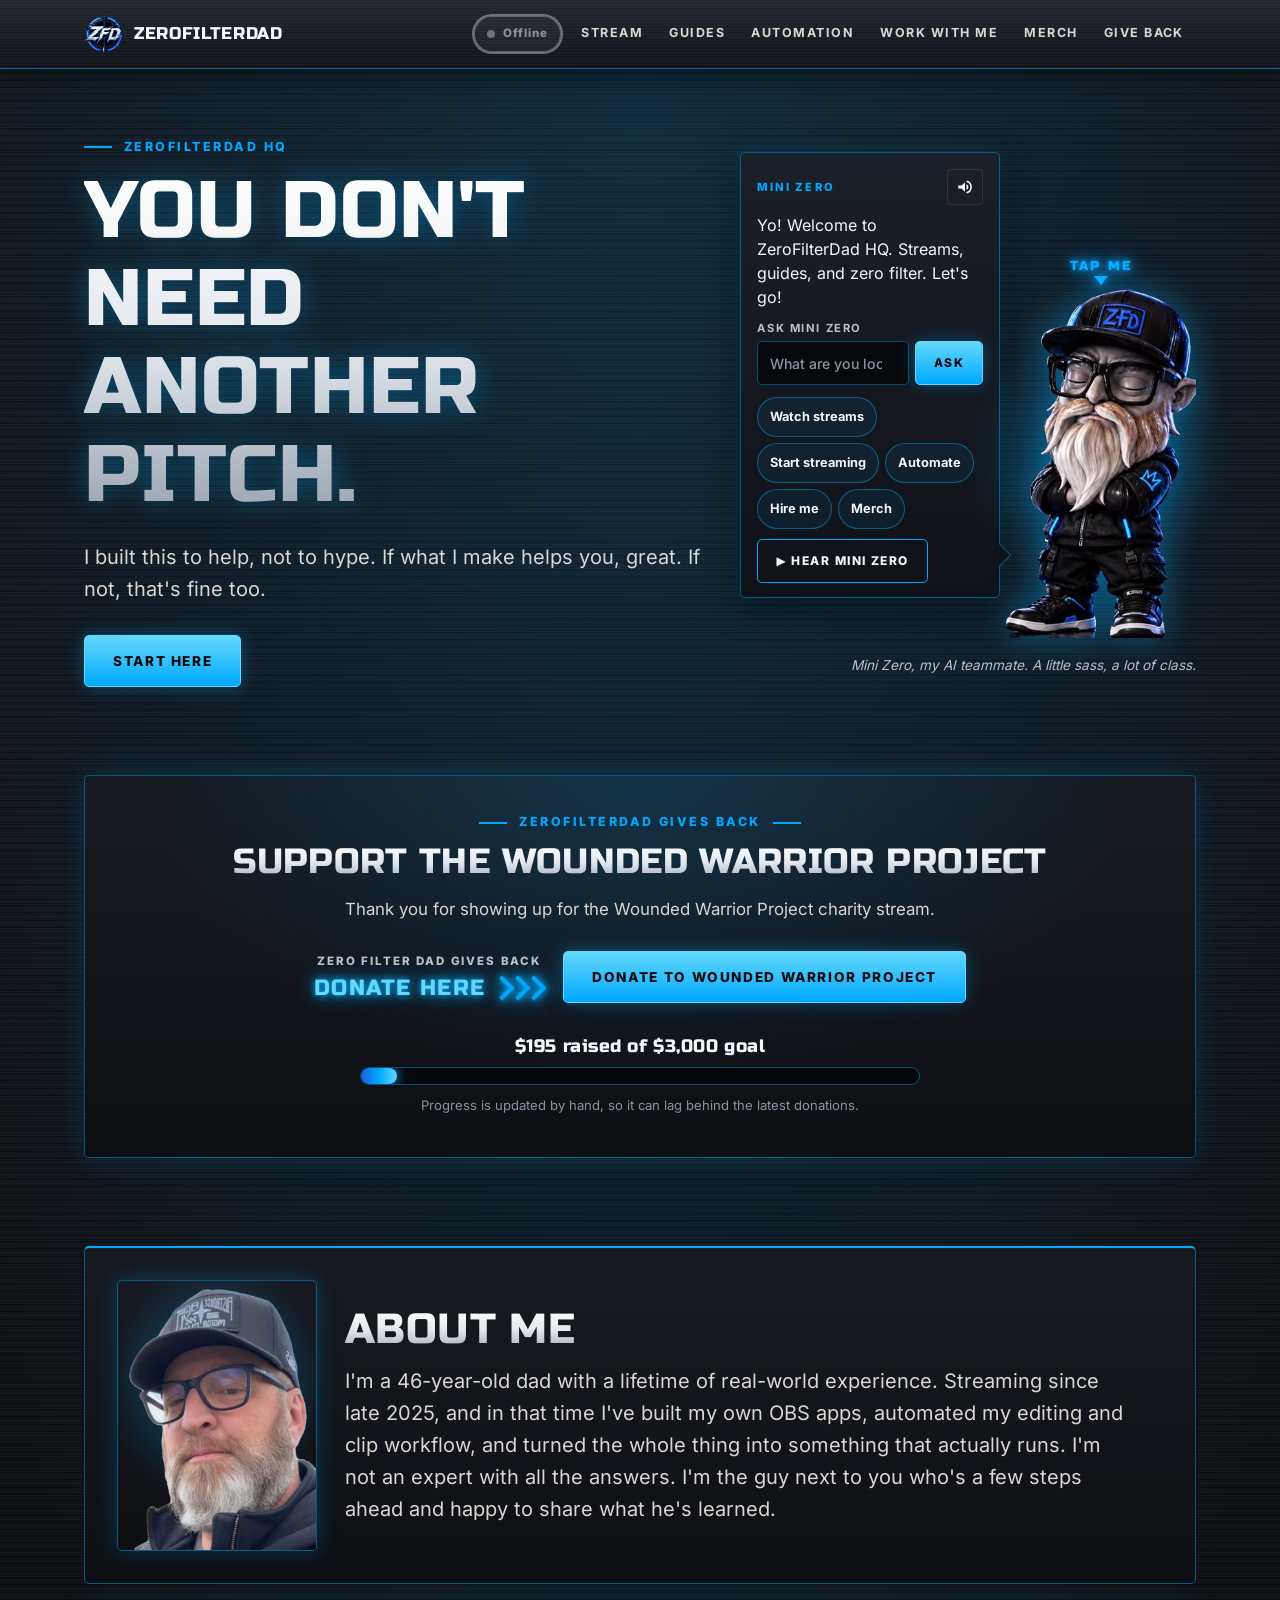
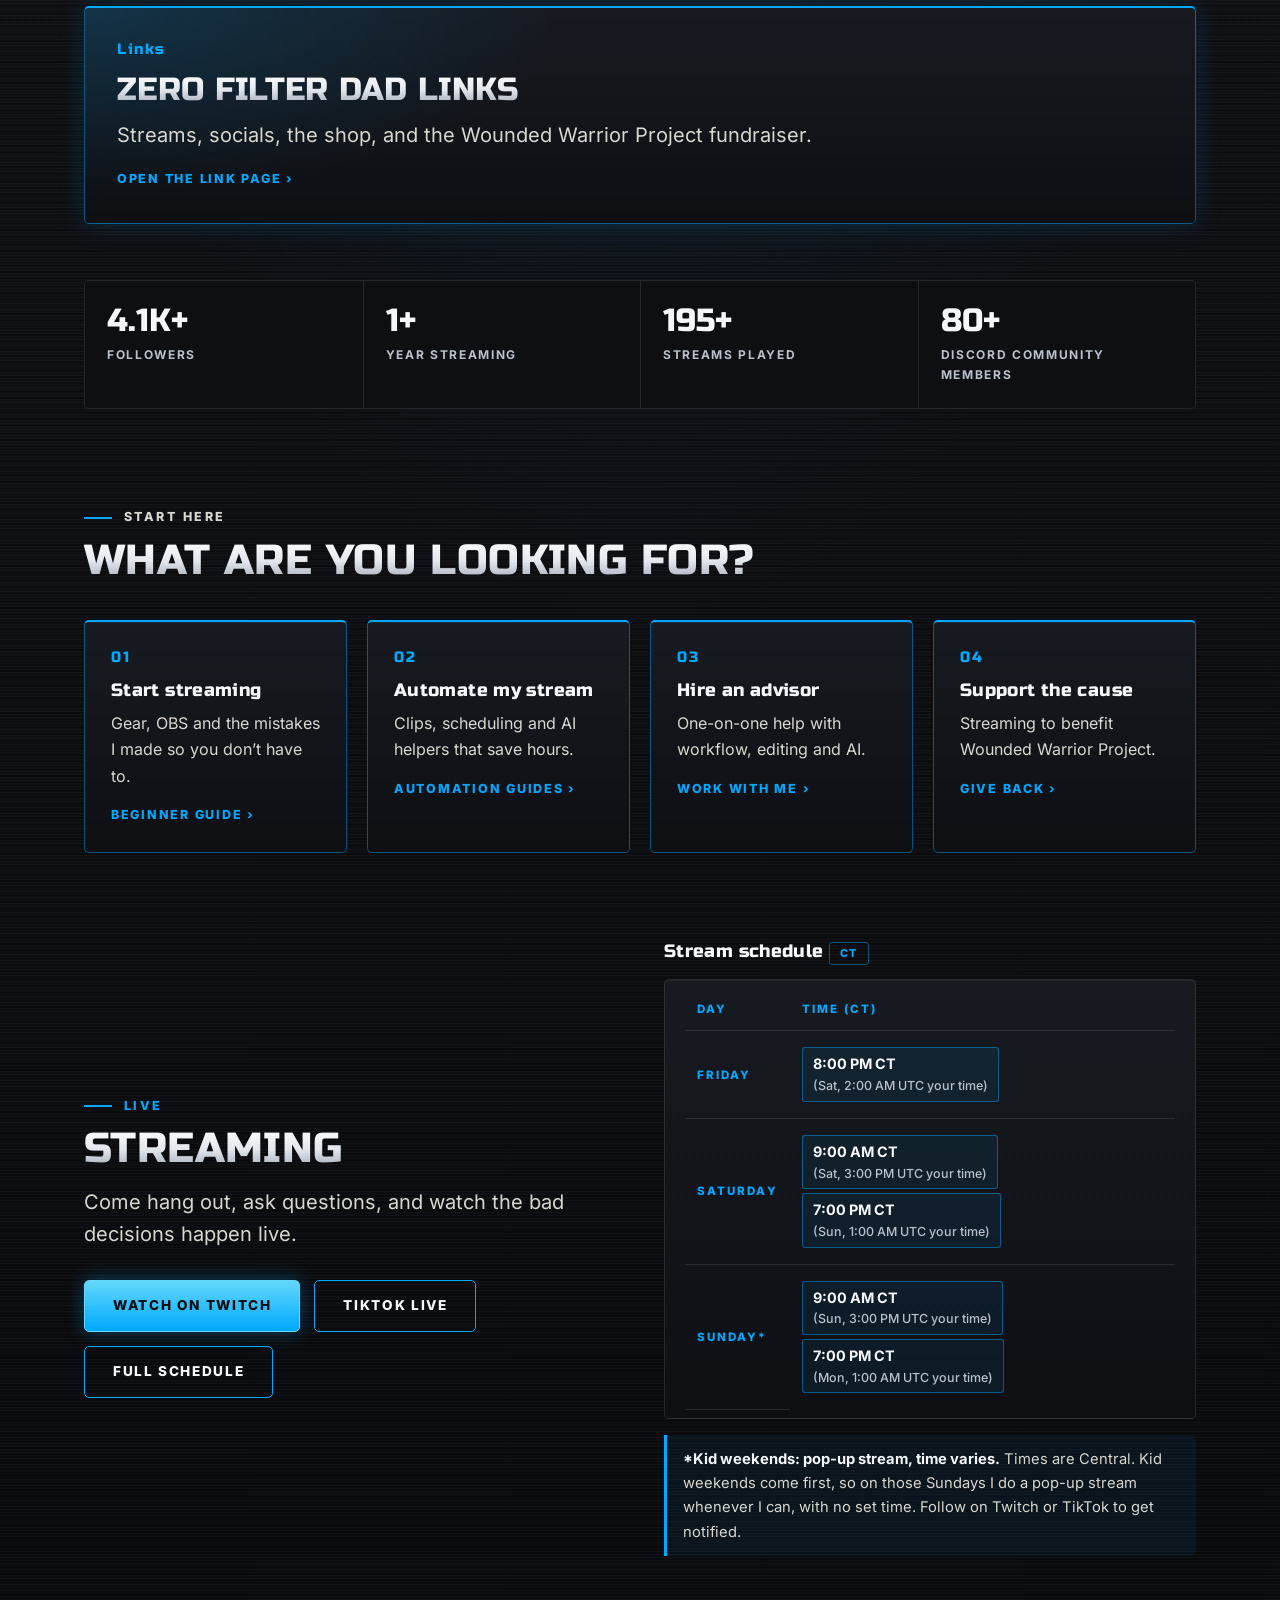
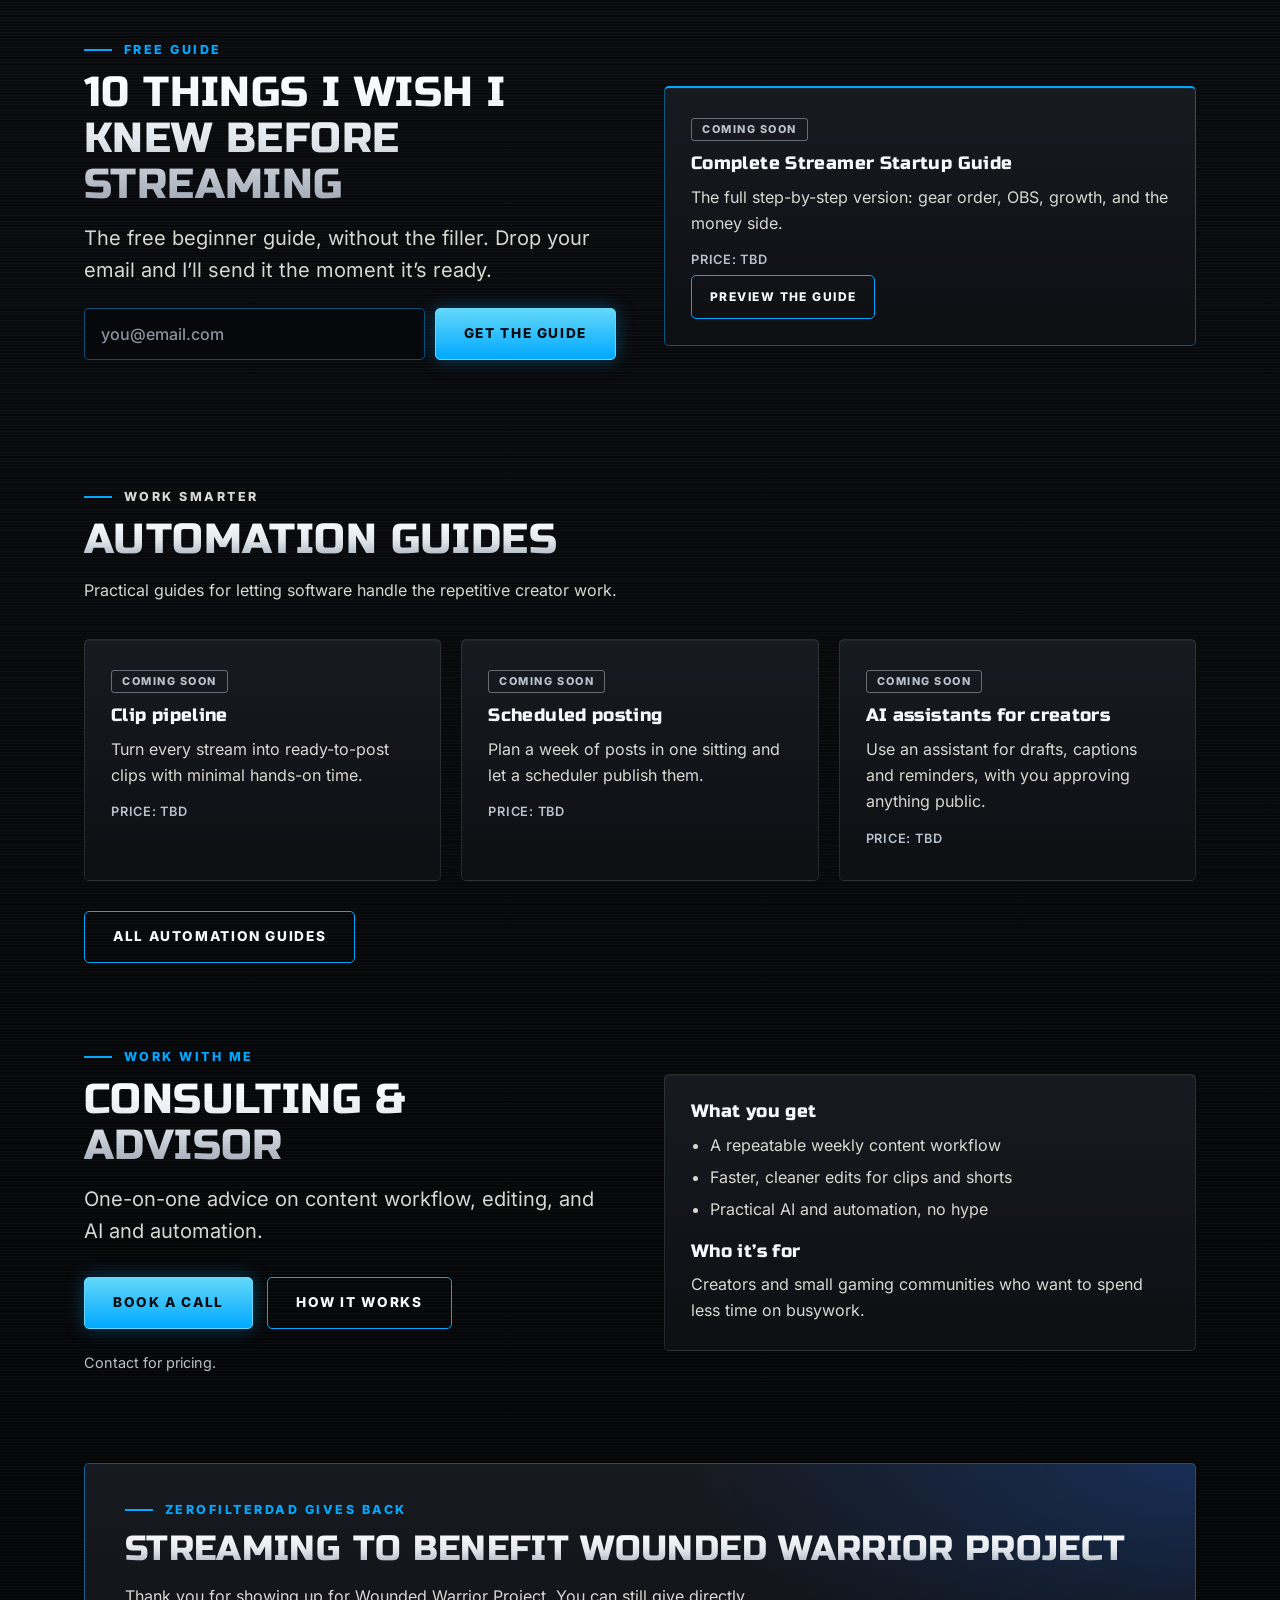
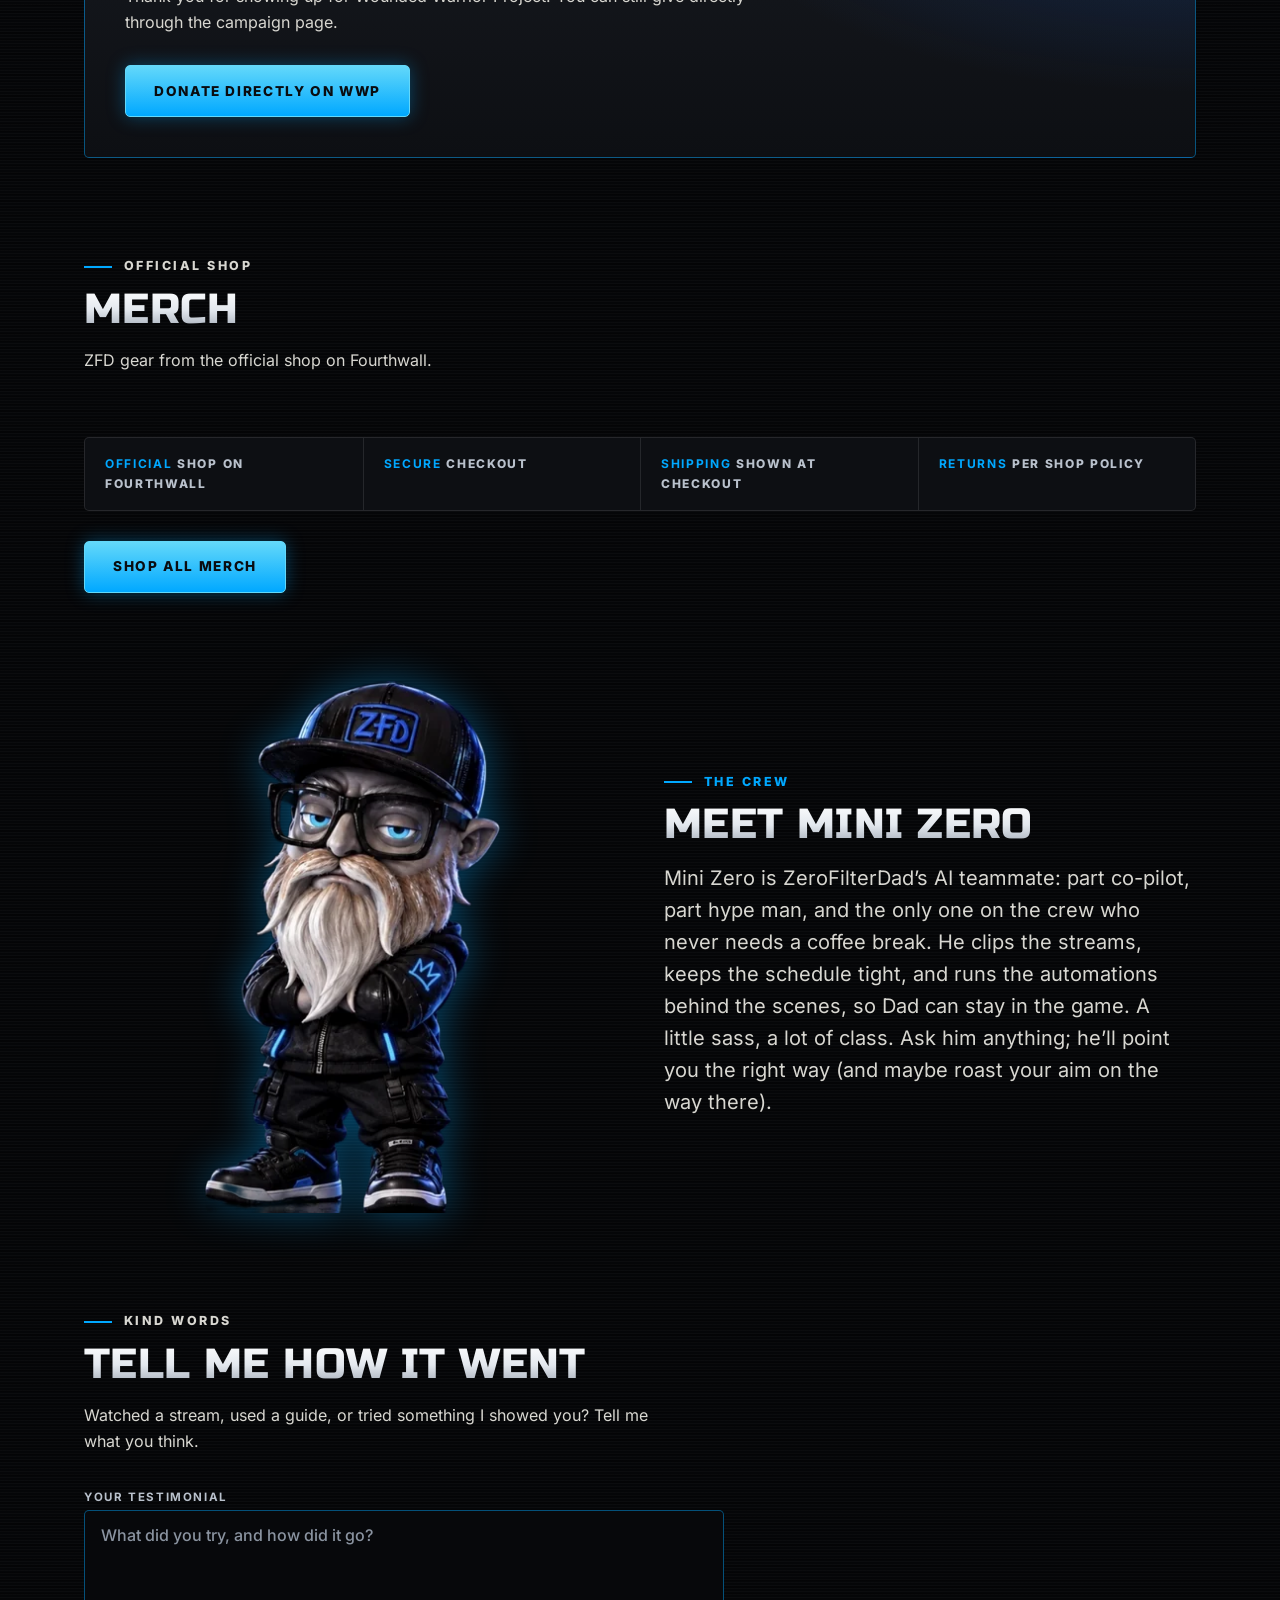
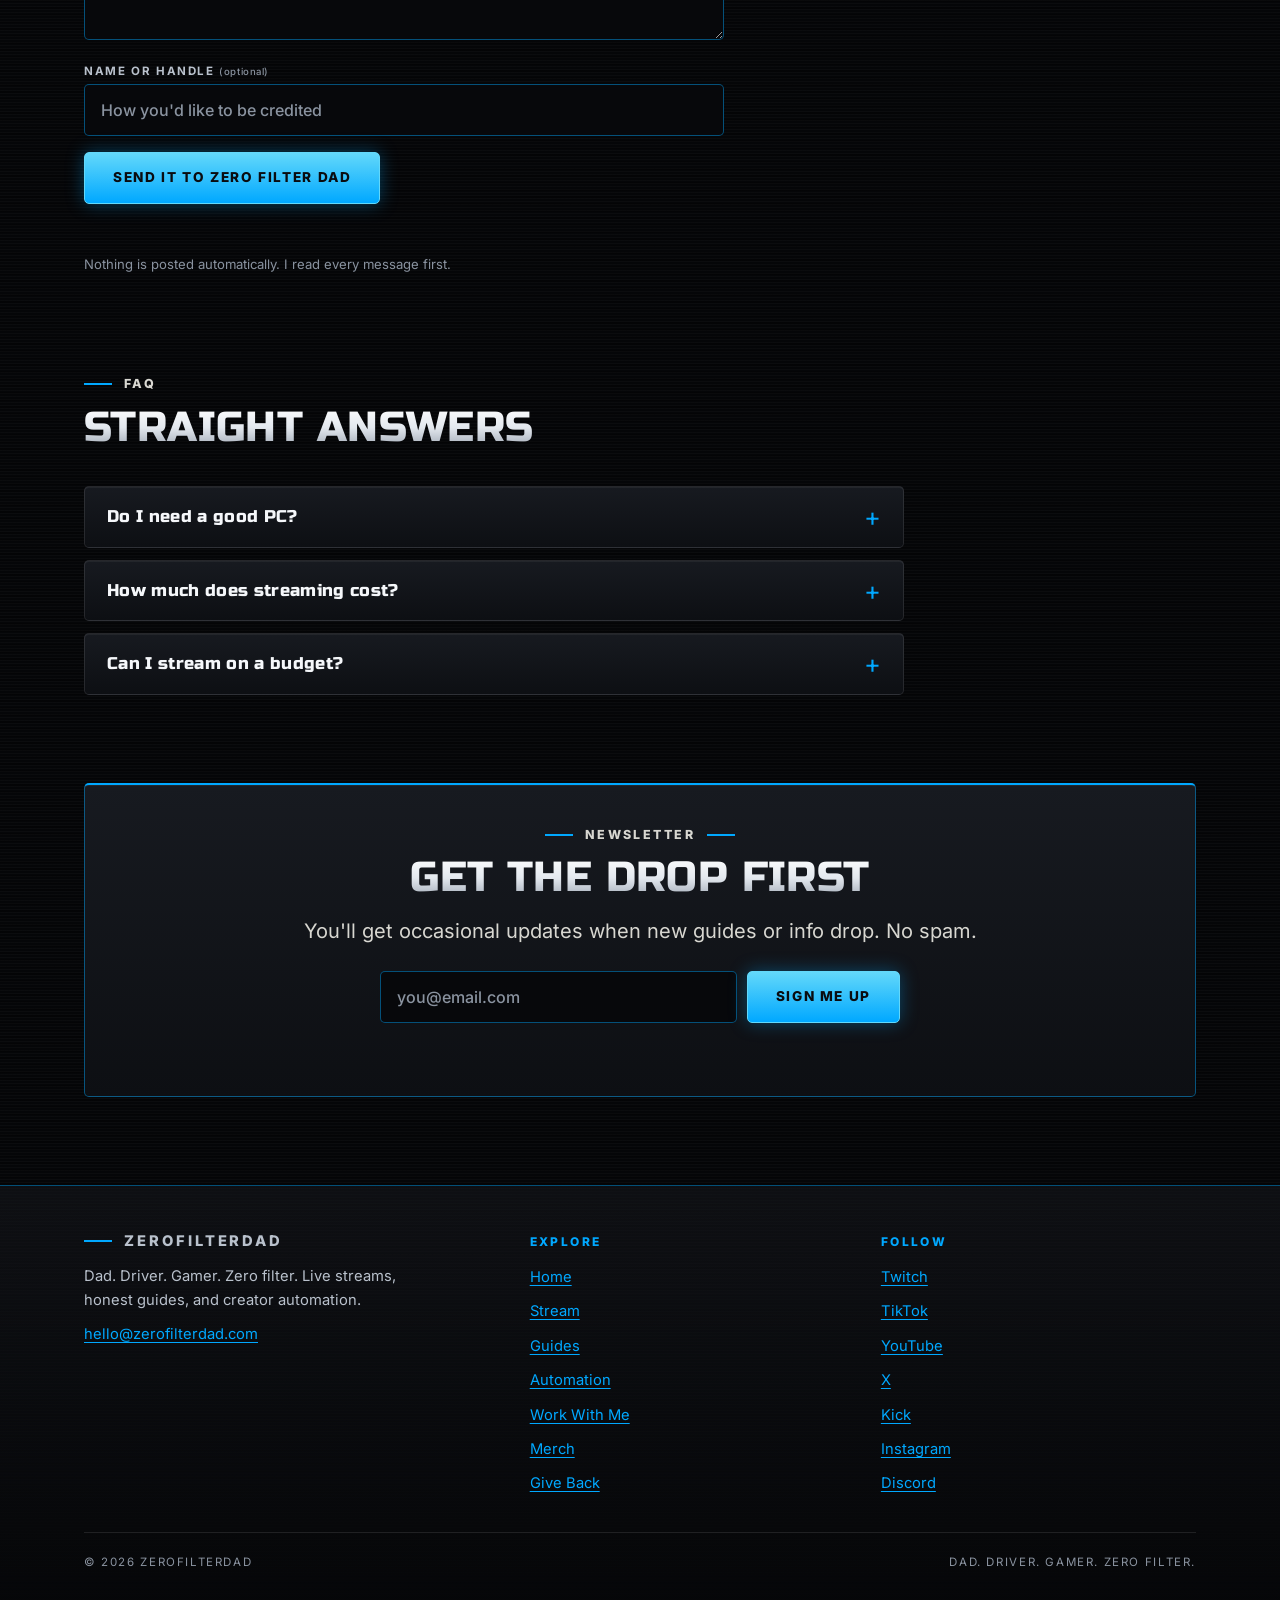
==== index.html @ 78890e8a "Turn Guides and Automation into a product catalog - guides.html: new Guides catalog (free Beginner g" ====
<!doctype html>
<html lang="en" class="no-js">
<head>
<meta charset="utf-8">
<meta name="viewport" content="width=device-width, initial-scale=1, viewport-fit=cover">
<title>ZeroFilterDad | You don't need another pitch.</title>
<meta name="description" content="I built this to help, not to hype. If what I make helps you, great. If not, that's fine too. Live gaming, streaming guides, automation help and merch from ZeroFilterDad.">
<meta name="theme-color" content="#050608">
<!-- TODO: once the domain is attached, confirm this canonical URL (https://zerofilterdad.com/ vs www). -->
<link rel="canonical" href="https://zerofilterdad.com/">
<link rel="icon" type="image/png" href="assets/img/favicon.png">
<link rel="apple-touch-icon" href="assets/img/apple-touch-icon.png">
<meta property="og:type" content="website">
<meta property="og:site_name" content="ZeroFilterDad">
<meta property="og:title" content="ZeroFilterDad | You don't need another pitch.">
<meta property="og:description" content="I built this to help, not to hype. If what I make helps you, great. If not, that's fine too. Live gaming, streaming guides, automation help and merch from ZeroFilterDad.">
<meta property="og:image" content="https://zerofilterdad.com/assets/img/og-image.jpg">
<meta name="twitter:card" content="summary_large_image">
<meta name="twitter:site" content="@Zerofilterdad">
<link rel="preload" href="assets/fonts/RussoOne-400.woff2" as="font" type="font/woff2" crossorigin>
<link rel="preload" href="assets/fonts/Inter-var-latin.woff2" as="font" type="font/woff2" crossorigin>
<link rel="stylesheet" href="assets/css/style.css?v=4">
<link rel="stylesheet" href="assets/css/home-extras.css?v=2">
<link rel="stylesheet" href="assets/css/merch-grid.css?v=1">
<link rel="stylesheet" href="assets/css/donate.css?v=1">
<script>document.documentElement.className = document.documentElement.className.replace('no-js','js');</script>
<script src="assets/js/main.js" defer></script>
<script src="assets/js/booking.js?v=1" defer></script>
<script src="assets/js/live-status.js" defer></script>
<script src="assets/js/greeter.js?v=4" defer></script>
<script src="assets/js/home-extras.js?v=1" defer></script>
<script src="assets/js/merch-grid.js?v=1" defer></script>
<script src="assets/js/donate.js?v=2" defer></script>
</head>
<body>
<a class="skip-link" href="#main">Skip to content</a>
<header class="site-header">
  <div class="wrap nav-row">
    <a class="brand" href="index.html" aria-label="ZeroFilterDad home">
      <img src="assets/img/logo.png" width="40" height="40" alt="">
      <span>ZeroFilterDad</span>
    </a>
    <div class="nav-wrap">
      <a class="live-badge is-offline" href="https://www.twitch.tv/zerofilterdad" target="_blank" rel="noopener noreferrer"><i aria-hidden="true"></i><span class="lb-label">Offline</span><span class="sr-only"> (opens in a new tab)</span></a>
      <button class="nav-toggle" type="button" aria-expanded="false" aria-controls="nav-list">Menu</button>
      <nav aria-label="Main"><ul class="nav-list" id="nav-list"><li><a href="streaming.html">Stream</a></li><li><a href="guides.html">Guides</a></li><li><a href="automation-guides.html">Automation</a></li><li><a href="consulting.html">Work With Me</a></li><li><a href="merch.html">Merch</a></li><li><a href="index.html#give-back">Give Back</a></li></ul></nav>
    </div>
  </div>
</header>
<a class="donate-pill" id="donate-pill" href="#donate" data-event>Donate</a>
<main id="main">
<div class="hero">
  <div class="wrap split">
    <div>
      <p class="eyebrow">ZeroFilterDad HQ</p>
      <h1 class="chrome">You don't need another pitch.</h1>
      <p class="lead">I built this to help, not to hype. If what I make helps you, great. If not, that's fine too.</p>
      <div class="cta-row">
        <a class="cta primary" href="beginner-guide.html">Start Here</a>
      </div>
    </div>
    <div class="hero-art-wrap">
<div class="greeter" id="greeter" data-audio="1">
  <!-- TODO COPY: welcome line + answers are placeholder copy in Mini Zero's voice. Edit in index.html (welcome) and assets/js/greeter.js (answers). -->
  <div class="mz-bubble" id="mz-bubble" role="region" aria-label="Mini Zero, your site guide">
    <div class="mz-bar">
      <span class="mz-name">Mini Zero</span>
      <button class="mz-ico" id="mz-mute" type="button" aria-pressed="false" aria-label="Mute Mini Zero" hidden>
        <svg class="on" viewBox="0 0 24 24" aria-hidden="true"><path d="M3 10v4h4l5 4V6L7 10H3zm13.5 2A4.5 4.5 0 0 0 14 8v8a4.5 4.5 0 0 0 2.5-4zM14 3.2v2.1a7 7 0 0 1 0 13.4v2.1a9 9 0 0 0 0-17.6z"/></svg>
        <svg class="off" viewBox="0 0 24 24" aria-hidden="true" hidden><path d="M3 10v4h4l5 4V6L7 10H3zm13.6 2 2.4-2.4-1.4-1.4-2.4 2.4-2.4-2.4-1.4 1.4 2.4 2.4-2.4 2.4 1.4 1.4 2.4-2.4 2.4 2.4 1.4-1.4z"/></svg>
      </button>
    </div>
    <p class="mz-text" id="mz-text" aria-hidden="true">Yo! Welcome to ZeroFilterDad HQ. Streams, guides, and zero filter. Let&rsquo;s go!</p>
    <p class="sr-only" id="mz-live" aria-live="polite">Yo! Welcome to ZeroFilterDad HQ. Streams, guides, and zero filter. Let&rsquo;s go!</p>
    <a class="mz-link" id="mz-link" href="#" hidden></a>
    <form class="mz-ask" id="mz-form" role="search" autocomplete="off">
      <label for="mz-q">Ask Mini Zero</label>
      <div class="row"><input id="mz-q" name="q" type="search" placeholder="What are you looking for?" enterkeyhint="search"><button class="cta primary small" type="submit">Ask</button></div>
    </form>
    <div class="mz-quick" id="mz-quick">
      <a class="mz-chip" data-dest="streaming" href="#streaming">Watch streams</a>
      <a class="mz-chip" data-dest="beginner" href="#guide">Start streaming</a>
      <a class="mz-chip" data-dest="automation" href="#automation">Automate</a>
      <a class="mz-chip" data-dest="consulting" href="#consulting">Hire me</a>
      <a class="mz-chip" data-dest="merch" href="#merch">Merch</a>
    </div>
    <button class="cta small mz-hear" id="mz-hear" type="button" hidden>&#9654; Hear Mini Zero</button>
  </div>
  <div class="mz-stage">
    <p class="mz-tap" aria-hidden="true"><span class="mz-tap-word">TAP ME</span><span class="mz-tap-arrow"></span></p>
    <span class="mz-hint" id="mz-hint" hidden>Ask me</span>
    <button class="mz-char" id="mz-char" type="button" aria-expanded="true" aria-controls="mz-bubble" aria-label="Ask Mini Zero">
      <img src="assets/img/mini-zero.webp" width="505" height="898" alt="Mini Zero, the ZeroFilterDad mascot: a bearded gnome in a black ZFD cap and glasses, arms crossed" decoding="async" fetchpriority="high">
      <video class="mz-vid" id="mz-vid" width="294" height="540" poster="assets/img/mini-zero.webp" autoplay muted loop playsinline preload="none" disablepictureinpicture tabindex="-1" aria-hidden="true" hidden></video>
    </button>
  </div>
  <p class="mz-cap">Mini Zero, my AI teammate. A little sass, a lot of class.</p>
</div>
</div>
  </div>
</div>

<!-- DONATE SECTION. The $3,000 goal was set by Brook. "raised" is hand-entered, not a live tracker.
     Update it in the DONATE config at the top of assets/js/donate.js. Do not enter a number that has not been confirmed.
     Confirmed 2026-10-31: $195 raised, from the public campaign page
     https://communityfundraising.woundedwarriorproject.org/campaigns/zerofilterdad-gives-back
     (participant 28934, sumDonations). -->
<section id="donate" class="donate" aria-labelledby="donate-h">
  <div class="wrap">
    <div class="donate-card">
      <p class="eyebrow">ZeroFilterDad Gives Back</p>
      <h2 id="donate-h" class="chrome">Support the Wounded Warrior Project</h2>
      <p class="donate-when" data-event-over hidden>Thank you for showing up for the Wounded Warrior Project charity stream.</p>
      <div class="donate-cta">
        <div class="donate-pointer">
          <p class="donate-gives">Zero Filter Dad Gives Back</p>
          <div class="donate-arrows" aria-hidden="true">
            <span class="donate-label">Donate Here</span>
            <span class="donate-chevs"><i></i><i></i><i></i></span>
          </div>
        </div>
        <a class="cta primary donate-btn" href="https://communityfundraising.woundedwarriorproject.org/campaigns/zerofilterdad-gives-back" target="_blank" rel="noopener">Donate to Wounded Warrior Project<span class="sr-only"> (opens in a new tab)</span></a>
      </div>
      <div class="donate-progress" data-donate-progress>
        <p class="donate-stat" data-donate-text>$195 raised of $3,000 goal</p>
        <div class="donate-bar" role="progressbar" aria-label="Donation progress" aria-valuemin="0" aria-valuemax="100" aria-valuenow="7" aria-valuetext="$195 raised of $3,000 goal"><span class="donate-fill"></span></div>
        <p class="donate-note">Progress is updated by hand, so it can lag behind the latest donations.</p>
      </div>
    </div>
  </div>
</section>

<section id="about" aria-labelledby="about-h">
  <div class="wrap">
    <div class="card accent about-card">
      <picture><source srcset="assets/img/brook-headshot.webp" type="image/webp"><img class="about-avatar" src="assets/img/brook-headshot.png" width="604" height="819" loading="lazy" decoding="async" alt="Zero Filter Dad"></picture>
      <div>
        <h2 id="about-h" class="chrome">About me</h2>
        <p class="lead">I'm a 46-year-old dad with a lifetime of real-world experience. Streaming since late 2025, and in that time I've built my own OBS apps, automated my editing and clip workflow, and turned the whole thing into something that actually runs. I'm not an expert with all the answers. I'm the guy next to you who's a few steps ahead and happy to share what he's learned.</p>
      </div>
    </div>
  </div>
</section>

<section class="hub-follow" aria-labelledby="hub-h">
  <div class="wrap">
    <a class="card accent hub-card" href="https://zerofilterdad.vercel.app" target="_blank" rel="noopener noreferrer">
      <span class="num">Links</span>
      <h2 id="hub-h" class="chrome">Zero Filter Dad links</h2>
      <p class="lead">Streams, socials, the shop, and the Wounded Warrior Project fundraiser.</p>
      <span class="more">Open the link page<span class="sr-only"> (opens in a new tab)</span> &rsaquo;</span>
    </a>
  </div>
</section>

<section class="proof" aria-label="Channel highlights">
  <div class="wrap">
    <div class="strip">
      <div class="stat"><div class="n">4.1K+</div><div class="l">Followers</div></div>
      <div class="stat"><div class="n">1+</div><div class="l">Year streaming</div></div>
      <div class="stat"><div class="n">195+</div><div class="l">Streams played</div></div>
      <div class="stat"><div class="n">80+</div><div class="l">Discord community members</div></div>
    </div>
  </div>
</section>

<section aria-labelledby="intent-h">
  <div class="wrap">
    <div class="section-head"><p class="eyebrow">Start here</p><h2 id="intent-h" class="chrome">What are you looking for?</h2></div>
    <div class="grid c4">
      <a class="card accent" href="beginner-guide.html"><span class="num">01</span><h3>Start streaming</h3><p>Gear, OBS and the mistakes I made so you don&rsquo;t have to.</p><span class="more">Beginner guide &rsaquo;</span></a>
      <a class="card accent" href="automation-guides.html"><span class="num">02</span><h3>Automate my stream</h3><p>Clips, scheduling and AI helpers that save hours.</p><span class="more">Automation guides &rsaquo;</span></a>
      <a class="card accent" href="consulting.html"><span class="num">03</span><h3>Hire an advisor</h3><p>One-on-one help with workflow, editing and AI.</p><span class="more">Work with me &rsaquo;</span></a>
      <a class="card accent" href="#give-back"><span class="num">04</span><h3>Support the cause</h3><p>Streaming to benefit Wounded Warrior Project.</p><span class="more">Give back &rsaquo;</span></a>
    </div>
  </div>
</section>

<section id="streaming" aria-labelledby="stream-h">
  <div class="wrap split even">
    <div>
      <p class="eyebrow">Live</p>
      <h2 id="stream-h" class="chrome">Streaming</h2>
      <p class="lead" style="margin-top:14px">Come hang out, ask questions, and watch the bad decisions happen live.</p>
      <div class="cta-row">
        <a class="cta primary" href="https://www.twitch.tv/zerofilterdad" target="_blank" rel="noopener noreferrer">Watch on Twitch<span class="sr-only"> (opens in a new tab)</span></a>
        <a class="cta" href="https://www.tiktok.com/@zerofilterdad" target="_blank" rel="noopener noreferrer">TikTok LIVE<span class="sr-only"> (opens in a new tab)</span></a>
        <a class="cta" href="streaming.html">Full schedule</a>
      </div>
      <!-- TODO: latest clips/VODs row goes here (YouTube/Twitch embeds) once there are clips to show. -->
    </div>
    <div id="schedule">
      <h3 style="margin-bottom:14px">Stream schedule <span class="pill">CT</span></h3>
      <div class="card table-wrap"><table class="sched">
<thead><tr><th scope="col">Day</th><th scope="col">Time (CT)</th></tr></thead><tbody><tr><th scope="row" class="when">Friday</th><td><span class="slot-time" data-dow="5" data-hour="20">8:00 PM CT</span></td></tr>
<tr><th scope="row" class="when">Saturday</th><td><span class="slot-time" data-dow="6" data-hour="9">9:00 AM CT</span><span class="slot-time" data-dow="6" data-hour="19">7:00 PM CT</span></td></tr>
<tr><th scope="row" class="when">Sunday*</th><td><span class="slot-time" data-dow="0" data-hour="9">9:00 AM CT</span><span class="slot-time" data-dow="0" data-hour="19">7:00 PM CT</span></td></tr></tbody></table></div>
<p class="callout"><strong>*Kid weekends: pop-up stream, time varies.</strong> Times are Central. Kid weekends come first, so on those Sundays I do a pop-up stream whenever I can, with no set time. Follow on Twitch or TikTok to get notified.</p>
    </div>
  </div>
</section>

<section id="guide" aria-labelledby="guide-h">
  <div class="wrap split even">
    <div>
      <p class="eyebrow">Free guide</p>
      <h2 id="guide-h" class="chrome">10 things I wish I knew before streaming</h2>
      <p class="lead" style="margin-top:14px">The free beginner guide, without the filler. Drop your email and I&rsquo;ll send it the moment it&rsquo;s ready.</p>
      <form class="signup" novalidate>
        <label class="sr-only" for="guide-email">Email address</label>
        <input id="guide-email" type="email" name="email" placeholder="you@email.com" autocomplete="email" required>
        <button class="cta primary" type="submit">Get the guide</button>
      </form>
      <p class="signup-note" aria-live="polite"></p>
    </div>
    <div class="card accent">
      <span class="pill soon">Coming soon</span>
      <h3 style="margin-top:12px">Complete Streamer Startup Guide</h3>
      <p>The full step-by-step version: gear order, OBS, growth, and the money side.</p>
      <p class="price"><small>Price: TBD</small></p>
      <a class="cta small" href="startup-guide.html">Preview the guide</a>
      <!-- TODO: price + cover art for the paid guide. Use one cover template across all guides. -->
    </div>
  </div>
</section>

<section id="automation" aria-labelledby="auto-h">
  <div class="wrap">
    <div class="section-head"><p class="eyebrow">Work smarter</p><h2 id="auto-h" class="chrome">Automation guides</h2><p>Practical guides for letting software handle the repetitive creator work.</p></div>
    <div class="grid c3">
      <article class="card"><span class="pill soon">Coming soon</span><h3 style="margin-top:12px">Clip pipeline</h3><p>Turn every stream into ready-to-post clips with minimal hands-on time.</p><p class="price"><small>Price: TBD</small></p></article>
      <article class="card"><span class="pill soon">Coming soon</span><h3 style="margin-top:12px">Scheduled posting</h3><p>Plan a week of posts in one sitting and let a scheduler publish them.</p><p class="price"><small>Price: TBD</small></p></article>
      <article class="card"><span class="pill soon">Coming soon</span><h3 style="margin-top:12px">AI assistants for creators</h3><p>Use an assistant for drafts, captions and reminders, with you approving anything public.</p><p class="price"><small>Price: TBD</small></p></article>
    </div>
    <div class="cta-row"><a class="cta" href="automation-guides.html">All automation guides</a></div>
  </div>
</section>

<section id="consulting" aria-labelledby="cons-h">
  <div class="wrap split even">
    <div>
      <p class="eyebrow">Work with me</p>
      <h2 id="cons-h" class="chrome">Consulting &amp; advisor</h2>
      <p class="lead" style="margin-top:14px">One-on-one advice on content workflow, editing, and AI and automation.</p>
      <div class="cta-row">
        <a class="cta primary" href="https://cal.com/zerofilterdad/intro-call" data-book-link="zerofilterdad/intro-call" target="_blank" rel="noopener noreferrer">Book a call<span class="sr-only"> (opens in a new tab)</span></a>
        <a class="cta" href="consulting.html">How it works</a>
      </div>
      <p class="hero-sub">Contact for pricing.</p>
    </div>
    <div class="card">
      <h3>What you get</h3>
      <ul><li>A repeatable weekly content workflow</li><li>Faster, cleaner edits for clips and shorts</li><li>Practical AI and automation, no hype</li></ul>
      <h3 style="margin-top:18px">Who it&rsquo;s for</h3>
      <p>Creators and small gaming communities who want to spend less time on busywork.</p>
    </div>
  </div>
</section>

<section id="give-back" aria-labelledby="h-wwp">
  <div class="wrap">
    <div class="wwp">
      <p class="eyebrow">ZeroFilterDad Gives Back</p>
      <h2 id="h-wwp" class="chrome">Streaming to benefit Wounded Warrior Project</h2>
      <p style="margin-top:14px;max-width:62ch">Thank you for showing up for Wounded Warrior Project. You can still give directly through the campaign page.</p>
      <!-- TODO: WWP copy rules (Brook's notes): say "benefiting Wounded Warrior Project"; never show a dollar amount, percentage or share of sales; no merch tie-in; no WWP logo until WWP approves. -->
      <div class="cta-row">
        <a class="cta primary" href="https://communityfundraising.woundedwarriorproject.org/campaigns/zerofilterdad-gives-back" target="_blank" rel="noopener noreferrer">Donate directly on WWP<span class="sr-only"> (opens in a new tab)</span></a>
      </div>
    </div>
  </div>
</section>

<section id="merch" aria-labelledby="merch-h">
  <div class="wrap">
    <div class="section-head"><p class="eyebrow">Official shop</p><h2 id="merch-h" class="chrome">Merch</h2><p>ZFD gear from the official shop on Fourthwall.</p></div>
    <div class="grid c4 fw-grid" data-live-products>
      <!-- Live products load here from /api/products (Cloudflare Pages Function), same grid as merch.html. -->
    </div>
    <div class="trust" role="list">
      <div role="listitem"><b>Official</b> shop on Fourthwall</div>
      <div role="listitem"><b>Secure</b> checkout</div>
      <div role="listitem"><b>Shipping</b> shown at checkout</div>
      <div role="listitem"><b>Returns</b> per shop policy</div>
    </div>
    <div class="cta-row"><a class="cta primary" href="https://zerofilterdad-shop.fourthwall.com/" target="_blank" rel="noopener noreferrer">Shop all merch<span class="sr-only"> (opens in a new tab)</span></a></div>
  </div>
</section>

<section id="meet-mini-zero" aria-labelledby="mz-about-h">
  <div class="wrap split even">
    <div class="mz-about">
      <img src="assets/img/mini-zero-sm.webp" width="303" height="539" loading="lazy" decoding="async" alt="Mini Zero, the ZeroFilterDad mascot, arms crossed">
    </div>
    <div>
      <p class="eyebrow">The crew</p>
      <h2 id="mz-about-h" class="chrome">Meet Mini Zero</h2>
      <p class="lead" style="margin-top:14px">Mini Zero is ZeroFilterDad&rsquo;s AI teammate: part co-pilot, part hype man, and the only one on the crew who never needs a coffee break. He clips the streams, keeps the schedule tight, and runs the automations behind the scenes, so Dad can stay in the game. A little sass, a lot of class. Ask him anything; he&rsquo;ll point you the right way (and maybe roast your aim on the way there).</p>
    </div>
  </div>
</section>

<!-- TODO: Brook reads each testimonial that arrives by email (submitted through Web3Forms, see assets/js/home-extras.js) and decides what, if anything, goes on the site. Nothing is published automatically. -->
<section id="testimonials" aria-labelledby="testi-h">
  <div class="wrap">
    <div class="section-head"><p class="eyebrow">Kind words</p><h2 id="testi-h" class="chrome">Tell me how it went</h2>
      <p>Watched a stream, used a guide, or tried something I showed you? Tell me what you think.</p></div>
    <form class="tform" id="tform" action="https://api.web3forms.com/submit" method="POST" novalidate>
      <input type="hidden" name="access_key" value="4f9bd70c-cb6e-4bd5-8c30-7e0d110070cb">
      <input type="hidden" name="subject" value="New ZeroFilterDad testimonial">
      <input type="hidden" name="from_name" value="ZeroFilterDad.com">
      <div class="tfields" style="display:grid;gap:16px">
        <div><label for="t-msg">Your testimonial</label>
          <textarea id="t-msg" name="message" maxlength="1000" required placeholder="What did you try, and how did it go?"></textarea></div>
        <div><label for="t-name">Name or handle <small>(optional)</small></label>
          <input id="t-name" name="name" type="text" maxlength="80" autocomplete="nickname" placeholder="How you'd like to be credited"></div>
        <div class="hp" aria-hidden="true"><label>Leave this empty<input type="text" name="website" tabindex="-1" autocomplete="off"></label></div>
        <input type="checkbox" name="botcheck" class="hp" tabindex="-1" autocomplete="off" style="display:none" aria-hidden="true">
        <div class="tactions"><button class="cta primary" type="submit">Send it to Zero Filter Dad</button></div>
      </div>
      <p class="tnote" id="t-note" aria-live="polite"></p>
    </form>
    <p class="tfine" style="margin-top:14px">Nothing is posted automatically. I read every message first.</p>
    <p class="tfine t-nojs">Prefer email? Write to hello [at] zerofilterdad [dot] com.</p>
  </div>
</section>

<section id="faq" aria-labelledby="faq-h">
  <div class="wrap">
    <div class="section-head"><p class="eyebrow">FAQ</p><h2 id="faq-h" class="chrome">Straight answers</h2></div>
    <div class="faq">
      <details class="card">
        <summary>Do I need a good PC?</summary>
        <div class="ans"><p>No. You can start with a phone, a console (PS5 or Xbox) or a laptop. A phone works for TikTok LIVE, which needs you to be 18+ and have 1,000 followers. A gaming PC can come later, if you ever need one.</p>
        <p>Your internet matters more than your hardware. The minimum is 25 down and 5 up. The <a href="beginner-guide.html">beginner guide</a> covers the rest.</p></div>
      </details>
      <details class="card">
        <summary>How much does streaming cost?</summary>
        <div class="ans"><p>You can start close to free. OBS, the streaming software, costs nothing, and the platforms are free to join. What you&rsquo;ll eventually pay for is gear: a headset, a webcam and decent internet.</p>
        <p>Don&rsquo;t buy it all up front. Add one piece at a time, in the right order. That order is in the <a href="beginner-guide.html">beginner guide</a>.</p></div>
      </details>
      <details class="card">
        <summary>Can I stream on a budget?</summary>
        <div class="ans"><p>Yes, and that&rsquo;s how I&rsquo;d start. Use the phone, console or laptop you already have, and use OBS because it&rsquo;s free. Get your internet to 25 down and 5 up before you spend anything else.</p>
        <p>If you do buy something, start with audio. People forgive a rough picture, but not bad sound. More in the <a href="beginner-guide.html">beginner guide</a>.</p></div>
      </details>
    </div>
  </div>
</section>

<section id="newsletter" aria-labelledby="news-h">
  <div class="wrap">
    <div class="card accent center" style="padding:44px 24px">
      <p class="eyebrow">Newsletter</p>
      <h2 id="news-h" class="chrome">Get the drop first</h2>
      <p class="lead" style="margin:14px auto 0">You'll get occasional updates when new guides or info drop. No spam.</p>
      <form class="signup" style="max-width:520px;margin:24px auto 0" novalidate>
        <label class="sr-only" for="news-email">Email address</label>
        <input id="news-email" type="email" name="email" placeholder="you@email.com" autocomplete="email" required>
        <button class="cta primary" type="submit">Sign me up</button>
      </form>
      <p class="signup-note" aria-live="polite"></p>
    </div>
  </div>
</section>
</main>
<footer class="site-footer">
  <div class="wrap">
    <div class="foot-grid">
      <div>
        <p class="eyebrow" style="margin-bottom:10px">ZeroFilterDad</p>
        <p>Dad. Driver. Gamer. Zero filter. Live streams, honest guides, and creator automation.</p>
        <p style="margin-top:10px"><a class="" href="#" data-u="hello" data-d="zerofilterdad.com" data-subject="ZeroFilterDad inquiry" data-show>hello [at] zerofilterdad [dot] com</a><noscript> hello [at] zerofilterdad [dot] com</noscript></p>
      </div>
      <div><h2>Explore</h2><ul><li><a href="index.html">Home</a></li><li><a href="streaming.html">Stream</a></li><li><a href="guides.html">Guides</a></li><li><a href="automation-guides.html">Automation</a></li><li><a href="consulting.html">Work With Me</a></li><li><a href="merch.html">Merch</a></li><li><a href="index.html#give-back">Give Back</a></li></ul></div>
      <div><h2>Follow</h2><ul><li><a href="https://www.twitch.tv/zerofilterdad" target="_blank" rel="noopener noreferrer">Twitch<span class="sr-only"> (opens in a new tab)</span></a></li><li><a href="https://www.tiktok.com/@zerofilterdad" target="_blank" rel="noopener noreferrer">TikTok<span class="sr-only"> (opens in a new tab)</span></a></li><li><a href="https://www.youtube.com/@ZeroFilterDad" target="_blank" rel="noopener noreferrer">YouTube<span class="sr-only"> (opens in a new tab)</span></a></li><li><a href="https://x.com/Zerofilterdad" target="_blank" rel="noopener noreferrer">X<span class="sr-only"> (opens in a new tab)</span></a></li><li><a href="https://kick.com/zerofilterdad" target="_blank" rel="noopener noreferrer">Kick<span class="sr-only"> (opens in a new tab)</span></a></li><li><a href="https://www.instagram.com/zerofilterdadd/" target="_blank" rel="noopener noreferrer">Instagram<span class="sr-only"> (opens in a new tab)</span></a></li><li><a href="https://discord.gg/AvTQnnGdca" target="_blank" rel="noopener noreferrer">Discord<span class="sr-only"> (opens in a new tab)</span></a></li></ul></div>
    </div>
    <!-- TODO: footer legal line. Entity name (e.g. "Zero Filter Studios LLC") only once the LLC actually exists. Add privacy/terms pages if you collect emails or sell guides here. -->
    <div class="foot-legal"><span>&copy; 2026 ZeroFilterDad</span><span>Dad. Driver. Gamer. Zero filter.</span></div>
  </div>
</footer>
</body>
</html>
---- assets/css/style.css ----
/* ==========================================================================
   ZeroFilterDad.com - main stylesheet (v2: link-hub metal + Fourthwall polish)
   KEPT from the link hub (https://zerofilterdad.vercel.app): gunmetal brushed
   background with blue top glow, Russo One chrome headings, neon blue (#00a8ff).
   BORROWED from the Fourthwall shop: Inter body, structured grid, crisp ~5px
   corners, uppercase section labels, warm off-white body text (#D8D7D1),
   solid-blue primary buttons with dark text, restrained glow.
   TO RESTYLE: change the variables in :root. Everything else reads from them.
   ========================================================================== */

@font-face {
  font-family: "Russo One"; font-style: normal; font-weight: 400; font-display: swap;
  src: url("../fonts/RussoOne-400.woff2") format("woff2");
}
/* Inter variable font, latin subset, self-hosted (SIL OFL) */
@font-face {
  font-family: "Inter"; font-style: normal; font-weight: 400 800; font-display: swap;
  src: url("../fonts/Inter-var-latin.woff2") format("woff2");
}

:root {
  /* --- Brand colors --- */
  --bg: #050608;            /* page black (hub) */
  --metal: #14161b;         /* gunmetal (hub) */
  --blue-deep: #1861dd;     /* logo tone: deep blue */
  --blue-glow: #00a8ff;     /* neon blue: borders, links, labels, glow (hub + logo) */
  --blue-light: #63d8fa;    /* logo tone: light cyan highlight */
  --white: #f5f7fa;         /* headings / strong text */
  --body: #d8d7d1;          /* warm off-white for long text (Fourthwall on-background) */
  --silver: #b9c1cc;        /* secondary text (hub) */
  --muted: #8a93a0;         /* small print */
  --on-blue: #0a0c10;       /* dark text on blue buttons (Fourthwall pairs dark text with blue) */

  /* --- Surfaces & lines --- */
  --panel: linear-gradient(180deg, #171a20 0%, #0d0f13 100%);
  --panel-flat: #0d0f13;
  --line: rgba(255, 255, 255, .10);        /* default hairline */
  --line-blue: rgba(0, 168, 255, .45);     /* accent border */
  --glow: 0 0 0 1px rgba(0, 168, 255, .55), 0 0 22px rgba(0, 168, 255, .45);  /* hover / primary CTA only */
  --focus: #ffffff;

  /* --- Fonts --- */
  --font-heading: "Russo One", system-ui, sans-serif;
  --font-body: "Inter", system-ui, -apple-system, "Segoe UI", Roboto, Arial, sans-serif;

  /* --- Shape & layout --- */
  --radius: 5px;
  --max: 1160px;
  --gutter: 24px;
  --section: 88px;
}

*, *::before, *::after { box-sizing: border-box; }
* { margin: 0; padding: 0; }
html { background: var(--bg); scroll-behavior: smooth; -webkit-text-size-adjust: 100%; scroll-padding-top: 84px; }

/* Brushed-metal page background (same layers as the link hub) */
body {
  min-height: 100vh; min-height: 100dvh;
  color: var(--body); font-family: var(--font-body); font-size: 1rem; line-height: 1.65;
  background:
    radial-gradient(90% 40% at 50% 0%, rgba(0, 168, 255, .16), transparent 70%),
    repeating-linear-gradient(0deg, rgba(255, 255, 255, .022) 0 1px, transparent 1px 3px),
    repeating-linear-gradient(0deg, rgba(0, 0, 0, .25) 0 2px, transparent 2px 7px),
    linear-gradient(180deg, var(--metal), var(--bg) 60%);
  background-color: var(--bg);
}
img, svg { max-width: 100%; height: auto; }
a { color: var(--blue-glow); text-underline-offset: 3px; }
a:hover { color: var(--blue-light); }

:focus-visible { outline: 3px solid var(--focus); outline-offset: 3px; border-radius: 3px; }
.skip-link { position: absolute; left: 12px; top: -60px; z-index: 100; background: var(--white); color: #000; padding: 10px 16px; border-radius: var(--radius); font-weight: 700; }
.skip-link:focus { top: 12px; }
.sr-only { position: absolute !important; width: 1px; height: 1px; padding: 0; margin: -1px; overflow: hidden; clip: rect(0,0,0,0); white-space: nowrap; border: 0; }
@media (prefers-reduced-motion: reduce) {
  html { scroll-behavior: auto; }
  *, *::before, *::after { animation: none !important; transition: none !important; }
}

.wrap { width: 100%; max-width: var(--max); margin: 0 auto; padding: 0 var(--gutter); }

/* ---------- Type ---------- */
h1, h2, h3 { font-family: var(--font-heading); font-weight: 400; line-height: 1.1; color: var(--white); }
.chrome {
  background: linear-gradient(180deg, #ffffff 0%, #e3e8ee 50%, #9aa3b0 100%);
  -webkit-background-clip: text; background-clip: text; color: transparent;
}
h1 { font-size: clamp(2.5rem, 7.2vw, 5rem); text-transform: uppercase; letter-spacing: .01em; }
h1.chrome { filter: drop-shadow(0 0 14px rgba(0, 168, 255, .35)); }   /* the one place a heading glows */
h2 { font-size: clamp(1.7rem, 4vw, 2.6rem); text-transform: uppercase; letter-spacing: .01em; }
h3 { font-size: 1.15rem; letter-spacing: .02em; }
p + p { margin-top: 1em; }
.lead { font-size: clamp(1.05rem, 2vw, 1.25rem); color: var(--body); max-width: 60ch; line-height: 1.6; }

/* Uppercase section label (Fourthwall-style) */
.eyebrow {
  display: flex; align-items: center; gap: 12px; margin-bottom: 14px;
  font: 800 .78rem/1 var(--font-body); letter-spacing: .2em; text-transform: uppercase; color: var(--blue-glow);
}
.eyebrow::before { content: ""; width: 28px; height: 2px; background: var(--blue-glow); }
.center .eyebrow { justify-content: center; }
.center .eyebrow::after { content: ""; width: 28px; height: 2px; background: var(--blue-glow); }

/* Tagline with line accents (hub .tag) */
.tag {
  font-family: var(--font-heading); font-size: .95rem; letter-spacing: .08em; color: var(--blue-glow);
  display: flex; align-items: center; justify-content: center; gap: 10px; flex-wrap: wrap;
}
.tag::before, .tag::after { content: ""; width: 26px; height: 2px; background: var(--blue-glow); }

/* ---------- Header: subtle brushed gunmetal band ---------- */
.site-header {
  position: sticky; top: 0; z-index: 50;
  background:
    repeating-linear-gradient(0deg, rgba(255,255,255,.03) 0 1px, transparent 1px 3px),
    linear-gradient(180deg, #22262e 0%, #12141a 100%);
  border-bottom: 1px solid var(--line-blue);
  box-shadow: 0 8px 24px rgba(0, 0, 0, .5);
}
.nav-row { display: flex; align-items: center; justify-content: space-between; gap: 16px; min-height: 68px; }
.brand { display: flex; align-items: center; gap: 10px; text-decoration: none; color: var(--white); flex: 0 0 auto; }
.brand img { width: 40px; height: 40px; }
.brand span { font-family: var(--font-heading); font-size: 1.05rem; letter-spacing: .04em; text-transform: uppercase; }
.nav-wrap { display: flex; align-items: center; gap: 8px; }
.nav-list { display: flex; gap: 2px; list-style: none; flex-wrap: wrap; align-items: center; }
.nav-list a {
  display: block; padding: 11px 12px; border-radius: 3px; text-decoration: none; color: var(--body);
  font-weight: 700; font-size: .78rem; letter-spacing: .12em; text-transform: uppercase; min-height: 44px; line-height: 22px;
  border-bottom: 2px solid transparent;
}
.nav-list a:hover { color: var(--white); border-bottom-color: var(--blue-glow); }
.nav-list a[aria-current="page"] { color: var(--white); border-bottom-color: var(--blue-glow); }
.live-badge {
  display: inline-flex; align-items: center; gap: 8px; padding: 8px 12px; border-radius: 999px; text-decoration: none;
  font: 800 .72rem/1 var(--font-body); letter-spacing: .08em; text-transform: none;
  color: #8d939c; border: 1px solid rgba(141, 147, 156, .55); background: rgba(141, 147, 156, .08); min-height: 36px;
  box-shadow: 0 0 0 2px rgba(141, 147, 156, .7);
}
.live-badge:hover { color: #c5cad1; box-shadow: 0 0 0 2px rgba(141, 147, 156, .7); }
.live-badge i { width: 8px; height: 8px; border-radius: 50%; background: #6e747c; box-shadow: none; animation: none; }
.live-badge.is-live {
  color: #22e55b; border-color: #22e55b; background: rgba(34, 229, 91, .12);
  box-shadow: 0 0 0 2px #22e55b, 0 0 16px rgba(34, 229, 91, .55);
}
.live-badge.is-live:hover { color: #22e55b; box-shadow: 0 0 0 2px #22e55b, 0 0 18px rgba(34, 229, 91, .7); }
.live-badge.is-live i { background: #22e55b; box-shadow: 0 0 0 0 rgba(34, 229, 91, .7); animation: livepulse 2s infinite; }
@keyframes livepulse { 70% { box-shadow: 0 0 0 7px rgba(34, 229, 91, 0); } 100% { box-shadow: 0 0 0 0 rgba(34, 229, 91, 0); } }
.nav-toggle {
  display: none; min-width: 48px; min-height: 44px; border-radius: var(--radius); cursor: pointer; padding: 0 14px;
  background: transparent; color: var(--white); border: 1px solid var(--line-blue);
  font: 800 .75rem var(--font-body); letter-spacing: .14em; text-transform: uppercase;
}
@media (max-width: 1020px) {
  .nav-toggle { display: inline-flex; align-items: center; justify-content: center; }
  .nav-wrap { flex: 1; justify-content: flex-end; }
  .nav-list {
    display: none; position: absolute; left: 0; right: 0; top: 100%; flex-direction: column; align-items: stretch; gap: 0;
    padding: 8px var(--gutter) 18px; background: #0d0f13; border-bottom: 1px solid var(--line-blue);
  }
  .nav-list.open { display: flex; }
  .nav-list a { padding: 14px 4px; border-bottom: 1px solid var(--line); }
}
.no-js .nav-toggle { display: none; }
.no-js .nav-list { display: flex; position: static; flex-direction: row; flex-wrap: wrap; padding: 0; background: none; border: 0; }

/* ---------- Buttons ---------- */
/* Primary = solid neon blue + dark text (Fourthwall pairing), the only button that glows at rest */
.cta {
  display: inline-flex; align-items: center; justify-content: center; gap: 10px; min-height: 52px; padding: 14px 28px;
  border-radius: var(--radius); text-decoration: none; cursor: pointer; font: 800 .85rem/1 var(--font-body);
  letter-spacing: .12em; text-transform: uppercase; border: 1.5px solid var(--blue-glow);
  color: var(--white); background: transparent; transition: box-shadow .2s ease, background .2s ease, transform .12s ease, color .2s ease;
}
.cta:hover { color: var(--white); background: rgba(0, 168, 255, .12); box-shadow: var(--glow); }
.cta.primary { background: linear-gradient(180deg, var(--blue-light), var(--blue-glow)); color: var(--on-blue); border-color: var(--blue-light); box-shadow: 0 0 18px rgba(0, 168, 255, .35); }
.cta.primary:hover { color: var(--on-blue); background: linear-gradient(180deg, #8fe6ff, var(--blue-light)); box-shadow: var(--glow); }
.cta:active { transform: translateY(1px); }
.cta.small { min-height: 44px; padding: 11px 18px; font-size: .75rem; }
.cta[aria-disabled="true"] { opacity: .65; cursor: not-allowed; box-shadow: none; }
.cta-row { display: flex; gap: 14px; flex-wrap: wrap; margin-top: 30px; }
.center .cta-row { justify-content: center; }

/* ---------- Cards & link cards (crisp, hairline, metal gradient) ---------- */
.card {
  background: var(--panel); border: 1px solid var(--line); border-radius: var(--radius); padding: 26px;
  box-shadow: inset 0 1px 0 rgba(255, 255, 255, .05);
}
.card h3 { margin-bottom: 10px; }
.card p, .card li { color: var(--body); }
.card ul { padding-left: 1.2em; }
.card li + li { margin-top: 6px; }
.card.accent { border-color: var(--line-blue); border-top: 2px solid var(--blue-glow); }
a.card { display: block; text-decoration: none; color: inherit; transition: border-color .2s ease, box-shadow .2s ease, transform .12s ease; }
a.card:hover, a.card:focus-visible { border-color: var(--blue-glow); box-shadow: var(--glow); transform: translateY(-2px); color: inherit; }
.card .more { display: inline-block; margin-top: 16px; color: var(--blue-glow); font-weight: 800; font-size: .78rem; letter-spacing: .14em; text-transform: uppercase; }
.card .num { font: 400 .95rem var(--font-heading); color: var(--blue-glow); letter-spacing: .1em; display: block; margin-bottom: 14px; }

/* Social link buttons (hub style, crisper, no resting glow) */
.socials { list-style: none; display: grid; gap: 12px; grid-template-columns: repeat(auto-fill, minmax(250px, 1fr)); }
.btn {
  display: flex; align-items: center; gap: 14px; min-height: 64px; padding: 12px 16px; text-decoration: none; color: var(--white);
  background: var(--panel); border: 1px solid var(--line); border-radius: var(--radius);
  box-shadow: inset 0 1px 0 rgba(255,255,255,.05); transition: border-color .2s ease, box-shadow .2s ease, transform .12s ease;
}
.btn:hover, .btn:focus-visible { border-color: var(--blue-glow); box-shadow: var(--glow); transform: translateY(-1px); color: var(--white); }
.btn.featured { border-color: var(--line-blue); }
.btn .ic { flex: 0 0 40px; height: 40px; border-radius: 4px; display: grid; place-items: center; background: rgba(0, 168, 255, .14); border: 1px solid var(--line-blue); }
.btn .ic svg { width: 20px; height: 20px; fill: var(--white); }
.btn .tx { flex: 1; display: flex; flex-direction: column; min-width: 0; }
.btn .tx strong { font-size: .98rem; font-weight: 700; }
.btn .tx small { font-size: .8rem; color: var(--silver); margin-top: 2px; }
.btn .go { font-size: 1.6rem; line-height: 1; color: var(--blue-glow); }

/* ---------- Sections ---------- */
section { padding: var(--section) 0 0; }
.section-head { margin-bottom: 36px; max-width: 760px; }
.section-head p { color: var(--body); margin-top: 14px; max-width: 60ch; }
.center { text-align: center; }
.center .section-head, .center .lead { margin-left: auto; margin-right: auto; }
.rule { border: 0; height: 1px; background: linear-gradient(90deg, transparent, var(--line-blue), transparent); margin-top: var(--section); }

.grid { display: grid; gap: 20px; grid-template-columns: repeat(auto-fit, minmax(260px, 1fr)); }
.grid.c4 { grid-template-columns: repeat(auto-fit, minmax(230px, 1fr)); }
.grid.c3 { grid-template-columns: repeat(auto-fit, minmax(290px, 1fr)); }
.split { display: grid; gap: 48px; grid-template-columns: 1fr; align-items: center; }
@media (min-width: 900px) { .split { grid-template-columns: 1.15fr .85fr; } .split.even { grid-template-columns: 1fr 1fr; } }

/* ---------- Hero ---------- */
.hero { padding: 72px 0 0; }
.hero .split { gap: 40px; }
.hero h1 { margin-top: 4px; }
.hero .lead { margin-top: 22px; }

.hero-sub { margin-top: 22px; color: var(--silver); font-size: .9rem; }
@media (max-width: 899px) { .hero { padding-top: 32px; } }

/* Proof strip */
.proof { padding-top: 56px; }
.proof .strip { display: grid; grid-template-columns: repeat(auto-fit, minmax(190px, 1fr)); border: 1px solid var(--line); border-radius: var(--radius); background: var(--panel-flat); overflow: hidden; }
.proof .stat { padding: 24px 22px; border-left: 1px solid var(--line); text-align: left; }
.proof .stat:first-child { border-left: 0; }
.proof .n { font: 400 2rem/1 var(--font-heading); color: var(--white); }
.proof .l { margin-top: 8px; color: var(--silver); font-size: .75rem; font-weight: 700; letter-spacing: .14em; text-transform: uppercase; }
@media (max-width: 700px) { .proof .stat { border-left: 0; border-top: 1px solid var(--line); } .proof .stat:first-child { border-top: 0; } }

/* ---------- Page hero (inner pages) ---------- */
.page-hero { padding: 72px 0 0; }
.page-hero h1 { font-size: clamp(2.2rem, 6vw, 3.8rem); }
.page-hero .lead { margin-top: 18px; }

/* ---------- Placeholders / TODO markers ---------- */
.pill { display: inline-block; padding: 4px 10px; border-radius: 3px; font: 800 .68rem/1.2 var(--font-body); letter-spacing: .14em; text-transform: uppercase; color: var(--blue-glow); border: 1px solid var(--line-blue); }
.pill.soon { color: var(--silver); border-color: rgba(185, 193, 204, .5); }
.todo { border: 1px dashed rgba(0, 168, 255, .55); border-radius: var(--radius); padding: 10px 14px; margin-top: 18px; background: rgba(0, 168, 255, .05); color: var(--silver); font-size: .85rem; line-height: 1.5; }
.todo::before { content: "PLACEHOLDER: "; font-weight: 800; color: var(--blue-glow); letter-spacing: .08em; }
.hide-todos .todo { display: none; }
.slot { display: grid; place-items: center; text-align: center; border: 1.5px dashed rgba(0, 168, 255, .5); border-radius: var(--radius); background: rgba(13, 15, 19, .7); color: var(--silver); padding: 18px; font-size: .85rem; letter-spacing: .08em; text-transform: uppercase; font-weight: 700; }
.mini-zero { max-width: 340px; margin: 0 auto; width: 100%; }
.mini-zero img { display: block; width: 100%; height: auto; border-radius: var(--radius); }

/* ---------- Streaming ---------- */
.player { aspect-ratio: 16 / 9; width: 100%; border: 1px solid var(--line-blue); border-radius: var(--radius); overflow: hidden; background: #000; }
.player iframe { width: 100%; height: 100%; border: 0; display: block; }
.player-load { width: 100%; height: 100%; border: 0; background: radial-gradient(circle at 50% 40%, rgba(24, 97, 221, .4), #000 72%); color: var(--white); cursor: pointer; font: 400 1.1rem var(--font-heading); letter-spacing: .08em; text-transform: uppercase; }
.player-load:hover, .player-load:focus-visible { box-shadow: inset 0 0 40px rgba(0, 168, 255, .45); }
.table-wrap { overflow-x: auto; padding: 8px 20px; }
table { width: 100%; border-collapse: collapse; }
caption { text-align: left; color: var(--silver); padding: 12px 0; font-size: .85rem; }
th, td { text-align: left; padding: 14px 12px; border-bottom: 1px solid var(--line); }
tr:last-child td { border-bottom: 0; }
th { font: 800 .72rem var(--font-body); color: var(--blue-glow); letter-spacing: .18em; text-transform: uppercase; }
td { color: var(--body); }
.clip { aspect-ratio: 9 / 16; }
.clips { display: grid; gap: 12px; grid-template-columns: repeat(3, 1fr); }
.next-stream { display: grid; gap: 4px; }
.next-stream .when { font: 400 1.5rem/1.2 var(--font-heading); color: var(--white); text-transform: uppercase; }

/* ---------- Steps ---------- */
ol.steps { list-style: none; counter-reset: s; display: grid; gap: 14px; }
ol.steps li { counter-increment: s; position: relative; padding: 20px 22px 20px 78px; }
ol.steps li::before { content: counter(s, decimal-leading-zero); position: absolute; left: 22px; top: 20px; font: 400 1.5rem/1 var(--font-heading); color: var(--blue-glow); }
ol.steps li strong { color: var(--white); display: block; margin-bottom: 2px; }
ol.steps li span { color: var(--body); }

/* Email capture */
.signup { display: grid; gap: 10px; grid-template-columns: 1fr auto; margin-top: 22px; }
.signup input[type="email"] {
  min-height: 52px; padding: 0 16px; border-radius: var(--radius); border: 1.5px solid var(--line-blue); background: #07080b; color: var(--white);
  font: 500 1rem var(--font-body); width: 100%;
}
.signup input::placeholder { color: var(--muted); }
.signup input:focus-visible { outline: 3px solid var(--focus); outline-offset: 2px; }
.signup-note { margin-top: 10px; font-size: .85rem; color: var(--silver); min-height: 1.4em; }
@media (max-width: 560px) { .signup { grid-template-columns: 1fr; } }

/* Price tag */
.price { font: 400 1.5rem var(--font-heading); color: var(--white); margin: 6px 0 4px; }
.price small { font: 600 .8rem var(--font-body); color: var(--silver); letter-spacing: .06em; text-transform: uppercase; }

/* Merch */
.product .slot { aspect-ratio: 1 / 1; margin-bottom: 16px; background: #d8d7d1; color: #3a3d44; border-color: transparent; }  /* Fourthwall product-image background (#D8D7D1) */
.trust { display: grid; grid-template-columns: repeat(auto-fit, minmax(200px, 1fr)); border: 1px solid var(--line); border-radius: var(--radius); background: var(--panel-flat); margin-top: 28px; }
.trust div { padding: 16px 20px; border-left: 1px solid var(--line); font-size: .75rem; font-weight: 800; letter-spacing: .14em; text-transform: uppercase; color: var(--silver); }
.trust div:first-child { border-left: 0; }
.trust b { color: var(--blue-glow); }
@media (max-width: 700px) { .trust div { border-left: 0; border-top: 1px solid var(--line); } .trust div:first-child { border-top: 0; } }

/* WWP band */
.wwp { border: 1px solid var(--line-blue); border-radius: var(--radius); padding: 40px; background:
  radial-gradient(70% 120% at 100% 0%, rgba(24, 97, 221, .28), transparent 65%), var(--panel); }
.wwp h2 { font-size: clamp(1.5rem, 3.4vw, 2.2rem); }
.wwp .when { font: 400 1.25rem var(--font-heading); color: var(--white); margin-top: 18px; text-transform: uppercase; }
@media (max-width: 600px) { .wwp { padding: 26px 20px; } }

/* About */
.about-img { width: 100%; border: 1px solid var(--line-blue); border-radius: var(--radius); display: block; }
.facts { list-style: none; display: grid; gap: 10px; margin-top: 22px; }
.facts li { padding-left: 22px; position: relative; }
.facts li::before { content: ""; position: absolute; left: 0; top: .6em; width: 10px; height: 2px; background: var(--blue-glow); }

/* ---------- Footer ---------- */
.site-footer { margin-top: var(--section); padding: 48px 0 40px; border-top: 1px solid var(--line-blue); background: linear-gradient(180deg, rgba(20,22,27,.6), rgba(5,6,8,.9)); }
.foot-grid { display: grid; gap: 36px; grid-template-columns: 1.3fr 1fr 1fr; }
@media (max-width: 800px) { .foot-grid { grid-template-columns: 1fr; } }
.site-footer h2 { font: 800 .75rem var(--font-body); letter-spacing: .2em; color: var(--blue-glow); margin-bottom: 14px; }
.site-footer ul { list-style: none; display: grid; gap: 8px; }
.site-footer a { font-size: .92rem; }
.site-footer p { color: var(--silver); font-size: .92rem; max-width: 36ch; }
.foot-legal { margin-top: 36px; padding-top: 20px; border-top: 1px solid var(--line); font-size: .72rem; letter-spacing: .14em; text-transform: uppercase; color: var(--muted); display: flex; justify-content: space-between; flex-wrap: wrap; gap: 8px; }

/* ==========================================================================
   v2 additions: schedule, greeter (Mini Zero), misc
   ========================================================================== */
.js-only { display: none; }
.js .js-only { display: block; }

.local { color: var(--silver); font-weight: 500; }

/* Schedule */
.sched { width: 100%; }
.sched td.when { white-space: nowrap; color: var(--white); font-weight: 700; }
.sched .slot-time { display: inline-block; margin: 2px 6px 2px 0; padding: 4px 10px; border: 1px solid var(--line-blue); border-radius: 3px; background: rgba(0, 168, 255, .08); color: var(--white); font-weight: 700; font-size: .9rem; }
.sched .local { display: block; font-size: .78rem; }
.callout { border-left: 3px solid var(--blue-glow); padding: 12px 16px; margin-top: 16px; background: rgba(0, 168, 255, .06); border-radius: 0 var(--radius) var(--radius) 0; color: var(--body); font-size: .92rem; }
.callout strong { color: var(--white); }

/* Mini Zero greeter */
.greeter { position: relative; display: grid; grid-template-columns: minmax(0, 1fr) 190px; align-items: end; gap: 6px; min-height: 380px; }
.mz-stage { position: relative; display: flex; flex-direction: column; align-items: center; align-self: end; justify-content: flex-end; }
.mz-tap {
  pointer-events: none; display: flex; flex-direction: column; align-items: center; gap: 3px; margin: 0 0 4px;
  font-family: var(--font-heading); font-size: 13px; line-height: 1; letter-spacing: .16em; color: #00b3ff;
  text-shadow: 0 0 4px #1e90ff, 0 0 12px #00b3ff, 0 0 24px rgba(30, 144, 255, .95);
  animation: mztapbob 1.8s ease-in-out infinite;
}
.mz-tap-arrow {
  width: 0; height: 0; border-left: 7px solid transparent; border-right: 7px solid transparent; border-top: 9px solid #00b3ff;
  filter: drop-shadow(0 0 4px #1e90ff) drop-shadow(0 0 10px #00b3ff);
}
@keyframes mztapbob { 0%, 100% { transform: translateY(0); } 50% { transform: translateY(6px); } }
.mz-stage::before { content: ""; position: absolute; left: 50%; top: 52%; width: 280px; height: 280px; transform: translate(-50%, -50%); border-radius: 50%;
  background: radial-gradient(circle, rgba(0, 168, 255, .32), transparent 68%); pointer-events: none; }
.mz-char { position: relative; background: none; border: 0; padding: 0; cursor: pointer; border-radius: 8px; }
.mz-char img, .mz-char video { display: block; width: 190px; height: auto; filter: drop-shadow(0 0 18px rgba(0, 168, 255, .45)); }
.mz-char.idle { animation: mzfloat 4.2s ease-in-out infinite; }
.mz-char.enter { animation: mzenter .9s cubic-bezier(.2, .9, .3, 1.2) both; }
.mz-char.talking img, .mz-char.talking video { filter: drop-shadow(0 0 26px rgba(99, 216, 250, .8)); }
@keyframes mzfloat { 0%, 100% { transform: translateY(0); } 50% { transform: translateY(-9px); } }
@keyframes mzenter {
  0% { transform: translateX(80px) scale(.85); opacity: 0; filter: drop-shadow(0 0 40px rgba(0, 168, 255, 1)); }
  60% { opacity: 1; }
  100% { transform: translateX(0) scale(1); opacity: 1; }
}
.mz-cap { grid-column: 1 / -1; margin-top: 10px; color: var(--silver); font-size: .85rem; font-style: italic; text-align: right; }
.mz-hint { position: absolute; right: 0; bottom: 100%; margin-bottom: 6px; font: 800 .7rem var(--font-body); letter-spacing: .14em; text-transform: uppercase; color: var(--blue-glow); }

.mz-bubble {
  position: relative; align-self: end; margin-bottom: 40px; padding: 16px 16px 14px; border-radius: var(--radius);
  background: linear-gradient(180deg, #1b1f27, #0f1217); border: 1px solid var(--line-blue);
  box-shadow: 0 10px 30px rgba(0, 0, 0, .5), 0 0 18px rgba(0, 168, 255, .18);
}
.mz-bubble::after { content: ""; position: absolute; right: -9px; bottom: 34px; width: 16px; height: 16px; background: #0f1217; border-right: 1px solid var(--line-blue); border-top: 1px solid var(--line-blue); transform: rotate(45deg); }
.mz-bubble[hidden] { display: none; }
.mz-bar { display: flex; align-items: center; gap: 8px; margin-bottom: 8px; }
.mz-name { font: 800 .7rem var(--font-body); letter-spacing: .18em; text-transform: uppercase; color: var(--blue-glow); margin-right: auto; }
.mz-ico { min-width: 36px; min-height: 36px; display: grid; place-items: center; border-radius: 4px; background: transparent; border: 1px solid var(--line); color: var(--white); cursor: pointer; font: 700 1.1rem/1 var(--font-body); }
.mz-ico:hover { border-color: var(--blue-glow); }
.mz-ico[hidden] { display: none; }
.mz-ico svg { width: 18px; height: 18px; fill: currentColor; }
.mz-text { color: var(--white); font-size: 1rem; line-height: 1.5; min-height: 3em; }
.mz-text.typing::after { content: "|"; color: var(--blue-glow); margin-left: 1px; animation: blink 1s steps(1) infinite; }
@keyframes blink { 50% { opacity: 0; } }
.mz-link { display: inline-block; margin-top: 8px; font-weight: 700; }
.mz-link[hidden] { display: none; }
.mz-ask { margin-top: 12px; }
.mz-ask label { display: block; font: 700 .7rem var(--font-body); letter-spacing: .14em; text-transform: uppercase; color: var(--silver); margin-bottom: 6px; }
.mz-ask .row { display: flex; gap: 6px; }
.mz-ask input { flex: 1; min-width: 0; min-height: 44px; padding: 0 12px; border-radius: var(--radius); border: 1.5px solid var(--line-blue); background: #07080b; color: var(--white); font: 500 .88rem var(--font-body); }
.mz-ask input::placeholder { color: var(--muted); }
.mz-ask button { min-height: 44px; padding-left: 14px; padding-right: 14px; }
.mz-quick { display: flex; flex-wrap: wrap; gap: 6px; margin-top: 12px; }
.mz-chip { display: inline-flex; align-items: center; min-height: 40px; padding: 8px 12px; border-radius: 999px; border: 1px solid var(--line-blue); color: var(--white); background: rgba(0, 168, 255, .08); text-decoration: none; font-weight: 700; font-size: .8rem; cursor: pointer; }
.mz-chip:hover { box-shadow: var(--glow); color: var(--white); }
.mz-hear { margin-top: 10px; }
.mz-hear[hidden] { display: none; }

/* Section glow when Mini Zero points at it */
.mz-glow { animation: mzglow 2.6s ease-out 1; border-radius: var(--radius); }
@keyframes mzglow { 0% { box-shadow: 0 0 0 2px var(--blue-light), 0 0 36px rgba(0, 168, 255, .9); } 100% { box-shadow: 0 0 0 0 transparent, 0 0 0 transparent; } }

@media (max-width: 899px) {
  .greeter { grid-template-columns: minmax(0, 1fr) max-content; min-height: 0; margin-top: 8px; }
  .mz-tap { font-size: 11px; letter-spacing: .1em; }
  .mz-char img, .mz-char video { width: 96px; }
  .mz-stage::before { width: 160px; height: 160px; }
  .mz-bubble { margin-bottom: 14px; }
  .mz-bubble::after { bottom: 24px; }
  .mz-cap { text-align: left; }
  .mz-ask .row { flex-wrap: wrap; }
  .mz-ask input { flex: 1 1 100%; }
  .mz-ask button { flex: 1 1 100%; }
}
@media (prefers-reduced-motion: reduce) {
  .mz-char.idle, .mz-char.enter, .mz-glow, .live-badge i, .mz-tap { animation: none !important; }
  .mz-text.typing::after { animation: none; }
}

/* Meet Mini Zero section */
.mz-about img { width: min(100%, 300px); height: auto; display: block; margin: 0 auto; filter: drop-shadow(0 0 20px rgba(0, 168, 255, .4)); }
.aside-mz { display: grid; grid-template-columns: 90px 1fr; gap: 18px; align-items: center; }
.aside-mz img { width: 90px; height: auto; filter: drop-shadow(0 0 12px rgba(0, 168, 255, .4)); }

.hero-art-wrap { min-width: 0; }

@media (max-width: 520px) {
  .nav-row { gap: 8px; }
  .brand span { font-size: .88rem; }
  .brand img { width: 34px; height: 34px; }
  .live-badge { padding: 8px 10px; }
  .nav-toggle { padding: 0 10px; }
}
.hero { overflow-x: clip; }
[hidden] { display: none !important; }

/* Animated loop swaps in over the still once it is actually playing; hello/joke reactions */
.mz-char .mz-vid { pointer-events: none; }
.mz-char.has-vid img { display: none; }
.mz-char img, .mz-char video { transform-origin: 50% 12%; }
.mz-char.tip img, .mz-char.tip video { animation: mztip 1s ease-in-out both; }
.mz-char.joke img, .mz-char.joke video { animation: mzjoke .9s ease-in-out both; }
@keyframes mztip { 0%, 100% { transform: none; } 25% { transform: rotate(-7deg) translateY(-6px); } 60% { transform: rotate(-5deg) translateY(-4px); } }
@keyframes mzjoke { 0%, 100% { transform: none; } 20% { transform: scale(1.04) rotate(2deg); } 40% { transform: scale(1.04) rotate(-2deg); } 60% { transform: scale(1.03) rotate(1.5deg); } 80% { transform: scale(1.01) rotate(-1deg); } }
@media (prefers-reduced-motion: reduce) { .mz-char.tip img, .mz-char.joke img, .mz-char.tip video, .mz-char.joke video { animation: none !important; } }

/* About me card (homepage, right after the hero) */
.about-card { display: grid; grid-template-columns: 200px 1fr; gap: 28px; align-items: center; padding: 32px; }
.about-card h2 { margin-bottom: 12px; }
.about-avatar { width: 200px; height: auto; aspect-ratio: 604 / 819; object-fit: cover; object-position: top; border-radius: var(--radius); border: 1px solid var(--line-blue); box-shadow: 0 0 22px rgba(0, 168, 255, .25); display: block;
  background: radial-gradient(75% 60% at 50% 38%, rgba(0, 168, 255, .45), transparent 75%), var(--panel); }   /* real photo with transparent background: blue glow behind him */
@media (max-width: 640px) { .about-card { grid-template-columns: 1fr; padding: 24px; gap: 18px; justify-items: start; } .about-avatar { width: 150px; } }

/* Real photos of Brook (transparent cutouts): shared frame with a blue glow behind him */
.bio-photo { display: block; width: 200px; height: auto; aspect-ratio: 540 / 760; object-fit: cover; object-position: top; border-radius: var(--radius); border: 1px solid var(--line-blue); box-shadow: 0 0 22px rgba(0, 168, 255, .25);
  background: radial-gradient(75% 60% at 50% 38%, rgba(0, 168, 255, .45), transparent 75%), var(--panel); }
.bio-photo.round { width: 190px; aspect-ratio: 1; border-radius: 50%; object-position: 50% 28%; border-color: var(--blue-glow); box-shadow: 0 0 0 4px rgba(0, 168, 255, .12), 0 0 26px rgba(0, 168, 255, .4); }
.card.with-photo { display: grid; grid-template-columns: 190px 1fr; gap: 32px; align-items: center; }
.split-photo { display: grid; grid-template-columns: 1fr 200px; gap: 40px; align-items: center; }
@media (max-width: 700px) {
  .card.with-photo { grid-template-columns: 1fr; gap: 20px; justify-items: start; }
  .bio-photo.round { width: 140px; }
  .split-photo { grid-template-columns: 1fr; gap: 22px; }
  .split-photo .bio-photo { width: 160px; }
}

/* Streaming page */
.sched-foot { margin-top: 14px; color: var(--body); font-size: .95rem; }
.sched-note { display: block; margin-top: 6px; color: var(--body); font-size: .88rem; }

/* Streaming page: top clips (muted by default, Unmute toggle) */
.top-clips-grid { display: grid; gap: 20px; grid-template-columns: repeat(3, minmax(0, 1fr)); margin-top: 24px; align-items: stretch; }
.top-clip { padding: 14px; display: flex; flex-direction: column; justify-content: space-between; gap: 14px; }
.clip-frame { position: relative; aspect-ratio: 9 / 16; width: 100%; background: #000; border: 1px solid var(--line-blue); border-radius: var(--radius); overflow: hidden; }
.clip-frame iframe, .clip-player { position: absolute; inset: 0; width: 100%; height: 100%; border: 0; display: block; }
.clip-fallback { position: absolute; inset: 0; display: grid; place-items: center; color: var(--blue-glow); font-weight: 800; letter-spacing: .1em; text-transform: uppercase; font-size: .78rem; }
.clip-meta { display: flex; align-items: flex-start; justify-content: space-between; gap: 12px; }
.clip-meta h3 { font-size: 1rem; margin: 0 0 4px; }
.clip-meta p { color: var(--silver); font-size: .85rem; margin: 0; }
.clip-sound { flex: 0 0 auto; gap: 8px; }
.clip-sound[disabled] { opacity: .5; cursor: wait; }
.clip-sound .clip-ic { width: 18px; height: 18px; display: inline-block; background: currentColor; -webkit-mask: var(--ic) center / contain no-repeat; mask: var(--ic) center / contain no-repeat; --ic: url("data:image/svg+xml,%3Csvg xmlns='http://www.w3.org/2000/svg' viewBox='0 0 24 24'%3E%3Cpath d='M3 9v6h4l5 4V5L7 9H3zm13.6 3 2.7-2.7-1.4-1.4L15.2 10.6 12.5 7.9l-1.4 1.4L13.8 12l-2.7 2.7 1.4 1.4 2.7-2.7 2.7 2.7 1.4-1.4z'/%3E%3C/svg%3E"); }
.clip-sound[aria-pressed="true"] .clip-ic { --ic: url("data:image/svg+xml,%3Csvg xmlns='http://www.w3.org/2000/svg' viewBox='0 0 24 24'%3E%3Cpath d='M3 9v6h4l5 4V5L7 9H3zm13.5 3A4.5 4.5 0 0 0 14 8v8a4.5 4.5 0 0 0 2.5-4zM14 3.2v2.1a7 7 0 0 1 0 13.4v2.1a9 9 0 0 0 0-17.6z'/%3E%3C/svg%3E"); }
.clip-sound[aria-pressed="true"] { background: rgba(0, 168, 255, .16); border-color: var(--blue-glow); }
@media (max-width: 899px) {
  .top-clips-grid { grid-template-columns: minmax(0, 1fr); }
  .top-clip { min-width: 0; }
  .top-clip { max-width: 380px; width: 100%; margin: 0 auto; }
}
---- assets/css/home-extras.css ----
/* Homepage extras: testimonial form + FAQ. Uses the site's CSS variables from style.css. */
.tform { display: grid; gap: 16px; margin-top: 22px; max-width: 640px; }
.tform label { display: block; font: 700 .72rem var(--font-body); letter-spacing: .14em; text-transform: uppercase; color: var(--silver); margin-bottom: 6px; }
.tform label small { font-weight: 500; letter-spacing: .06em; text-transform: none; color: var(--muted); }
.tform textarea, .tform input[type=text] {
  width: 100%; border-radius: var(--radius); border: 1.5px solid var(--line-blue); background: #07080b; color: var(--white);
  font: 500 1rem/1.5 var(--font-body); padding: 12px 16px;
}
.tform textarea { min-height: 130px; resize: vertical; }
.tform input[type=text] { min-height: 52px; }
.tform textarea::placeholder, .tform input::placeholder { color: var(--muted); }
.tform textarea:focus-visible, .tform input:focus-visible { outline: 3px solid var(--focus); outline-offset: 2px; }
.tform .hp { position: absolute; left: -9999px; width: 1px; height: 1px; overflow: hidden; }
.tform .tactions { display: flex; flex-wrap: wrap; align-items: center; gap: 14px; }
.tform button[disabled] { opacity: .6; cursor: progress; }
.tform.is-done .tfields { display: none; }
.tnote { min-height: 1.4em; font-size: .92rem; color: var(--silver); }
.tnote.is-ok { color: var(--blue-light); font-weight: 700; }
.tnote.is-warn { color: var(--body); }
.tfine { font-size: .82rem; color: var(--muted); max-width: 640px; }
.no-js .tform { display: none; }
.js .t-nojs { display: none; }

.faq { display: grid; gap: 12px; max-width: 820px; }
.faq details { padding: 0; }
.faq summary {
  list-style: none; cursor: pointer; padding: 18px 56px 18px 22px; position: relative;
  font: 400 1.05rem/1.4 var(--font-heading); color: var(--white); letter-spacing: .02em;
}
.faq summary::-webkit-details-marker { display: none; }
.faq summary::after { content: "+"; position: absolute; right: 22px; top: 50%; transform: translateY(-50%); font: 400 1.6rem/1 var(--font-body); color: var(--blue-glow); }
.faq details[open] summary::after { content: "\2212"; }
.faq details[open] { border-color: var(--line-blue); }
.faq summary:hover { color: var(--blue-light); }
.faq summary:focus-visible { outline: 3px solid var(--focus); outline-offset: -3px; border-radius: var(--radius); }
.faq .ans { padding: 0 22px 20px; }
.faq .ans p + p { margin-top: 10px; }

/* Link card directly under About Me. Same accent card as the front-page cards,
   with the soft blue glow used on the hero-adjacent donate panel. */
.hub-follow { padding-top: 22px; }
.hub-card {
  padding: 32px;
  background:
    radial-gradient(70% 140% at 0% 0%, rgba(0, 168, 255, .18), transparent 62%),
    var(--panel);
  box-shadow: 0 0 28px rgba(0, 168, 255, .16);
}
.hub-card h2 { font-size: clamp(1.45rem, 3vw, 2rem); margin-bottom: 12px; }
.hub-card .lead { margin-top: 0; }
.hub-card .more { margin-top: 18px; }
@media (max-width: 640px) {
  .hub-card { padding: 24px; }
}
---- assets/css/merch-grid.css ----
/* Live Fourthwall product grid (merch.html). Uses the site's CSS variables from style.css. */
.fw-grid.fw-live { grid-template-columns: repeat(auto-fill, minmax(230px, 1fr)); }
.fw-grid.fw-loading > * { visibility: hidden; }
.fw-grid.fw-loading { position: relative; min-height: 320px; }
.fw-grid.fw-loading::after {
  content: ""; position: absolute; inset: 0; border: 1px solid var(--line); border-radius: var(--radius);
  background: linear-gradient(100deg, rgba(255,255,255,.02) 20%, rgba(0,168,255,.08) 50%, rgba(255,255,255,.02) 80%) var(--panel-flat);
  background-size: 200% 100%; animation: fw-shimmer 1.4s linear infinite;
}
@keyframes fw-shimmer { from { background-position: 200% 0; } to { background-position: -200% 0; } }
@media (prefers-reduced-motion: reduce) { .fw-grid.fw-loading::after { animation: none; } }

.fw-card { position: relative; display: flex; flex-direction: column; padding: 14px 14px 18px; transition: border-color .2s ease, box-shadow .2s ease, transform .12s ease; }
.fw-card:hover, .fw-card:focus-within { border-color: var(--blue-glow); box-shadow: var(--glow); transform: translateY(-2px); }
.fw-media { position: relative; aspect-ratio: 1 / 1; background: #d8d7d1; border-radius: var(--radius); overflow: hidden; margin-bottom: 14px; }
.fw-media img { width: 100%; height: 100%; object-fit: contain; display: block; }
.fw-noimg { position: absolute; inset: 0; display: grid; place-items: center; color: #3a3d44; font-size: .8rem; letter-spacing: .08em; text-transform: uppercase; font-weight: 700; }
.fw-badge {
  position: absolute; top: 10px; left: 10px; padding: 5px 9px; border-radius: 3px;
  font: 800 .68rem/1 var(--font-body); letter-spacing: .14em; text-transform: uppercase;
  background: var(--on-blue); color: var(--white); border: 1px solid var(--line-blue);
}
.fw-title { font-size: 1.05rem; line-height: 1.3; margin-bottom: 6px; }
.fw-title a { color: var(--white); text-decoration: none; }
.fw-title a::after { content: ""; position: absolute; inset: 0; border-radius: var(--radius); z-index: 1; }  /* whole card is the link */
.fw-title a:focus-visible { outline: none; }
.fw-card:has(.fw-title a:focus-visible) { outline: 3px solid var(--focus); outline-offset: 2px; }
.fw-price { font: 400 1.25rem var(--font-heading); color: var(--white); margin: 0 0 12px; }
.fw-price s { font: 600 .85rem var(--font-body); color: var(--muted); }
.fw-colors, .fw-sizes { list-style: none; padding: 0; display: flex; flex-wrap: wrap; gap: 6px; margin: 0 0 10px; }
.fw-colors li { display: inline-flex; align-items: center; gap: 6px; padding: 3px 9px 3px 5px; border: 1px solid var(--line); border-radius: 999px; font-size: .75rem; color: var(--silver); margin: 0; }
.fw-colors i { width: 14px; height: 14px; border-radius: 50%; border: 1px solid rgba(255,255,255,.45); background: var(--muted); flex: none; }
.fw-sizes li { min-width: 34px; padding: 4px 8px; text-align: center; border: 1px solid var(--line-blue); border-radius: 3px; background: rgba(0,168,255,.07); color: var(--white); font-size: .75rem; font-weight: 700; margin: 0; }
.fw-sizes li.is-out, .fw-colors li.is-out { opacity: .5; text-decoration: line-through; border-color: var(--line); background: transparent; color: var(--muted); }
.fw-card .more { margin-top: auto; padding-top: 6px; }
.fw-card.is-soldout .fw-media img { filter: grayscale(.6) brightness(.8); }
.fw-card.is-soldout .more { color: var(--muted); }

@media (max-width: 560px) {
  .fw-grid.fw-live { grid-template-columns: repeat(2, minmax(0, 1fr)); gap: 12px; }
  .fw-card { padding: 10px 10px 14px; }
  .fw-title { font-size: .92rem; }
  .fw-price { font-size: 1.05rem; }
  .fw-colors li { font-size: .7rem; }
}
@media (max-width: 340px) { .fw-grid.fw-live { grid-template-columns: 1fr; } }
---- assets/css/donate.css ----
/* Donate section + sticky pill (homepage). Uses the theme variables from style.css. */
.donate-card {
  border: 1px solid var(--line-blue); border-radius: var(--radius); padding: 40px; text-align: center;
  background: radial-gradient(70% 120% at 50% 0%, rgba(0, 168, 255, .18), transparent 65%), var(--panel);
  box-shadow: 0 0 28px rgba(0, 168, 255, .18);
}
.donate-card .eyebrow { justify-content: center; }
.donate-card .eyebrow::after { content: ""; width: 28px; height: 2px; background: var(--blue-glow); }
.donate-card h2 { font-size: clamp(1.5rem, 3.4vw, 2.2rem); }
.donate-when { margin: 14px auto 0; max-width: 62ch; color: var(--body); font-size: 1.05rem; }
.donate-when[hidden] { display: none; }

/* Arrows + button */
.donate-cta { display: flex; align-items: center; justify-content: center; gap: 18px; margin-top: 28px; flex-wrap: wrap; }
.donate-pointer { display: flex; flex-direction: column; align-items: center; gap: 8px; }
.donate-gives { font: 800 .72rem/1.2 var(--font-body); letter-spacing: .16em; text-transform: uppercase; color: var(--silver); }
.donate-arrows { display: flex; align-items: center; gap: 12px; }
.donate-label {
  font: 400 1.35rem/1 var(--font-heading); text-transform: uppercase; letter-spacing: .06em; color: var(--blue-light);
  text-shadow: 0 0 6px var(--blue-glow), 0 0 18px var(--blue-glow);
  animation: donate-flash 1.2s ease-in-out infinite;
}
.donate-chevs { display: inline-flex; }
.donate-chevs i {
  display: block; width: 22px; height: 22px; margin-left: -6px;
  border-top: 5px solid var(--blue-glow); border-right: 5px solid var(--blue-glow);
  transform: rotate(45deg) scale(.8);
  filter: drop-shadow(0 0 4px var(--blue-glow)) drop-shadow(0 0 10px var(--blue-glow));
  animation: donate-flash 1.2s ease-in-out infinite;
}
.donate-chevs i:nth-child(2) { animation-delay: .2s; }
.donate-chevs i:nth-child(3) { animation-delay: .4s; }
@keyframes donate-flash { 0%, 100% { opacity: .25; } 50% { opacity: 1; } }

/* Progress */
.donate-progress { max-width: 560px; margin: 32px auto 0; }
.donate-progress[hidden] { display: none; }
.donate-stat { font: 400 1.15rem var(--font-heading); color: var(--white); letter-spacing: .03em; }
.donate-bar {
  height: 18px; margin-top: 10px; border-radius: 999px; overflow: hidden; background: #07080b;
  border: 1px solid var(--line-blue); box-shadow: inset 0 0 8px rgba(0, 0, 0, .8);
}
.donate-fill {
  display: block; height: 100%; width: 0; border-radius: 999px;
  background: linear-gradient(90deg, var(--blue-deep), var(--blue-glow), var(--blue-light));
  box-shadow: 0 0 14px var(--blue-glow); transition: width .8s ease;
}
.donate-note { margin-top: 10px; font-size: .82rem; color: var(--muted); }

/* Sticky pill: small, bottom-left, hides while the donate section is on screen */
.donate-pill {
  position: fixed; left: 14px; bottom: 14px; z-index: 40;
  display: inline-flex; align-items: center; min-height: 40px; padding: 8px 16px; border-radius: 999px;
  background: var(--panel-flat); color: var(--blue-light); border: 1.5px solid var(--blue-glow);
  font: 800 .72rem/1 var(--font-body); letter-spacing: .14em; text-transform: uppercase; text-decoration: none;
  box-shadow: 0 0 14px rgba(0, 168, 255, .45); transition: opacity .2s ease, transform .2s ease;
}
.donate-pill:hover, .donate-pill:focus-visible { color: var(--white); background: rgba(0, 168, 255, .2); box-shadow: var(--glow); }
.donate-pill[hidden] { display: none; }
.donate-pill.is-away { opacity: 0; pointer-events: none; transform: translateY(8px); }

@media (max-width: 700px) {
  .donate-card { padding: 26px 18px; }
  .donate-cta { flex-direction: column; gap: 14px; }
  .donate-arrows { flex-direction: column; gap: 6px; }
  .donate-label { font-size: 1.15rem; }
  .donate-chevs { flex-direction: column; align-items: center; }
  .donate-chevs i { margin: -6px 0 0; transform: rotate(135deg) scale(.8); }
  .donate-btn { width: 100%; text-align: center; line-height: 1.3; }
  .donate-pill { left: 10px; bottom: 10px; min-height: 36px; padding: 6px 13px; font-size: .68rem; }
}
/* Reduced motion: no flashing; arrows and label stay lit and still */
@media (prefers-reduced-motion: reduce) {
  .donate-label, .donate-chevs i { animation: none !important; opacity: 1; }
  .donate-fill, .donate-pill { transition: none !important; }
}
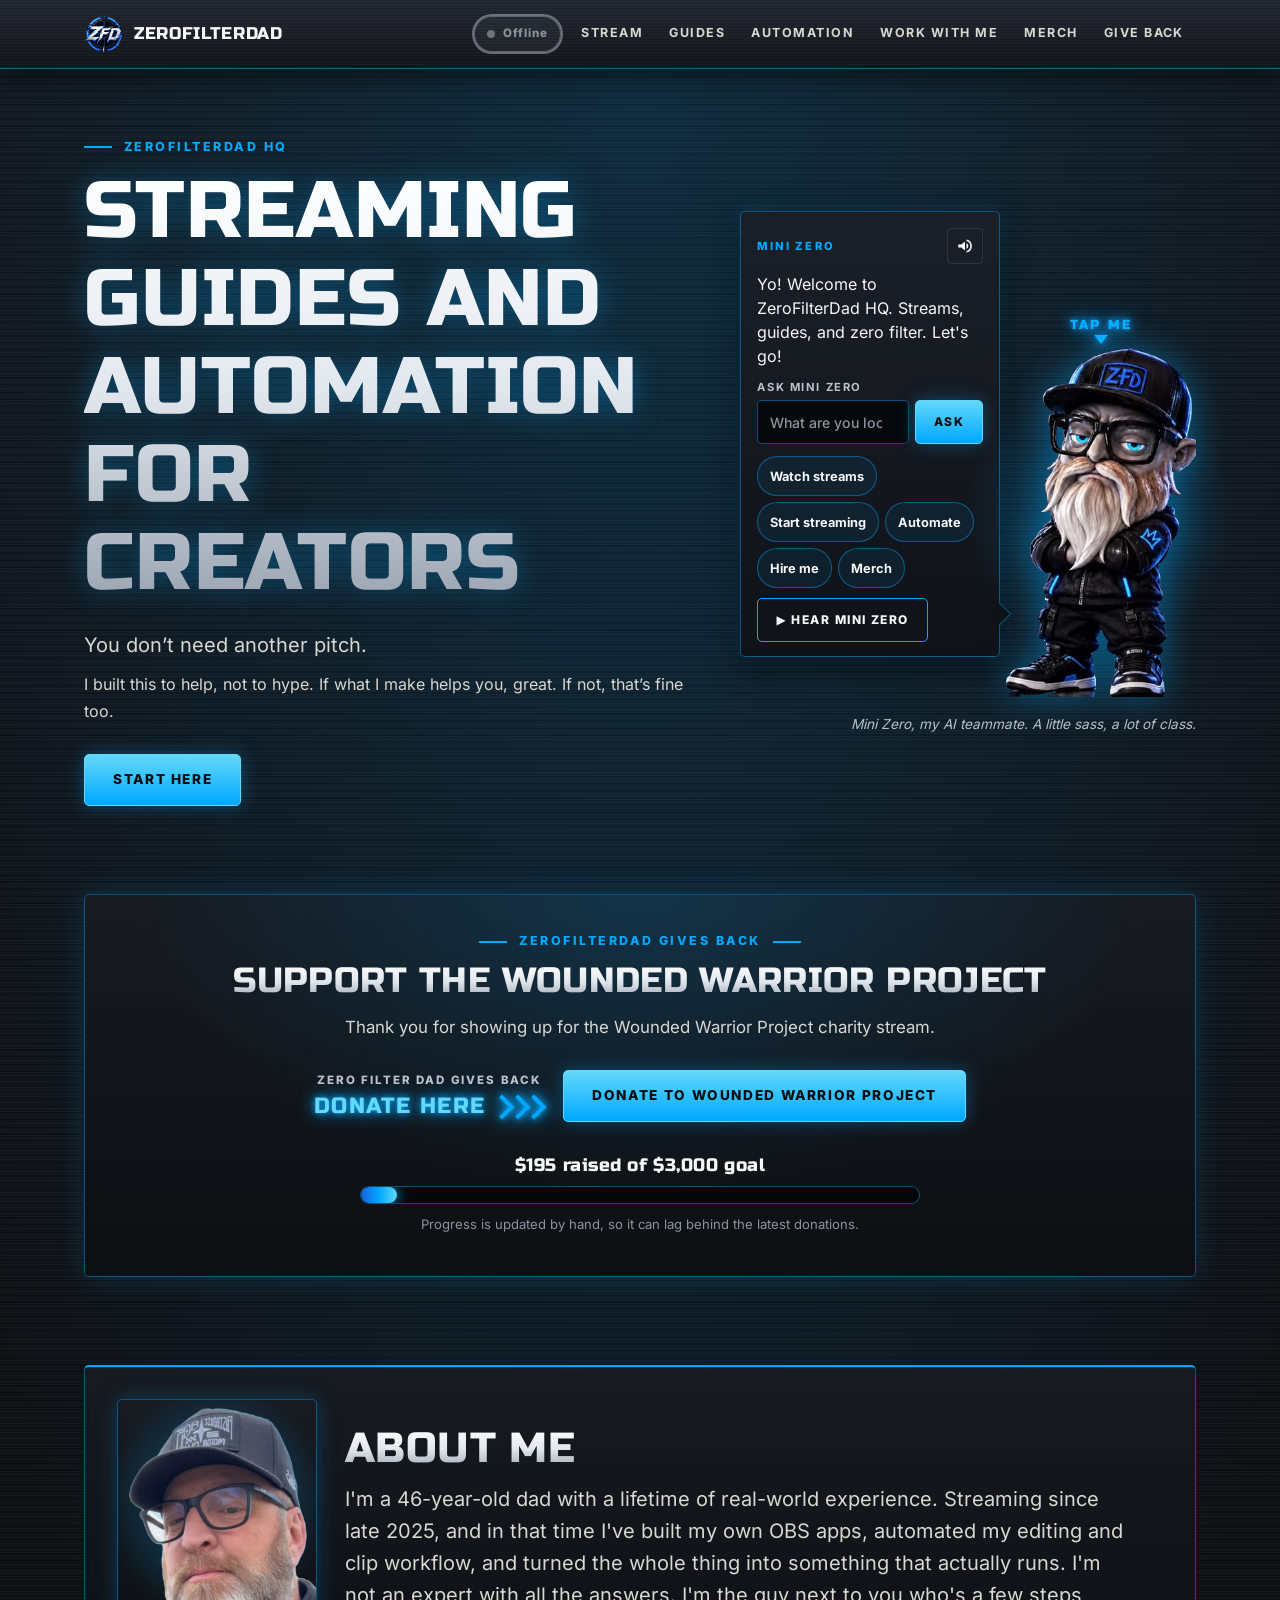
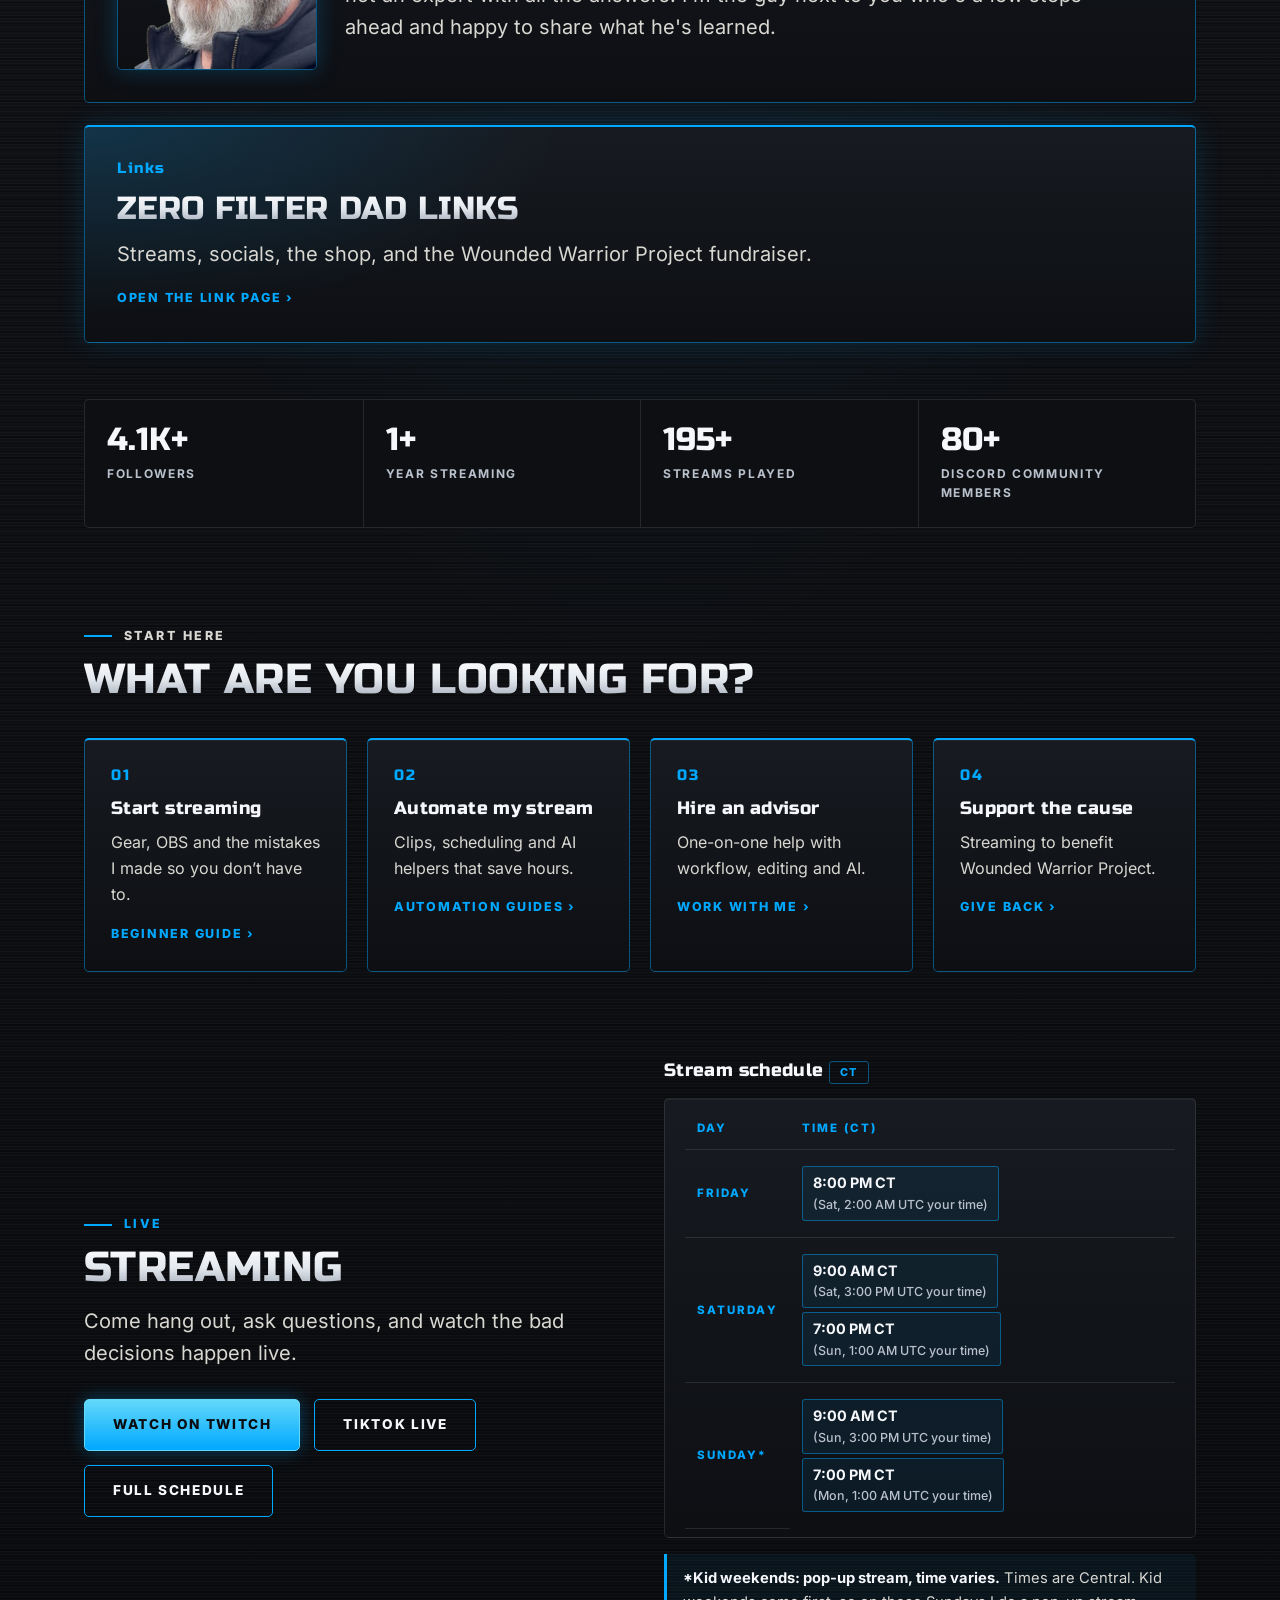
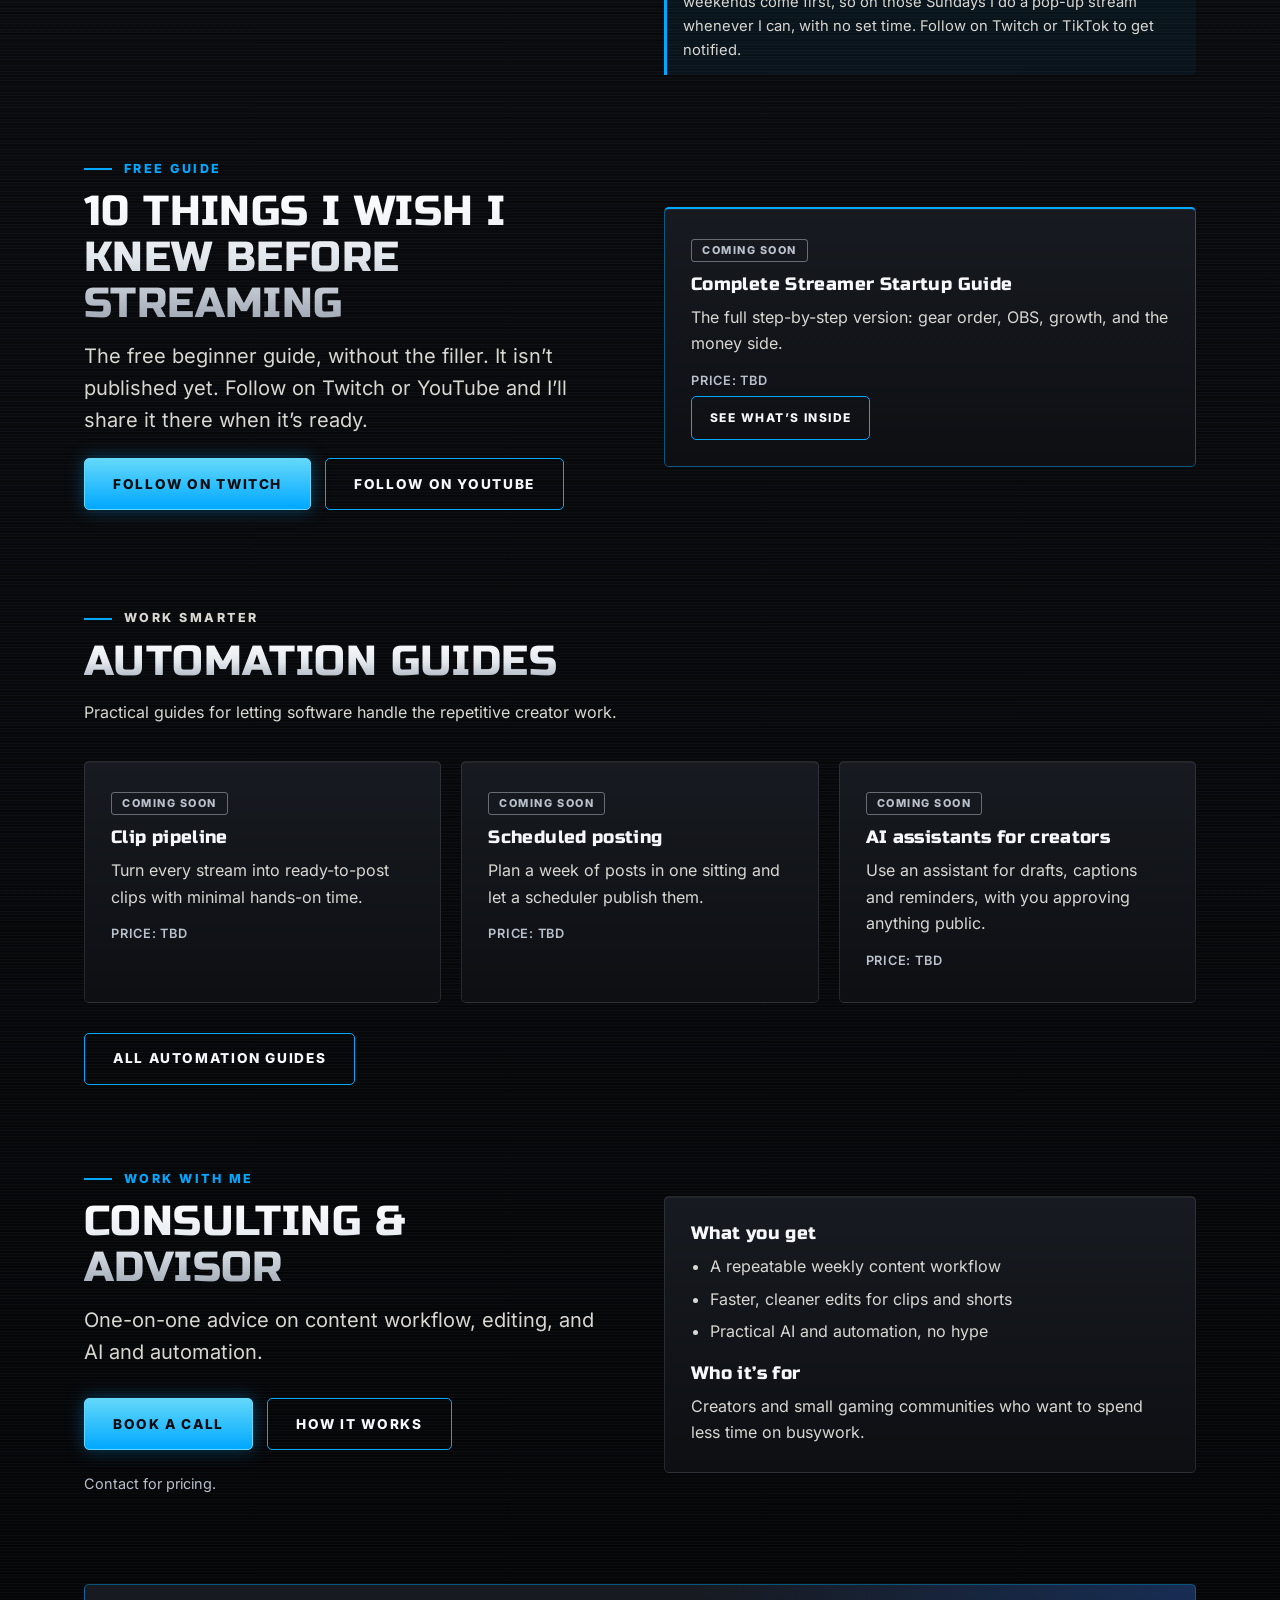
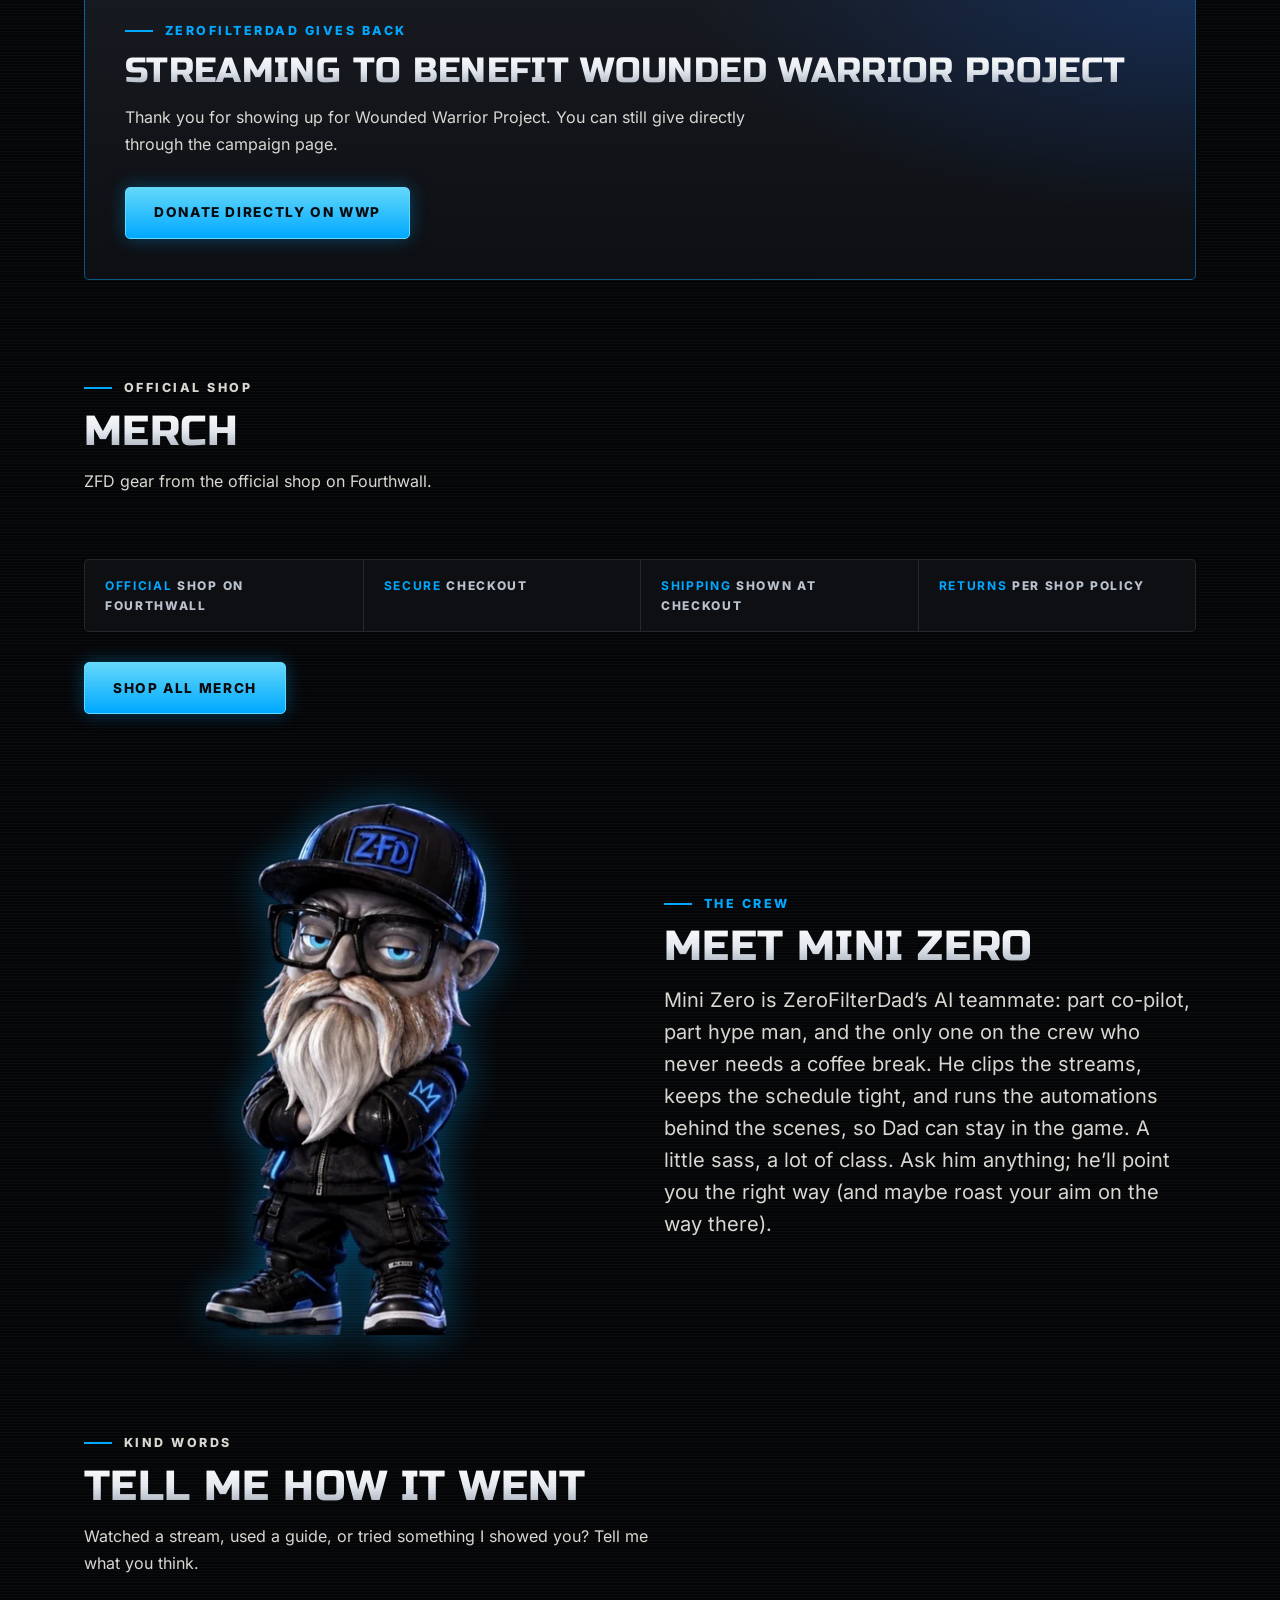
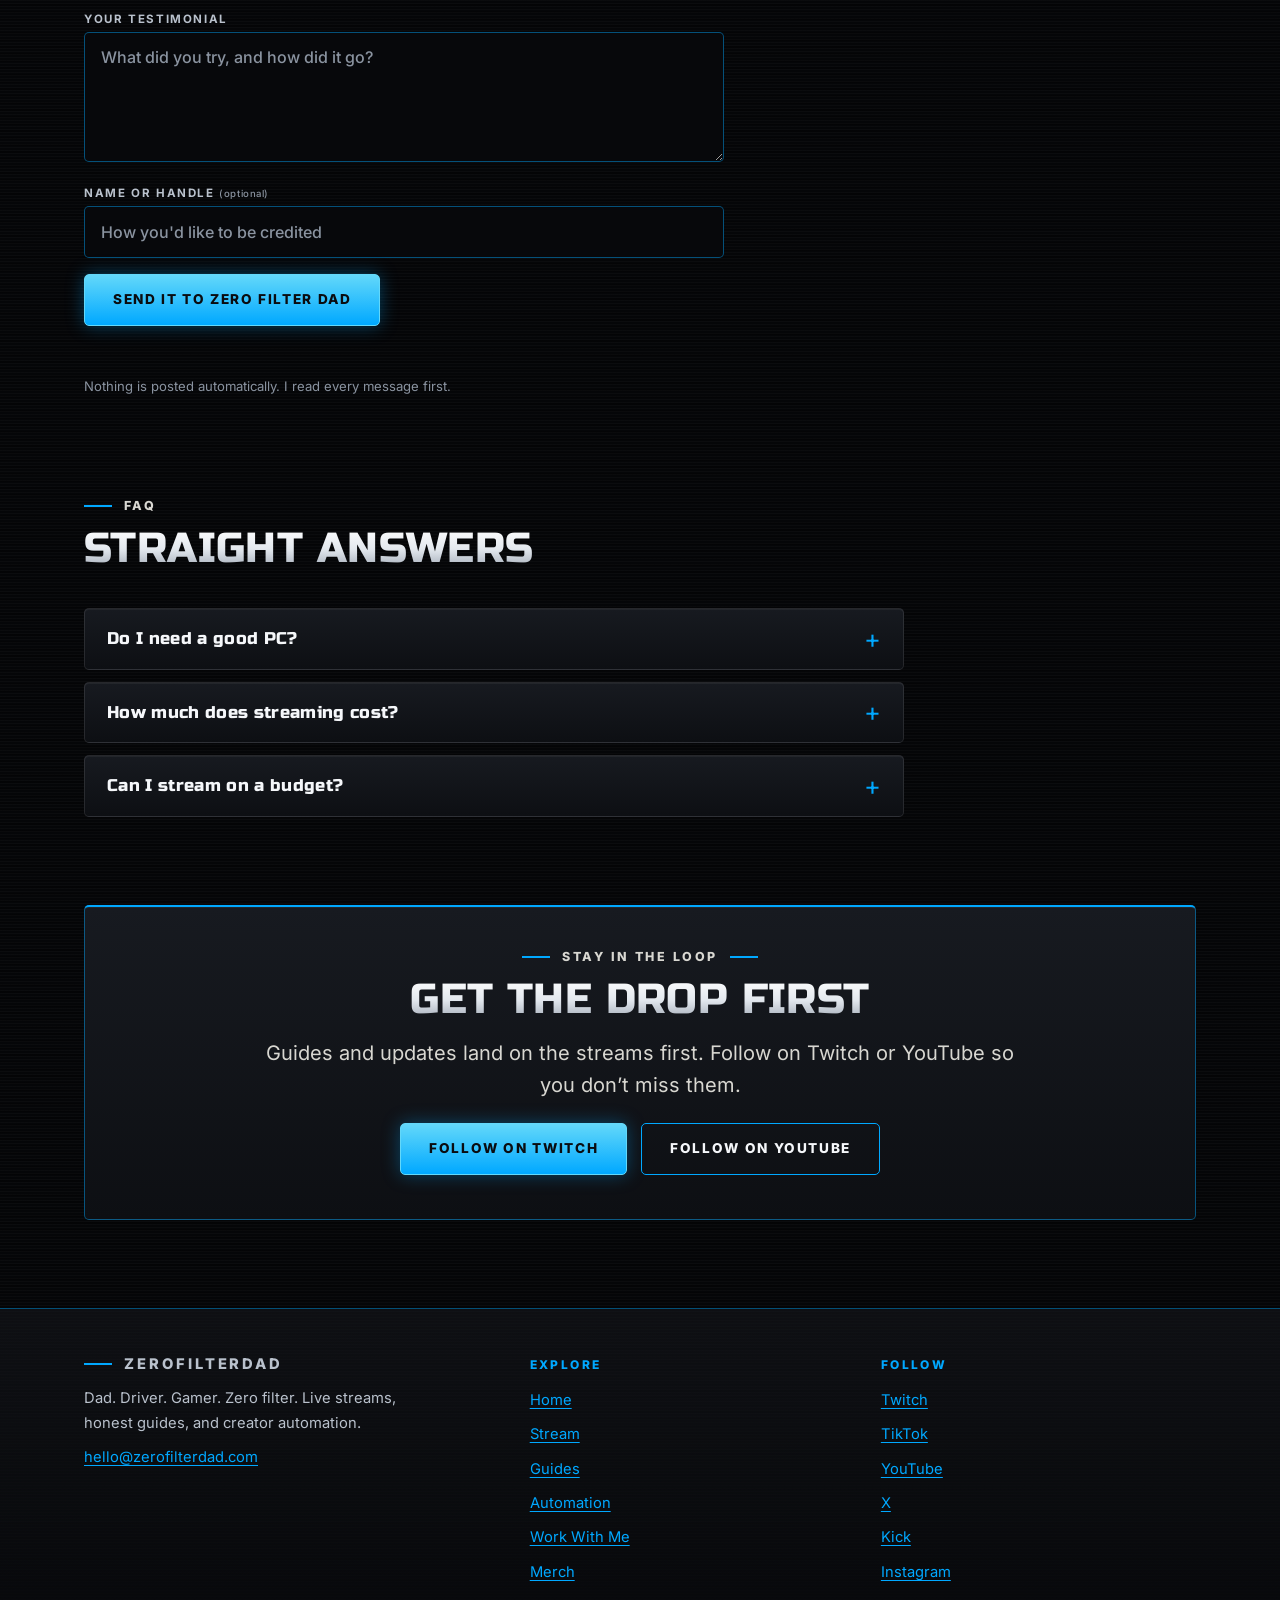
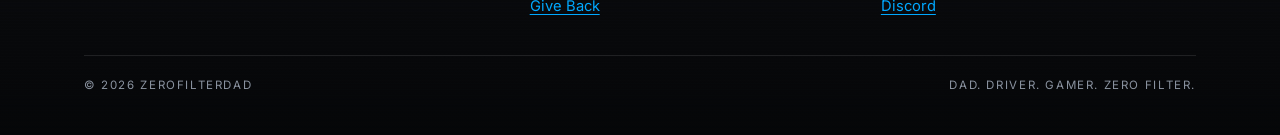
==== commit 10668e34: "Preview-only audit fixes: follow links, titles, clean nav URLs Replace unconnected email signup form" ====
--- a/index.html
+++ b/index.html
@@ -3,16 +3,16 @@
 <head>
 <meta charset="utf-8">
 <meta name="viewport" content="width=device-width, initial-scale=1, viewport-fit=cover">
-<title>ZeroFilterDad | You don't need another pitch.</title>
+<title>ZeroFilterDad | Streaming Guides &amp; Creator Automation</title>
 <meta name="description" content="I built this to help, not to hype. If what I make helps you, great. If not, that's fine too. Live gaming, streaming guides, automation help and merch from ZeroFilterDad.">
 <meta name="theme-color" content="#050608">
-<!-- TODO: once the domain is attached, confirm this canonical URL (https://zerofilterdad.com/ vs www). -->
+<!-- Canonical URL is the apex: https://zerofilterdad.com/ (no www). -->
 <link rel="canonical" href="https://zerofilterdad.com/">
 <link rel="icon" type="image/png" href="assets/img/favicon.png">
 <link rel="apple-touch-icon" href="assets/img/apple-touch-icon.png">
 <meta property="og:type" content="website">
 <meta property="og:site_name" content="ZeroFilterDad">
-<meta property="og:title" content="ZeroFilterDad | You don't need another pitch.">
+<meta property="og:title" content="ZeroFilterDad | Streaming Guides &amp; Creator Automation">
 <meta property="og:description" content="I built this to help, not to hype. If what I make helps you, great. If not, that's fine too. Live gaming, streaming guides, automation help and merch from ZeroFilterDad.">
 <meta property="og:image" content="https://zerofilterdad.com/assets/img/og-image.jpg">
 <meta name="twitter:card" content="summary_large_image">
@@ -36,14 +36,14 @@
 <a class="skip-link" href="#main">Skip to content</a>
 <header class="site-header">
   <div class="wrap nav-row">
-    <a class="brand" href="index.html" aria-label="ZeroFilterDad home">
+    <a class="brand" href="/" aria-label="ZeroFilterDad home">
       <img src="assets/img/logo.png" width="40" height="40" alt="">
       <span>ZeroFilterDad</span>
     </a>
     <div class="nav-wrap">
       <a class="live-badge is-offline" href="https://www.twitch.tv/zerofilterdad" target="_blank" rel="noopener noreferrer"><i aria-hidden="true"></i><span class="lb-label">Offline</span><span class="sr-only"> (opens in a new tab)</span></a>
       <button class="nav-toggle" type="button" aria-expanded="false" aria-controls="nav-list">Menu</button>
-      <nav aria-label="Main"><ul class="nav-list" id="nav-list"><li><a href="streaming.html">Stream</a></li><li><a href="guides.html">Guides</a></li><li><a href="automation-guides.html">Automation</a></li><li><a href="consulting.html">Work With Me</a></li><li><a href="merch.html">Merch</a></li><li><a href="index.html#give-back">Give Back</a></li></ul></nav>
+      <nav aria-label="Main"><ul class="nav-list" id="nav-list"><li><a href="/streaming">Stream</a></li><li><a href="/beginner-guide">Guides</a></li><li><a href="/automation-guides">Automation</a></li><li><a href="/consulting">Work With Me</a></li><li><a href="/merch">Merch</a></li><li><a href="/#give-back">Give Back</a></li></ul></nav>
     </div>
   </div>
 </header>
@@ -53,10 +53,11 @@
   <div class="wrap split">
     <div>
       <p class="eyebrow">ZeroFilterDad HQ</p>
-      <h1 class="chrome">You don't need another pitch.</h1>
-      <p class="lead">I built this to help, not to hype. If what I make helps you, great. If not, that's fine too.</p>
+      <h1 class="chrome">Streaming guides and automation for creators</h1>
+      <p class="lead">You don&rsquo;t need another pitch.</p>
+      <p style="margin-top:10px">I built this to help, not to hype. If what I make helps you, great. If not, that&rsquo;s fine too.</p>
       <div class="cta-row">
-        <a class="cta primary" href="beginner-guide.html">Start Here</a>
+        <a class="cta primary" href="/beginner-guide">Start Here</a>
       </div>
     </div>
     <div class="hero-art-wrap">
@@ -168,9 +169,9 @@
   <div class="wrap">
     <div class="section-head"><p class="eyebrow">Start here</p><h2 id="intent-h" class="chrome">What are you looking for?</h2></div>
     <div class="grid c4">
-      <a class="card accent" href="beginner-guide.html"><span class="num">01</span><h3>Start streaming</h3><p>Gear, OBS and the mistakes I made so you don&rsquo;t have to.</p><span class="more">Beginner guide &rsaquo;</span></a>
-      <a class="card accent" href="automation-guides.html"><span class="num">02</span><h3>Automate my stream</h3><p>Clips, scheduling and AI helpers that save hours.</p><span class="more">Automation guides &rsaquo;</span></a>
-      <a class="card accent" href="consulting.html"><span class="num">03</span><h3>Hire an advisor</h3><p>One-on-one help with workflow, editing and AI.</p><span class="more">Work with me &rsaquo;</span></a>
+      <a class="card accent" href="/beginner-guide"><span class="num">01</span><h3>Start streaming</h3><p>Gear, OBS and the mistakes I made so you don&rsquo;t have to.</p><span class="more">Beginner guide &rsaquo;</span></a>
+      <a class="card accent" href="/automation-guides"><span class="num">02</span><h3>Automate my stream</h3><p>Clips, scheduling and AI helpers that save hours.</p><span class="more">Automation guides &rsaquo;</span></a>
+      <a class="card accent" href="/consulting"><span class="num">03</span><h3>Hire an advisor</h3><p>One-on-one help with workflow, editing and AI.</p><span class="more">Work with me &rsaquo;</span></a>
       <a class="card accent" href="#give-back"><span class="num">04</span><h3>Support the cause</h3><p>Streaming to benefit Wounded Warrior Project.</p><span class="more">Give back &rsaquo;</span></a>
     </div>
   </div>
@@ -185,7 +186,7 @@
       <div class="cta-row">
         <a class="cta primary" href="https://www.twitch.tv/zerofilterdad" target="_blank" rel="noopener noreferrer">Watch on Twitch<span class="sr-only"> (opens in a new tab)</span></a>
         <a class="cta" href="https://www.tiktok.com/@zerofilterdad" target="_blank" rel="noopener noreferrer">TikTok LIVE<span class="sr-only"> (opens in a new tab)</span></a>
-        <a class="cta" href="streaming.html">Full schedule</a>
+        <a class="cta" href="/streaming">Full schedule</a>
       </div>
       <!-- TODO: latest clips/VODs row goes here (YouTube/Twitch embeds) once there are clips to show. -->
     </div>
@@ -205,20 +206,19 @@
     <div>
       <p class="eyebrow">Free guide</p>
       <h2 id="guide-h" class="chrome">10 things I wish I knew before streaming</h2>
-      <p class="lead" style="margin-top:14px">The free beginner guide, without the filler. Drop your email and I&rsquo;ll send it the moment it&rsquo;s ready.</p>
-      <form class="signup" novalidate>
-        <label class="sr-only" for="guide-email">Email address</label>
-        <input id="guide-email" type="email" name="email" placeholder="you@email.com" autocomplete="email" required>
-        <button class="cta primary" type="submit">Get the guide</button>
-      </form>
-      <p class="signup-note" aria-live="polite"></p>
+      <p class="lead" style="margin-top:14px">The free beginner guide, without the filler. It isn&rsquo;t published yet. Follow on Twitch or YouTube and I&rsquo;ll share it there when it&rsquo;s ready.</p>
+      <!-- TODO: connect real email capture (Beehiiv / Mailchimp / Formspree) and restore a signup form here once a mailing list is ready. -->
+      <div class="cta-row" style="margin-top:22px">
+        <a class="cta primary" href="https://www.twitch.tv/zerofilterdad" target="_blank" rel="noopener noreferrer">Follow on Twitch<span class="sr-only"> (opens in a new tab)</span></a>
+        <a class="cta" href="https://www.youtube.com/@ZeroFilterDad" target="_blank" rel="noopener noreferrer">Follow on YouTube<span class="sr-only"> (opens in a new tab)</span></a>
+      </div>
     </div>
     <div class="card accent">
       <span class="pill soon">Coming soon</span>
       <h3 style="margin-top:12px">Complete Streamer Startup Guide</h3>
       <p>The full step-by-step version: gear order, OBS, growth, and the money side.</p>
       <p class="price"><small>Price: TBD</small></p>
-      <a class="cta small" href="startup-guide.html">Preview the guide</a>
+      <a class="cta small" href="/beginner-guide">See what&rsquo;s inside</a>
       <!-- TODO: price + cover art for the paid guide. Use one cover template across all guides. -->
     </div>
   </div>
@@ -232,7 +232,7 @@
       <article class="card"><span class="pill soon">Coming soon</span><h3 style="margin-top:12px">Scheduled posting</h3><p>Plan a week of posts in one sitting and let a scheduler publish them.</p><p class="price"><small>Price: TBD</small></p></article>
       <article class="card"><span class="pill soon">Coming soon</span><h3 style="margin-top:12px">AI assistants for creators</h3><p>Use an assistant for drafts, captions and reminders, with you approving anything public.</p><p class="price"><small>Price: TBD</small></p></article>
     </div>
-    <div class="cta-row"><a class="cta" href="automation-guides.html">All automation guides</a></div>
+    <div class="cta-row"><a class="cta" href="/automation-guides">All automation guides</a></div>
   </div>
 </section>
 
@@ -244,7 +244,7 @@
       <p class="lead" style="margin-top:14px">One-on-one advice on content workflow, editing, and AI and automation.</p>
       <div class="cta-row">
         <a class="cta primary" href="https://cal.com/zerofilterdad/intro-call" data-book-link="zerofilterdad/intro-call" target="_blank" rel="noopener noreferrer">Book a call<span class="sr-only"> (opens in a new tab)</span></a>
-        <a class="cta" href="consulting.html">How it works</a>
+        <a class="cta" href="/consulting">How it works</a>
       </div>
       <p class="hero-sub">Contact for pricing.</p>
     </div>
@@ -332,17 +332,17 @@
       <details class="card">
         <summary>Do I need a good PC?</summary>
         <div class="ans"><p>No. You can start with a phone, a console (PS5 or Xbox) or a laptop. A phone works for TikTok LIVE, which needs you to be 18+ and have 1,000 followers. A gaming PC can come later, if you ever need one.</p>
-        <p>Your internet matters more than your hardware. The minimum is 25 down and 5 up. The <a href="beginner-guide.html">beginner guide</a> covers the rest.</p></div>
+        <p>Your internet matters more than your hardware. The minimum is 25 down and 5 up. The <a href="/beginner-guide">beginner guide</a> covers the rest.</p></div>
       </details>
       <details class="card">
         <summary>How much does streaming cost?</summary>
         <div class="ans"><p>You can start close to free. OBS, the streaming software, costs nothing, and the platforms are free to join. What you&rsquo;ll eventually pay for is gear: a headset, a webcam and decent internet.</p>
-        <p>Don&rsquo;t buy it all up front. Add one piece at a time, in the right order. That order is in the <a href="beginner-guide.html">beginner guide</a>.</p></div>
+        <p>Don&rsquo;t buy it all up front. Add one piece at a time, in the right order. That order is in the <a href="/beginner-guide">beginner guide</a>.</p></div>
       </details>
       <details class="card">
         <summary>Can I stream on a budget?</summary>
         <div class="ans"><p>Yes, and that&rsquo;s how I&rsquo;d start. Use the phone, console or laptop you already have, and use OBS because it&rsquo;s free. Get your internet to 25 down and 5 up before you spend anything else.</p>
-        <p>If you do buy something, start with audio. People forgive a rough picture, but not bad sound. More in the <a href="beginner-guide.html">beginner guide</a>.</p></div>
+        <p>If you do buy something, start with audio. People forgive a rough picture, but not bad sound. More in the <a href="/beginner-guide">beginner guide</a>.</p></div>
       </details>
     </div>
   </div>
@@ -351,15 +351,14 @@
 <section id="newsletter" aria-labelledby="news-h">
   <div class="wrap">
     <div class="card accent center" style="padding:44px 24px">
-      <p class="eyebrow">Newsletter</p>
+      <p class="eyebrow">Stay in the loop</p>
       <h2 id="news-h" class="chrome">Get the drop first</h2>
-      <p class="lead" style="margin:14px auto 0">You'll get occasional updates when new guides or info drop. No spam.</p>
-      <form class="signup" style="max-width:520px;margin:24px auto 0" novalidate>
-        <label class="sr-only" for="news-email">Email address</label>
-        <input id="news-email" type="email" name="email" placeholder="you@email.com" autocomplete="email" required>
-        <button class="cta primary" type="submit">Sign me up</button>
-      </form>
-      <p class="signup-note" aria-live="polite"></p>
+      <p class="lead" style="margin:14px auto 0">Guides and updates land on the streams first. Follow on Twitch or YouTube so you don&rsquo;t miss them.</p>
+      <!-- TODO: connect real email capture (Beehiiv / Mailchimp / Formspree) and restore a signup form here once a mailing list is ready. -->
+      <div class="cta-row" style="margin-top:22px">
+        <a class="cta primary" href="https://www.twitch.tv/zerofilterdad" target="_blank" rel="noopener noreferrer">Follow on Twitch<span class="sr-only"> (opens in a new tab)</span></a>
+        <a class="cta" href="https://www.youtube.com/@ZeroFilterDad" target="_blank" rel="noopener noreferrer">Follow on YouTube<span class="sr-only"> (opens in a new tab)</span></a>
+      </div>
     </div>
   </div>
 </section>
@@ -372,7 +371,7 @@
         <p>Dad. Driver. Gamer. Zero filter. Live streams, honest guides, and creator automation.</p>
         <p style="margin-top:10px"><a class="" href="#" data-u="hello" data-d="zerofilterdad.com" data-subject="ZeroFilterDad inquiry" data-show>hello [at] zerofilterdad [dot] com</a><noscript> hello [at] zerofilterdad [dot] com</noscript></p>
       </div>
-      <div><h2>Explore</h2><ul><li><a href="index.html">Home</a></li><li><a href="streaming.html">Stream</a></li><li><a href="guides.html">Guides</a></li><li><a href="automation-guides.html">Automation</a></li><li><a href="consulting.html">Work With Me</a></li><li><a href="merch.html">Merch</a></li><li><a href="index.html#give-back">Give Back</a></li></ul></div>
+      <div><h2>Explore</h2><ul><li><a href="/">Home</a></li><li><a href="/streaming">Stream</a></li><li><a href="/beginner-guide">Guides</a></li><li><a href="/automation-guides">Automation</a></li><li><a href="/consulting">Work With Me</a></li><li><a href="/merch">Merch</a></li><li><a href="/#give-back">Give Back</a></li></ul></div>
       <div><h2>Follow</h2><ul><li><a href="https://www.twitch.tv/zerofilterdad" target="_blank" rel="noopener noreferrer">Twitch<span class="sr-only"> (opens in a new tab)</span></a></li><li><a href="https://www.tiktok.com/@zerofilterdad" target="_blank" rel="noopener noreferrer">TikTok<span class="sr-only"> (opens in a new tab)</span></a></li><li><a href="https://www.youtube.com/@ZeroFilterDad" target="_blank" rel="noopener noreferrer">YouTube<span class="sr-only"> (opens in a new tab)</span></a></li><li><a href="https://x.com/Zerofilterdad" target="_blank" rel="noopener noreferrer">X<span class="sr-only"> (opens in a new tab)</span></a></li><li><a href="https://kick.com/zerofilterdad" target="_blank" rel="noopener noreferrer">Kick<span class="sr-only"> (opens in a new tab)</span></a></li><li><a href="https://www.instagram.com/zerofilterdadd/" target="_blank" rel="noopener noreferrer">Instagram<span class="sr-only"> (opens in a new tab)</span></a></li><li><a href="https://discord.gg/AvTQnnGdca" target="_blank" rel="noopener noreferrer">Discord<span class="sr-only"> (opens in a new tab)</span></a></li></ul></div>
     </div>
     <!-- TODO: footer legal line. Entity name (e.g. "Zero Filter Studios LLC") only once the LLC actually exists. Add privacy/terms pages if you collect emails or sell guides here. -->
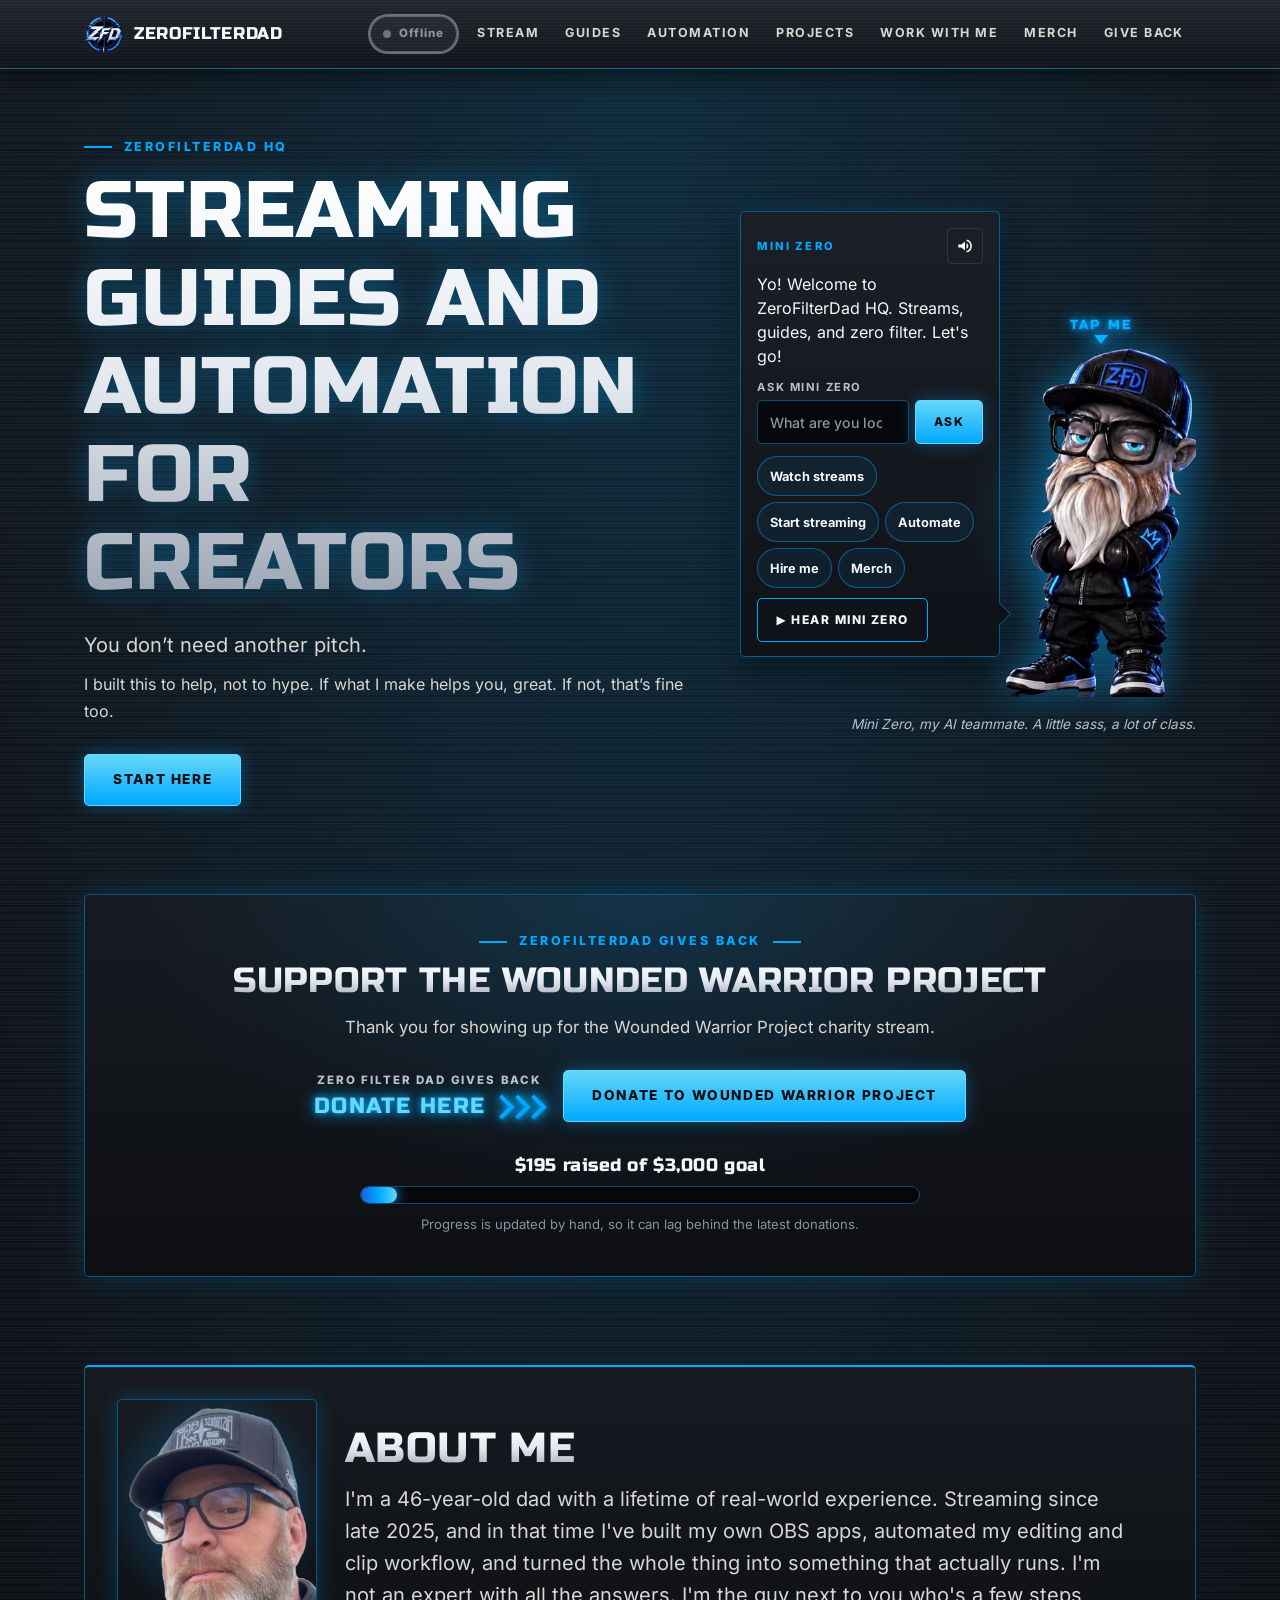
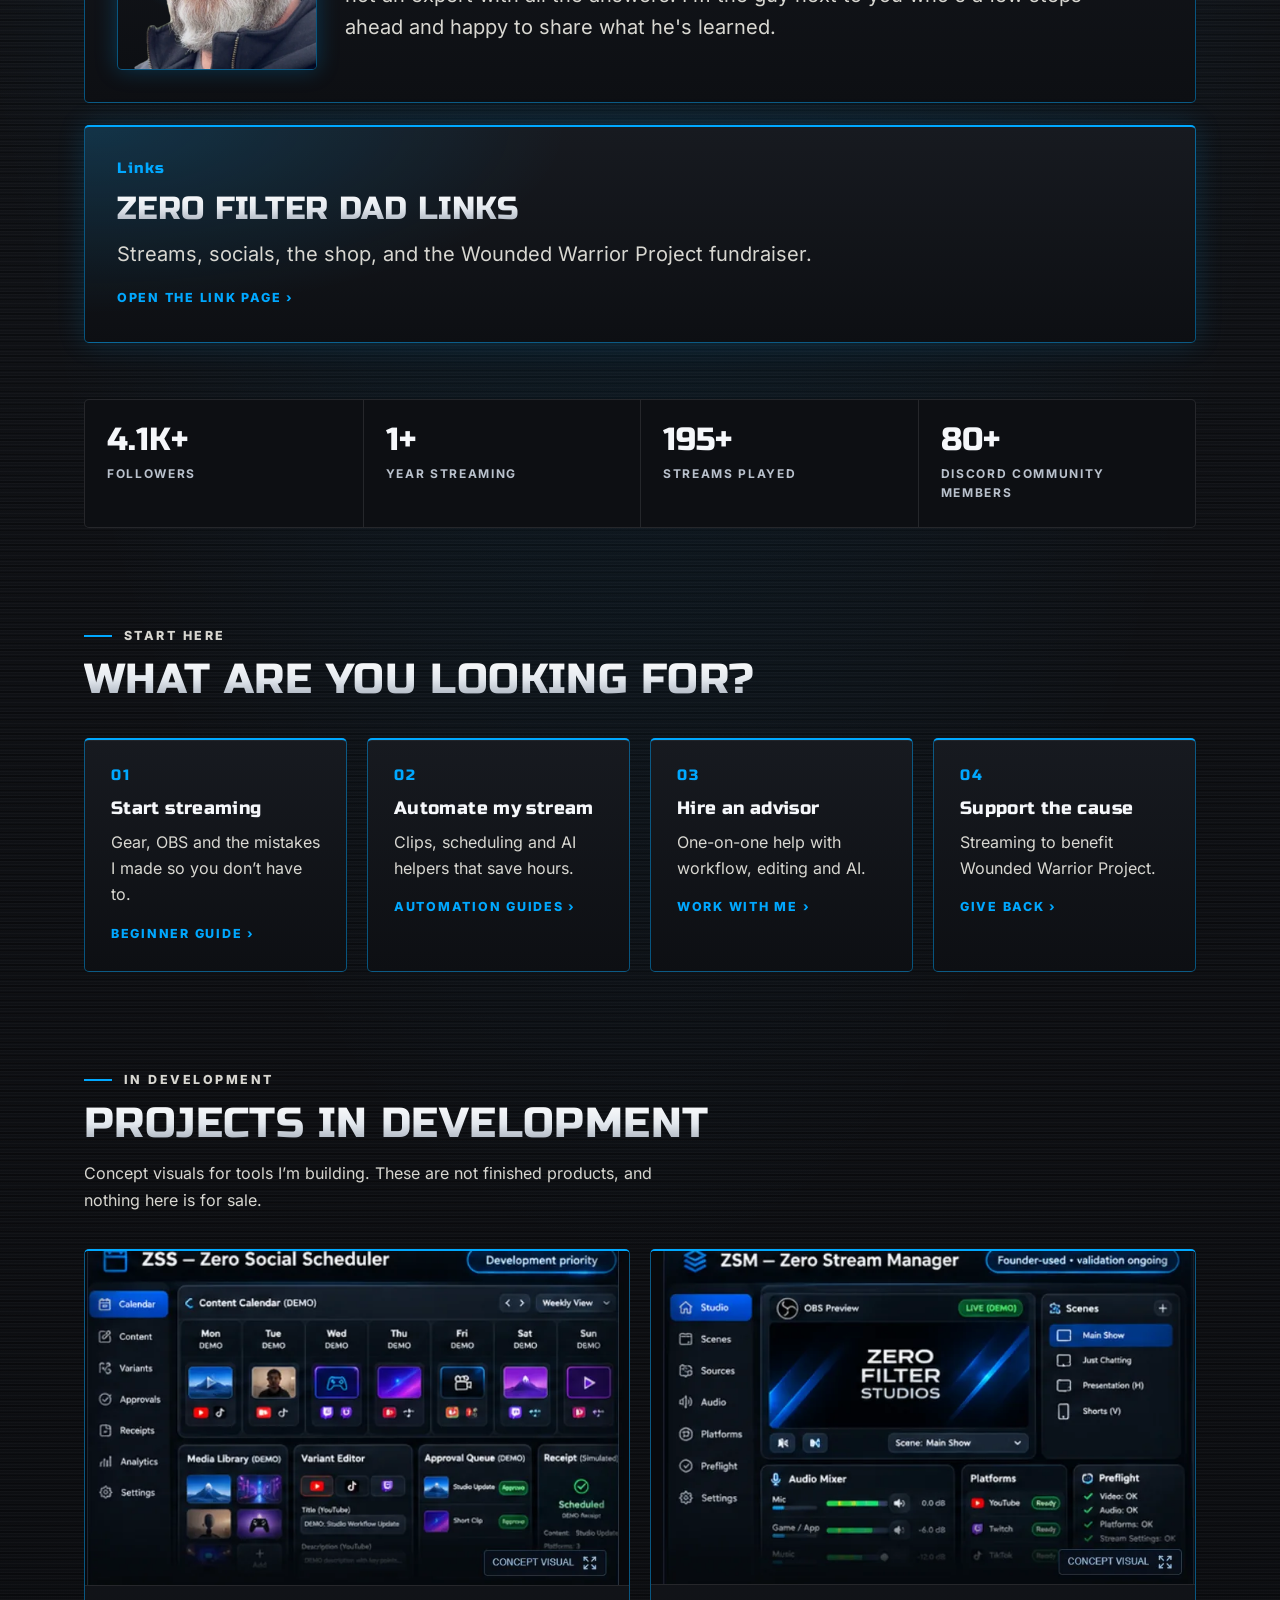
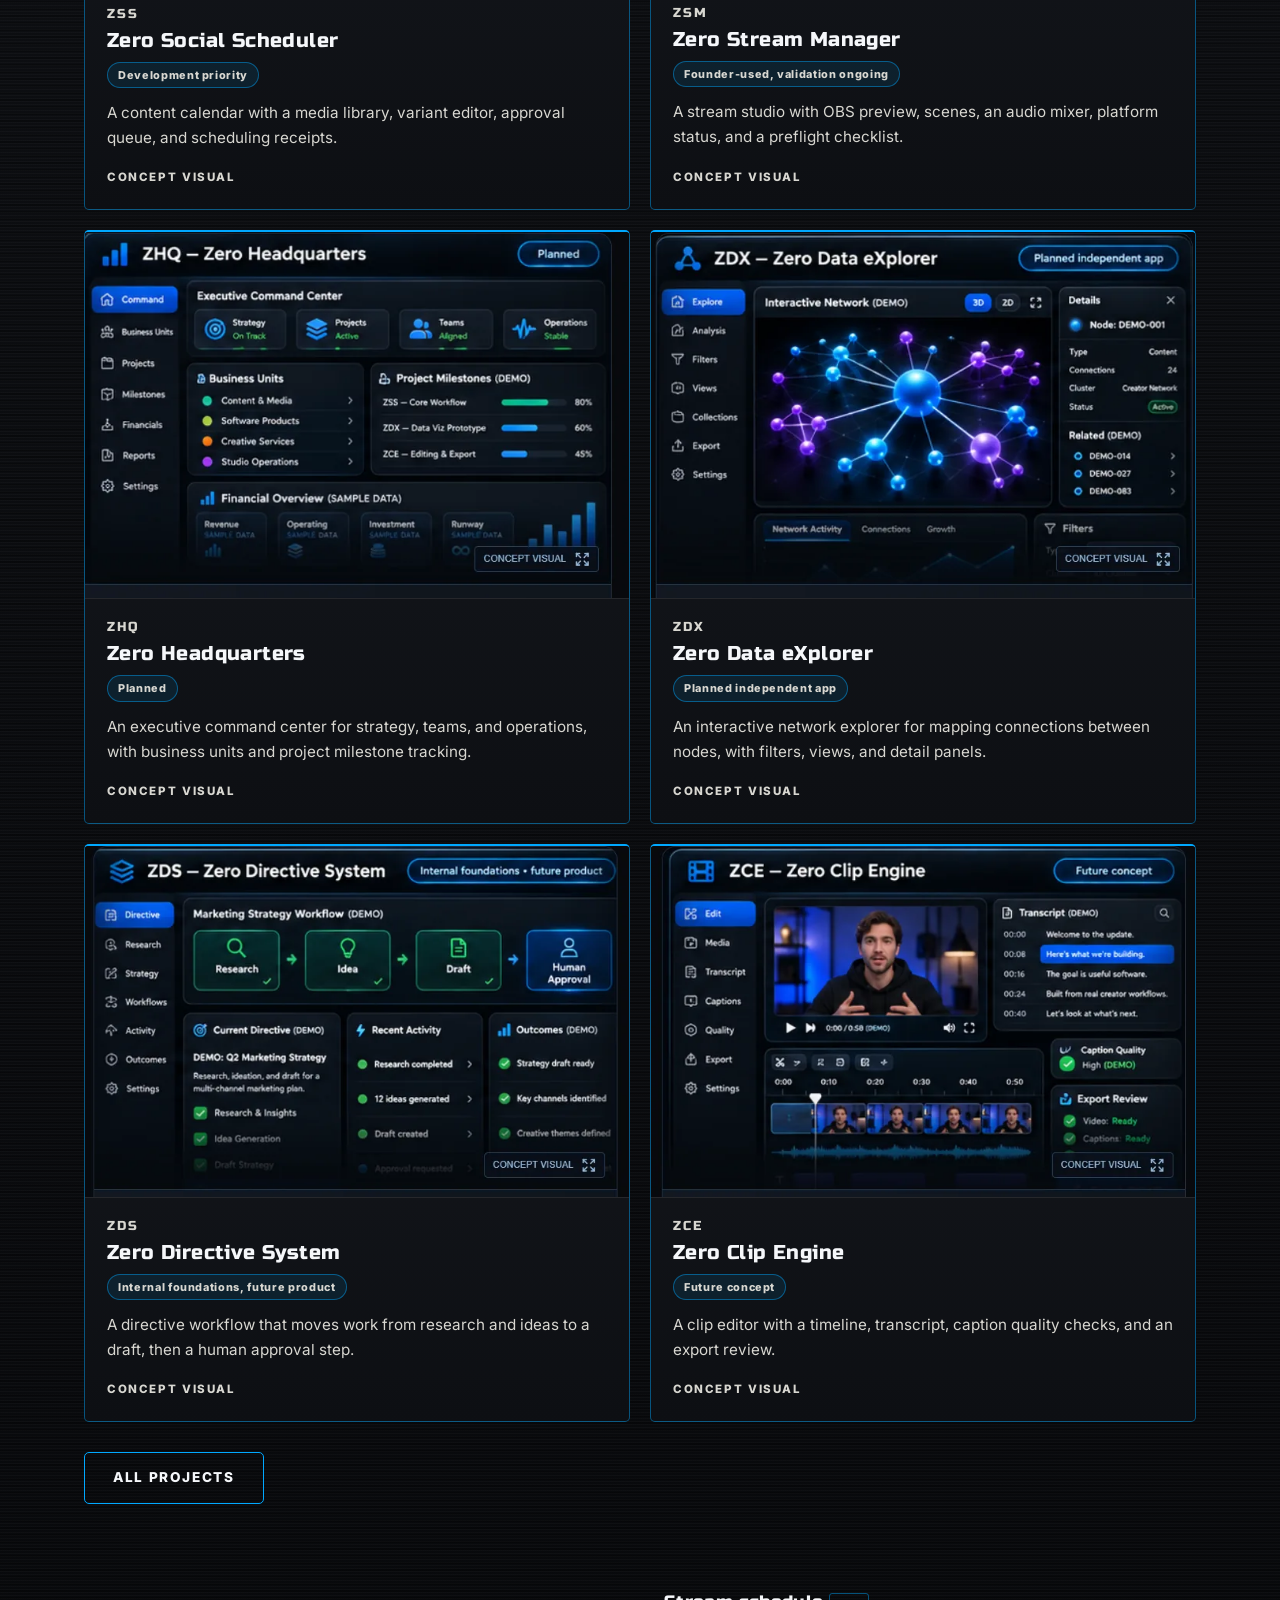
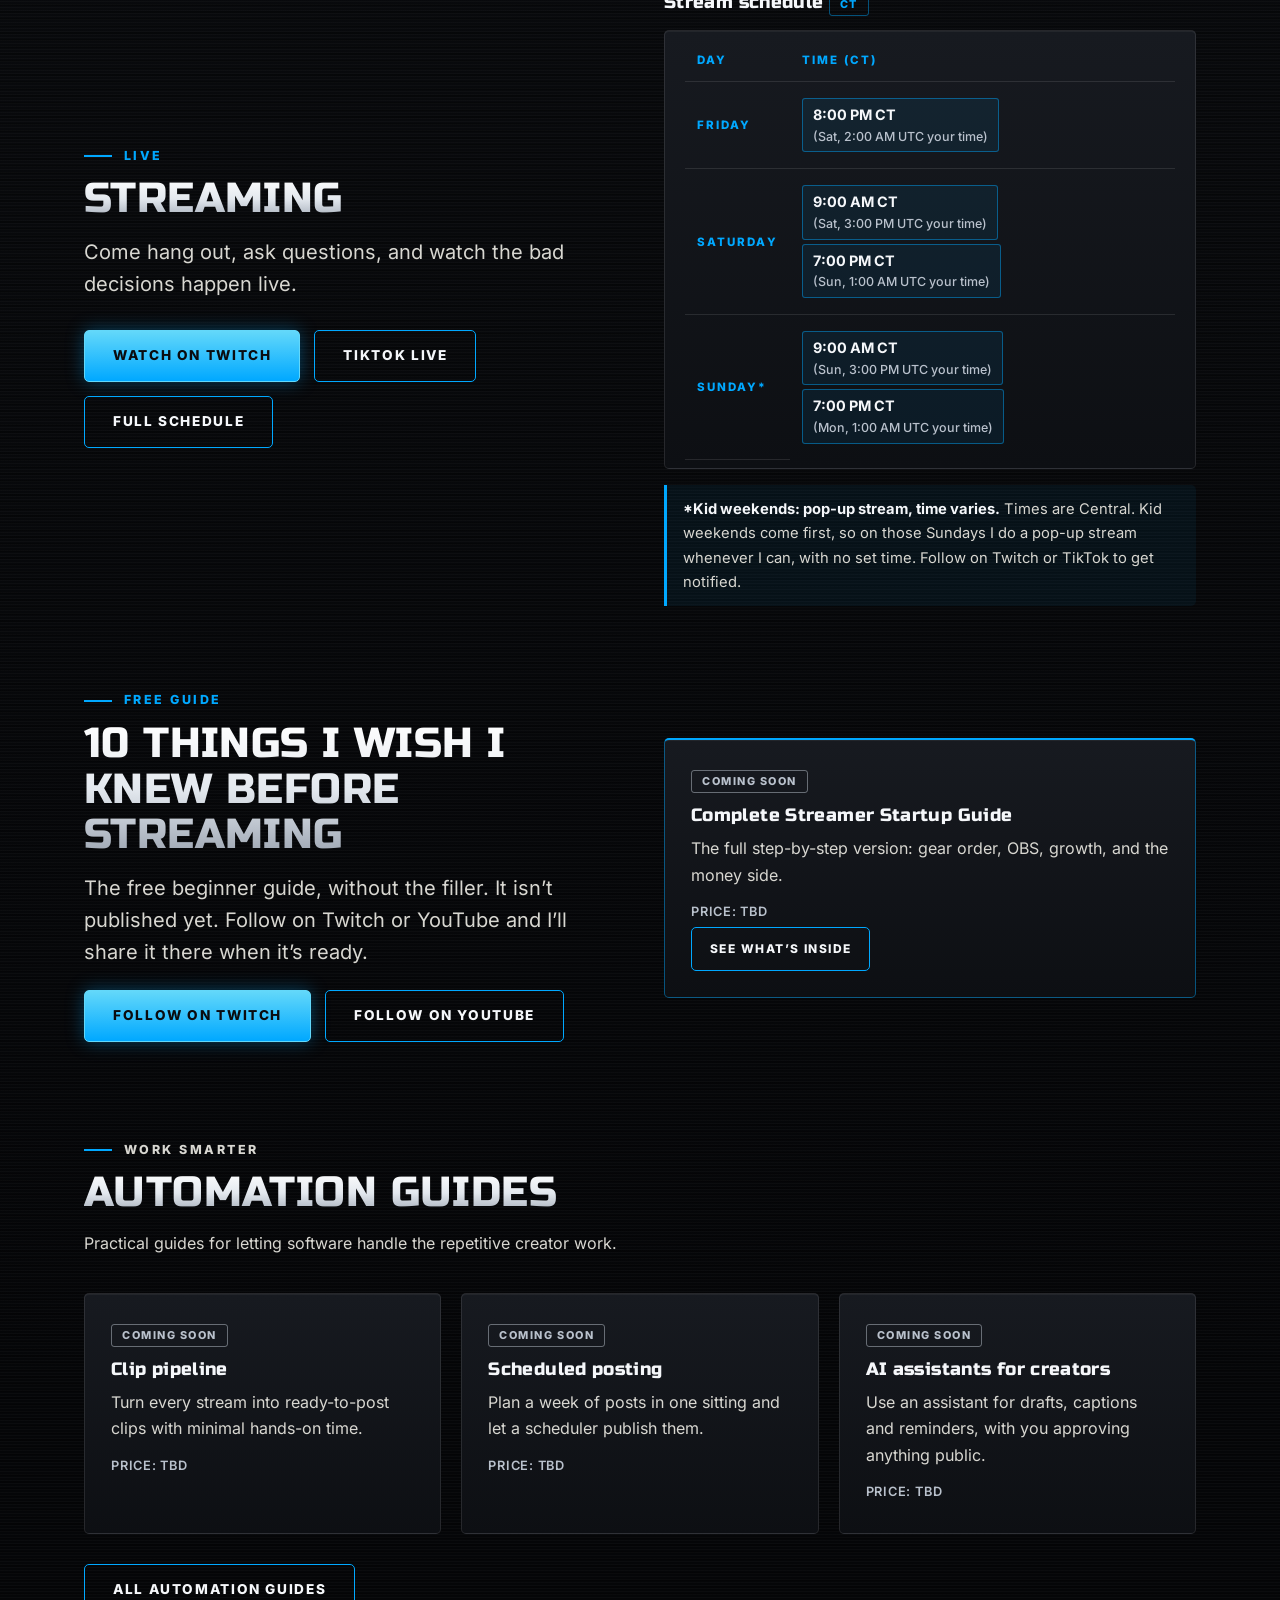
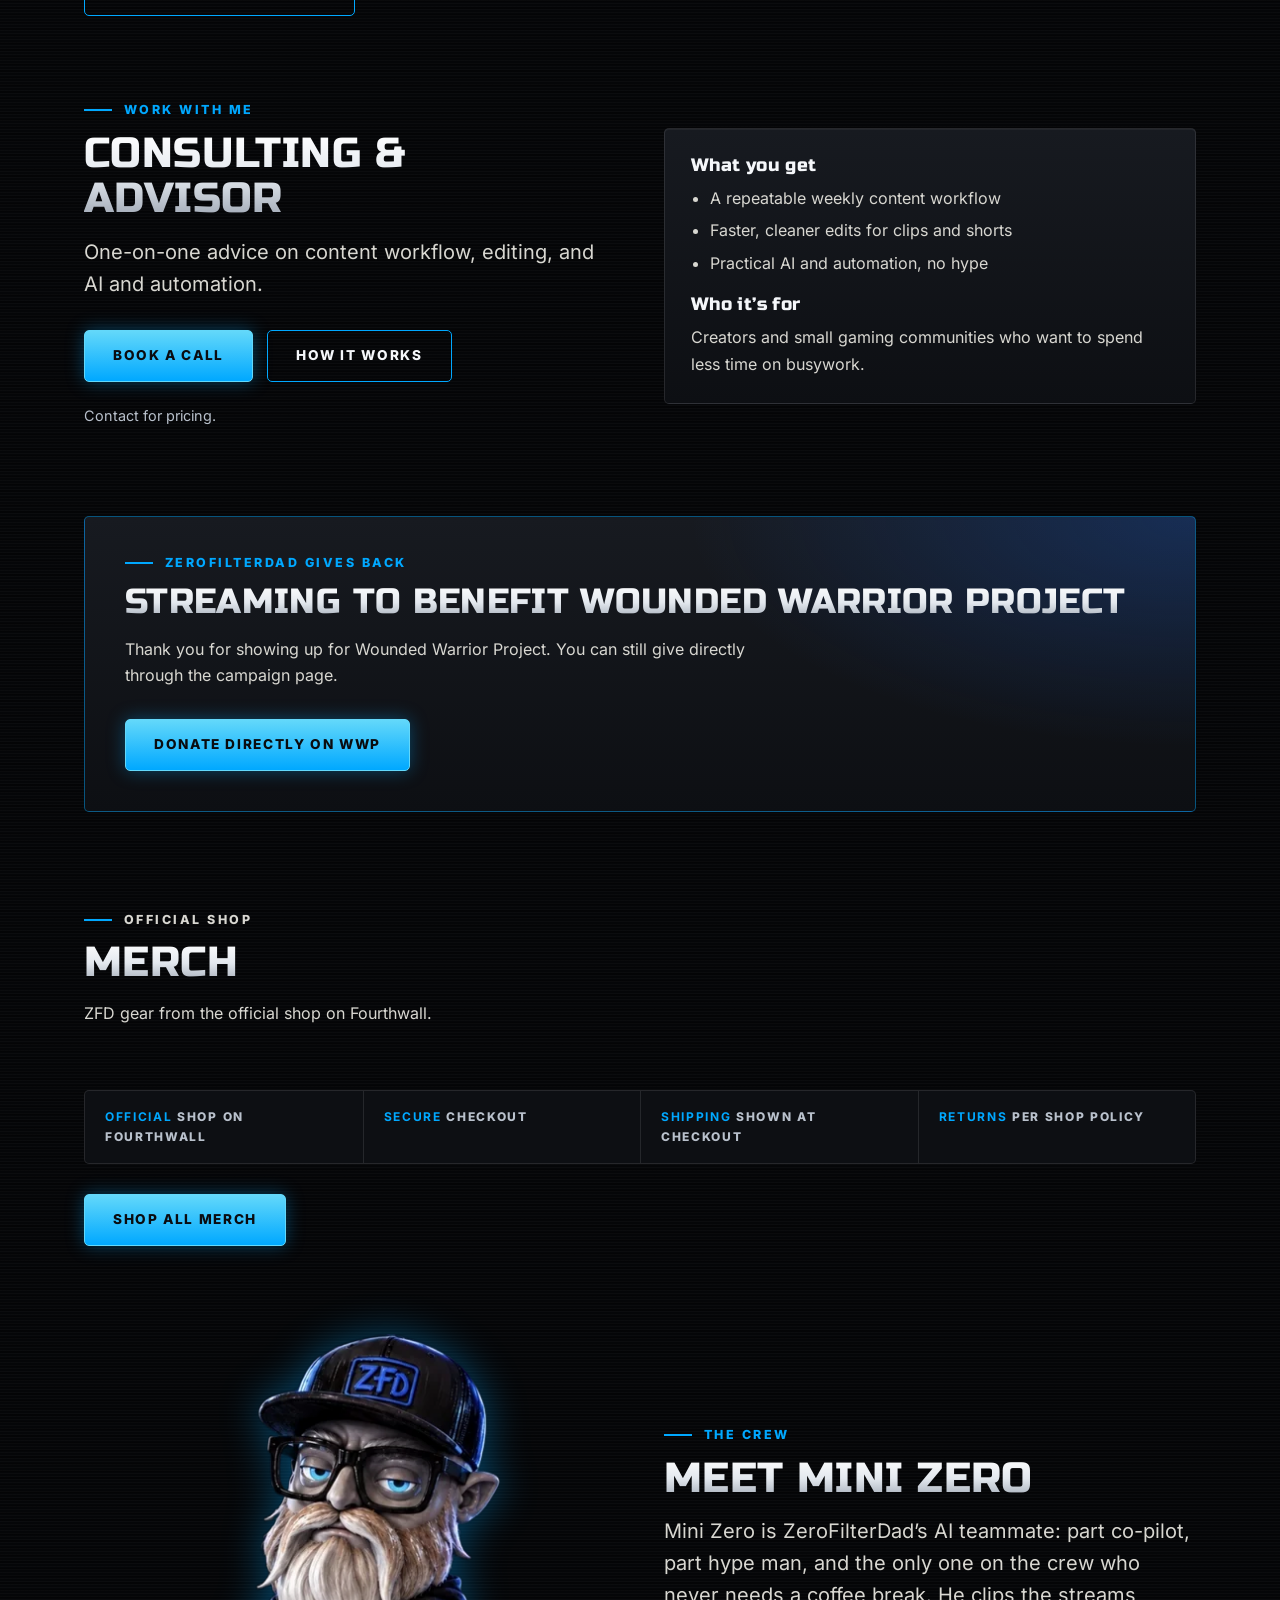
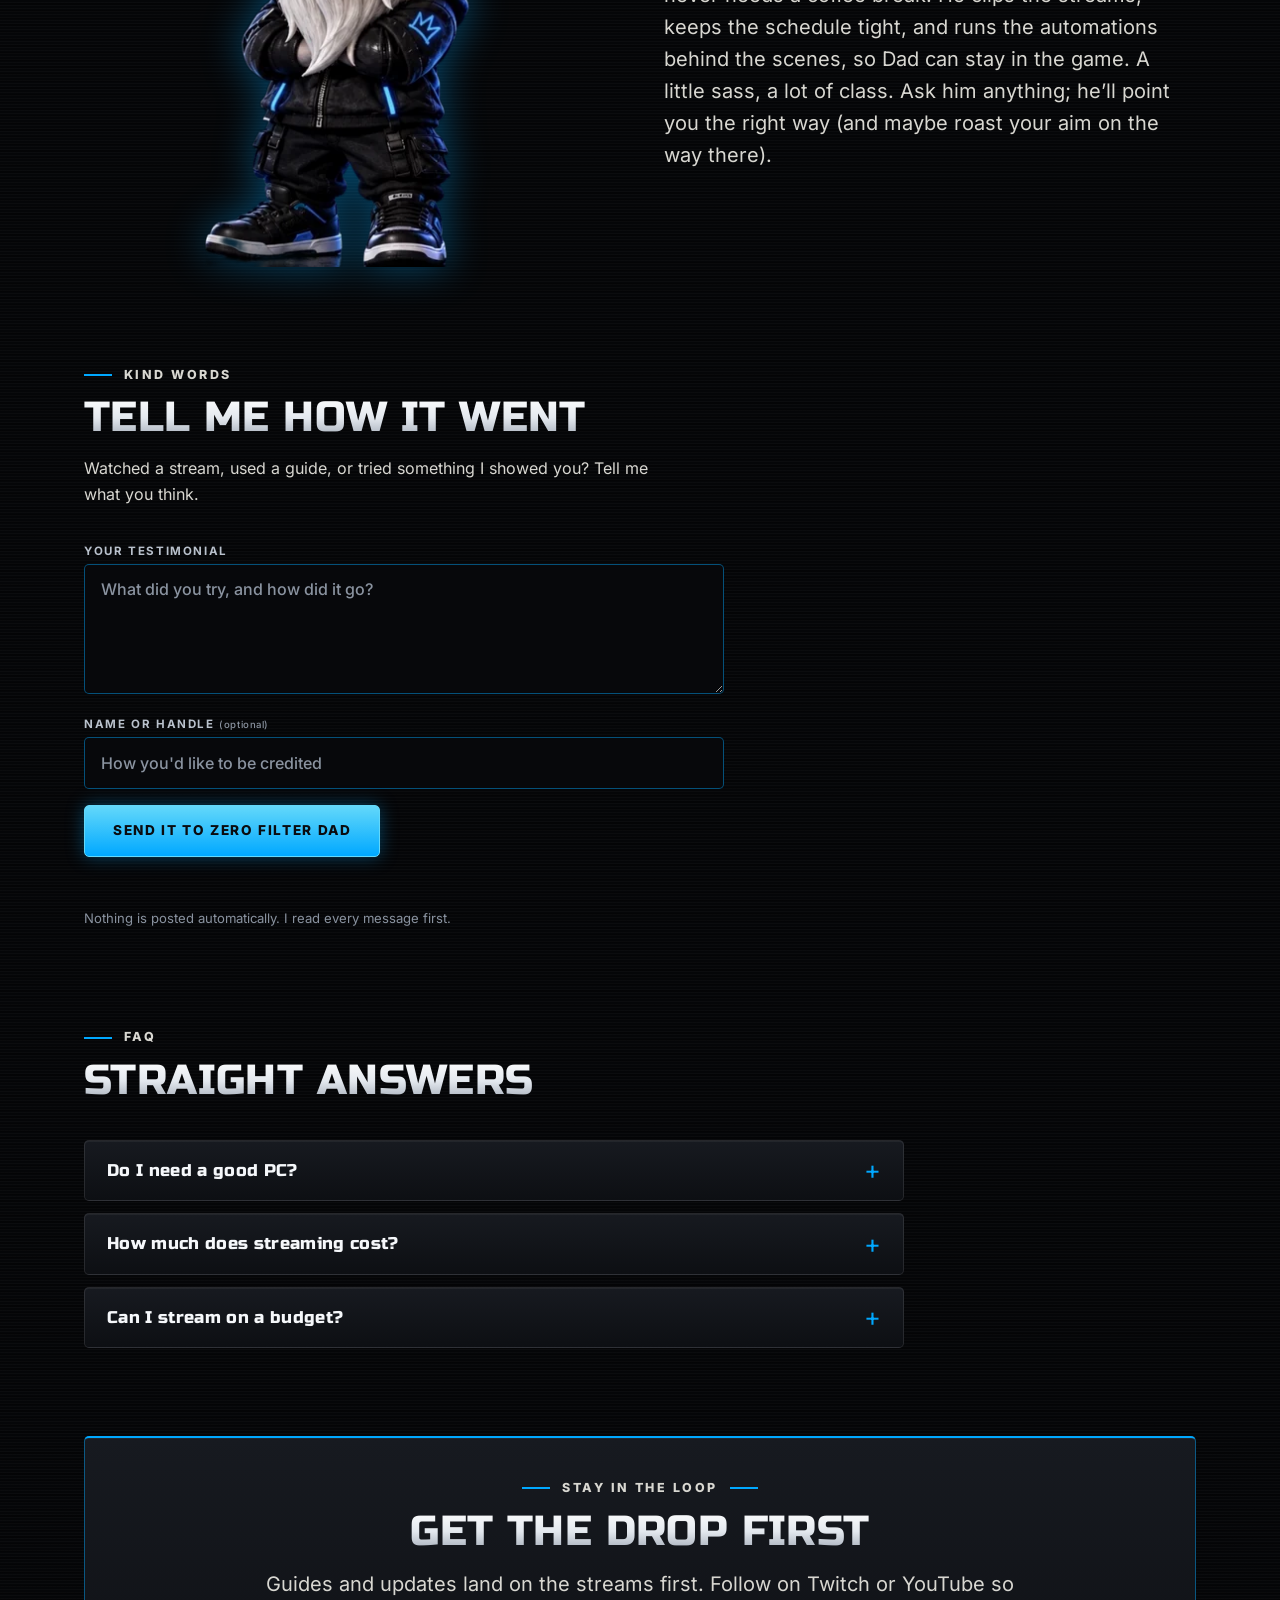
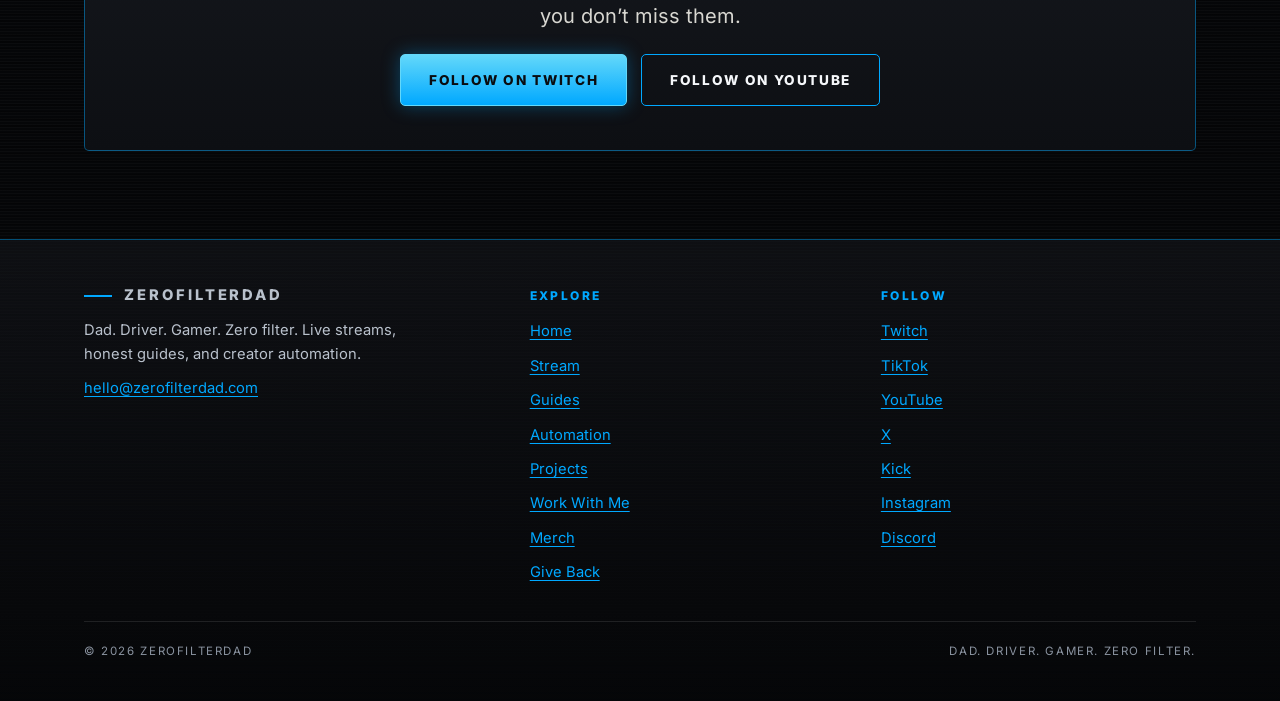
==== commit 9f8d2332: "Add Projects in development section and /projects page Crop the six concept mockups into optimized W" ====
--- a/index.html
+++ b/index.html
@@ -20,6 +20,7 @@
 <link rel="preload" href="assets/fonts/RussoOne-400.woff2" as="font" type="font/woff2" crossorigin>
 <link rel="preload" href="assets/fonts/Inter-var-latin.woff2" as="font" type="font/woff2" crossorigin>
 <link rel="stylesheet" href="assets/css/style.css?v=4">
+<link rel="stylesheet" href="assets/css/projects.css?v=1">
 <link rel="stylesheet" href="assets/css/home-extras.css?v=2">
 <link rel="stylesheet" href="assets/css/merch-grid.css?v=1">
 <link rel="stylesheet" href="assets/css/donate.css?v=1">
@@ -43,7 +44,7 @@
     <div class="nav-wrap">
       <a class="live-badge is-offline" href="https://www.twitch.tv/zerofilterdad" target="_blank" rel="noopener noreferrer"><i aria-hidden="true"></i><span class="lb-label">Offline</span><span class="sr-only"> (opens in a new tab)</span></a>
       <button class="nav-toggle" type="button" aria-expanded="false" aria-controls="nav-list">Menu</button>
-      <nav aria-label="Main"><ul class="nav-list" id="nav-list"><li><a href="/streaming">Stream</a></li><li><a href="/beginner-guide">Guides</a></li><li><a href="/automation-guides">Automation</a></li><li><a href="/consulting">Work With Me</a></li><li><a href="/merch">Merch</a></li><li><a href="/#give-back">Give Back</a></li></ul></nav>
+      <nav aria-label="Main"><ul class="nav-list" id="nav-list"><li><a href="/streaming">Stream</a></li><li><a href="/beginner-guide">Guides</a></li><li><a href="/automation-guides">Automation</a></li><li><a href="/projects">Projects</a></li><li><a href="/consulting">Work With Me</a></li><li><a href="/merch">Merch</a></li><li><a href="/#give-back">Give Back</a></li></ul></nav>
     </div>
   </div>
 </header>
@@ -174,6 +175,87 @@
       <a class="card accent" href="/consulting"><span class="num">03</span><h3>Hire an advisor</h3><p>One-on-one help with workflow, editing and AI.</p><span class="more">Work with me &rsaquo;</span></a>
       <a class="card accent" href="#give-back"><span class="num">04</span><h3>Support the cause</h3><p>Streaming to benefit Wounded Warrior Project.</p><span class="more">Give back &rsaquo;</span></a>
     </div>
+  </div>
+</section>
+
+<section id="projects" aria-labelledby="projects-h">
+  <div class="wrap">
+    <div class="section-head"><p class="eyebrow">In development</p><h2 id="projects-h" class="chrome">Projects in development</h2><p>Concept visuals for tools I&rsquo;m building. These are not finished products, and nothing here is for sale.</p></div>
+    <div class="project-grid">
+      <article class="card accent project-card">
+        <div class="project-media">
+          <img src="assets/img/projects/zss.webp" width="697" height="427" alt="Concept visual of ZSS Zero Social Scheduler, showing a weekly content calendar, media library, variant editor, and approval queue">
+        </div>
+        <div class="project-body">
+          <p class="project-code">ZSS</p>
+          <h3>Zero Social Scheduler</h3>
+          <p class="project-badge">Development priority</p>
+          <p class="project-desc">A content calendar with a media library, variant editor, approval queue, and scheduling receipts.</p>
+          <p class="project-concept">Concept visual</p>
+        </div>
+      </article>
+      <article class="card accent project-card">
+        <div class="project-media">
+          <img src="assets/img/projects/zsm.webp" width="698" height="427" alt="Concept visual of ZSM Zero Stream Manager, showing an OBS preview, scenes, audio mixer, platform status, and preflight checklist">
+        </div>
+        <div class="project-body">
+          <p class="project-code">ZSM</p>
+          <h3>Zero Stream Manager</h3>
+          <p class="project-badge">Founder-used, validation ongoing</p>
+          <p class="project-desc">A stream studio with OBS preview, scenes, an audio mixer, platform status, and a preflight checklist.</p>
+          <p class="project-concept">Concept visual</p>
+        </div>
+      </article>
+      <article class="card accent project-card">
+        <div class="project-media">
+          <img src="assets/img/projects/zhq.webp" width="690" height="465" alt="Concept visual of ZHQ Zero Headquarters, showing an executive command center with strategy, project milestones, business units, and sample financial overview">
+        </div>
+        <div class="project-body">
+          <p class="project-code">ZHQ</p>
+          <h3>Zero Headquarters</h3>
+          <p class="project-badge">Planned</p>
+          <p class="project-desc">An executive command center for strategy, teams, and operations, with business units and project milestone tracking.</p>
+          <p class="project-concept">Concept visual</p>
+        </div>
+      </article>
+      <article class="card accent project-card">
+        <div class="project-media">
+          <img src="assets/img/projects/zdx.webp" width="690" height="465" alt="Concept visual of ZDX Zero Data eXplorer, showing an interactive network graph with node details, related items, and filters">
+        </div>
+        <div class="project-body">
+          <p class="project-code">ZDX</p>
+          <h3>Zero Data eXplorer</h3>
+          <p class="project-badge">Planned independent app</p>
+          <p class="project-desc">An interactive network explorer for mapping connections between nodes, with filters, views, and detail panels.</p>
+          <p class="project-concept">Concept visual</p>
+        </div>
+      </article>
+      <article class="card accent project-card">
+        <div class="project-media">
+          <img src="assets/img/projects/zds.webp" width="707" height="456" alt="Concept visual of ZDS Zero Directive System, showing a research-to-idea-to-draft workflow that ends with human approval">
+        </div>
+        <div class="project-body">
+          <p class="project-code">ZDS</p>
+          <h3>Zero Directive System</h3>
+          <p class="project-badge">Internal foundations, future product</p>
+          <p class="project-desc">A directive workflow that moves work from research and ideas to a draft, then a human approval step.</p>
+          <p class="project-concept">Concept visual</p>
+        </div>
+      </article>
+      <article class="card accent project-card">
+        <div class="project-media">
+          <img src="assets/img/projects/zce.webp" width="707" height="456" alt="Concept visual of ZCE Zero Clip Engine, showing a clip editor with a video preview, transcript, timeline, caption quality, and export review">
+        </div>
+        <div class="project-body">
+          <p class="project-code">ZCE</p>
+          <h3>Zero Clip Engine</h3>
+          <p class="project-badge">Future concept</p>
+          <p class="project-desc">A clip editor with a timeline, transcript, caption quality checks, and an export review.</p>
+          <p class="project-concept">Concept visual</p>
+        </div>
+      </article>
+    </div>
+    <div class="cta-row"><a class="cta" href="/projects">All projects</a></div>
   </div>
 </section>
 
@@ -371,7 +453,7 @@
         <p>Dad. Driver. Gamer. Zero filter. Live streams, honest guides, and creator automation.</p>
         <p style="margin-top:10px"><a class="" href="#" data-u="hello" data-d="zerofilterdad.com" data-subject="ZeroFilterDad inquiry" data-show>hello [at] zerofilterdad [dot] com</a><noscript> hello [at] zerofilterdad [dot] com</noscript></p>
       </div>
-      <div><h2>Explore</h2><ul><li><a href="/">Home</a></li><li><a href="/streaming">Stream</a></li><li><a href="/beginner-guide">Guides</a></li><li><a href="/automation-guides">Automation</a></li><li><a href="/consulting">Work With Me</a></li><li><a href="/merch">Merch</a></li><li><a href="/#give-back">Give Back</a></li></ul></div>
+      <div><h2>Explore</h2><ul><li><a href="/">Home</a></li><li><a href="/streaming">Stream</a></li><li><a href="/beginner-guide">Guides</a></li><li><a href="/automation-guides">Automation</a></li><li><a href="/projects">Projects</a></li><li><a href="/consulting">Work With Me</a></li><li><a href="/merch">Merch</a></li><li><a href="/#give-back">Give Back</a></li></ul></div>
       <div><h2>Follow</h2><ul><li><a href="https://www.twitch.tv/zerofilterdad" target="_blank" rel="noopener noreferrer">Twitch<span class="sr-only"> (opens in a new tab)</span></a></li><li><a href="https://www.tiktok.com/@zerofilterdad" target="_blank" rel="noopener noreferrer">TikTok<span class="sr-only"> (opens in a new tab)</span></a></li><li><a href="https://www.youtube.com/@ZeroFilterDad" target="_blank" rel="noopener noreferrer">YouTube<span class="sr-only"> (opens in a new tab)</span></a></li><li><a href="https://x.com/Zerofilterdad" target="_blank" rel="noopener noreferrer">X<span class="sr-only"> (opens in a new tab)</span></a></li><li><a href="https://kick.com/zerofilterdad" target="_blank" rel="noopener noreferrer">Kick<span class="sr-only"> (opens in a new tab)</span></a></li><li><a href="https://www.instagram.com/zerofilterdadd/" target="_blank" rel="noopener noreferrer">Instagram<span class="sr-only"> (opens in a new tab)</span></a></li><li><a href="https://discord.gg/AvTQnnGdca" target="_blank" rel="noopener noreferrer">Discord<span class="sr-only"> (opens in a new tab)</span></a></li></ul></div>
     </div>
     <!-- TODO: footer legal line. Entity name (e.g. "Zero Filter Studios LLC") only once the LLC actually exists. Add privacy/terms pages if you collect emails or sell guides here. -->
--- a/assets/css/projects.css
+++ b/assets/css/projects.css
@@ -0,0 +1,76 @@
+/* Projects in development — homepage section and /projects page. Uses tokens from style.css. */
+.project-grid {
+  display: grid;
+  gap: 20px;
+  grid-template-columns: 1fr;
+}
+@media (min-width: 800px) {
+  .project-grid { grid-template-columns: 1fr 1fr; }
+}
+
+.project-card {
+  display: flex;
+  flex-direction: column;
+  padding: 0;
+  overflow: hidden;
+}
+.project-media {
+  background: var(--panel-flat);
+  border-bottom: 1px solid var(--line);
+}
+.project-media img {
+  display: block;
+  width: 100%;
+  height: auto;
+}
+.project-body {
+  display: flex;
+  flex-direction: column;
+  gap: 8px;
+  padding: 20px 22px 22px;
+  flex: 1;
+}
+.project-code {
+  margin: 0;
+  font: 400 .8rem var(--font-heading);
+  letter-spacing: .14em;
+  color: var(--blue-glow);
+}
+.project-card h3 {
+  margin: 0;
+  font-size: 1.25rem;
+}
+.project-badge {
+  display: inline-flex;
+  align-self: flex-start;
+  margin: 2px 0 4px;
+  padding: 5px 10px;
+  border-radius: 999px;
+  border: 1px solid var(--line-blue);
+  background: rgba(0, 168, 255, .10);
+  color: var(--blue-light);
+  font: 800 .68rem/1.3 var(--font-body);
+  letter-spacing: .06em;
+}
+.project-desc {
+  margin: 0;
+  color: var(--body);
+  font-size: .95rem;
+}
+.project-concept {
+  margin: 0;
+  margin-top: auto;
+  padding-top: 10px;
+  color: var(--muted);
+  font-size: .72rem;
+  font-weight: 800;
+  letter-spacing: .14em;
+  text-transform: uppercase;
+}
+
+@media (max-width: 799px) {
+  .project-card h3 { font-size: 1.1rem; }
+  .project-body { padding: 16px 16px 18px; }
+}
+
+#projects { scroll-margin-top: 84px; }
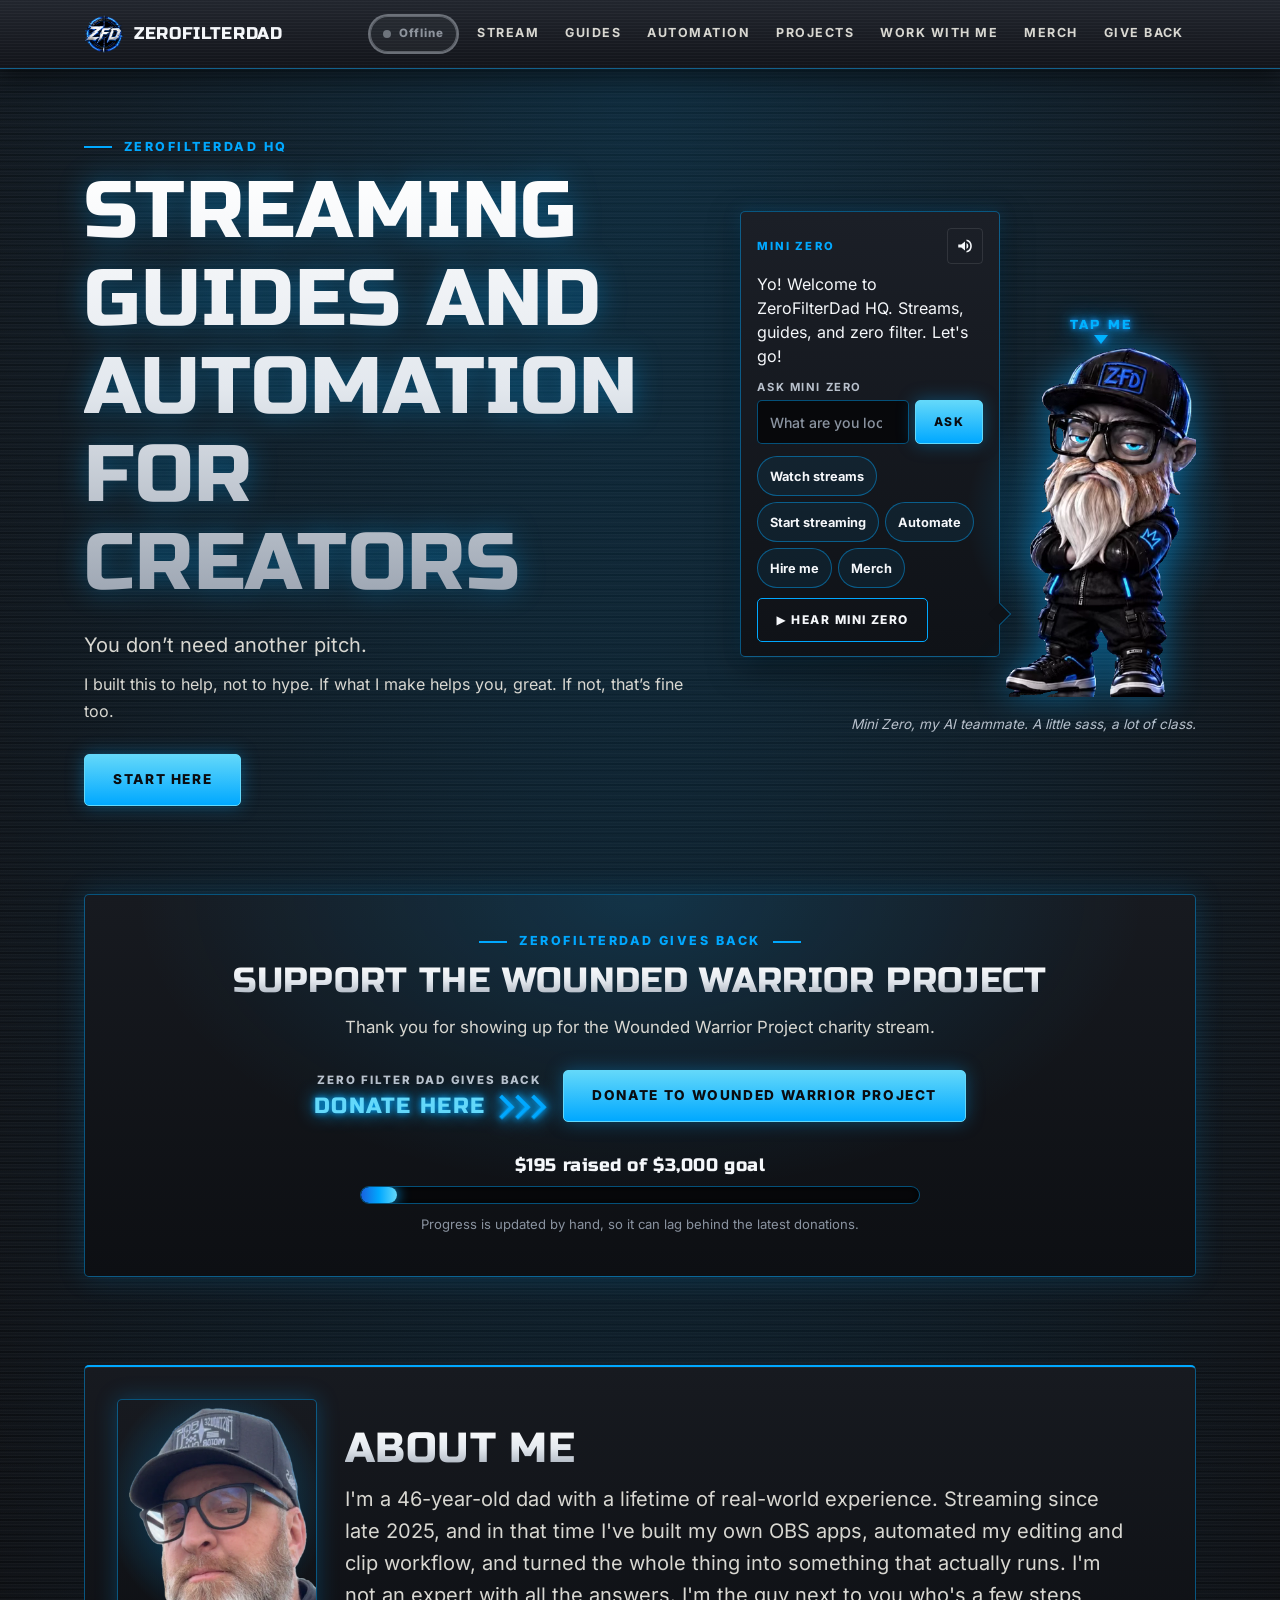
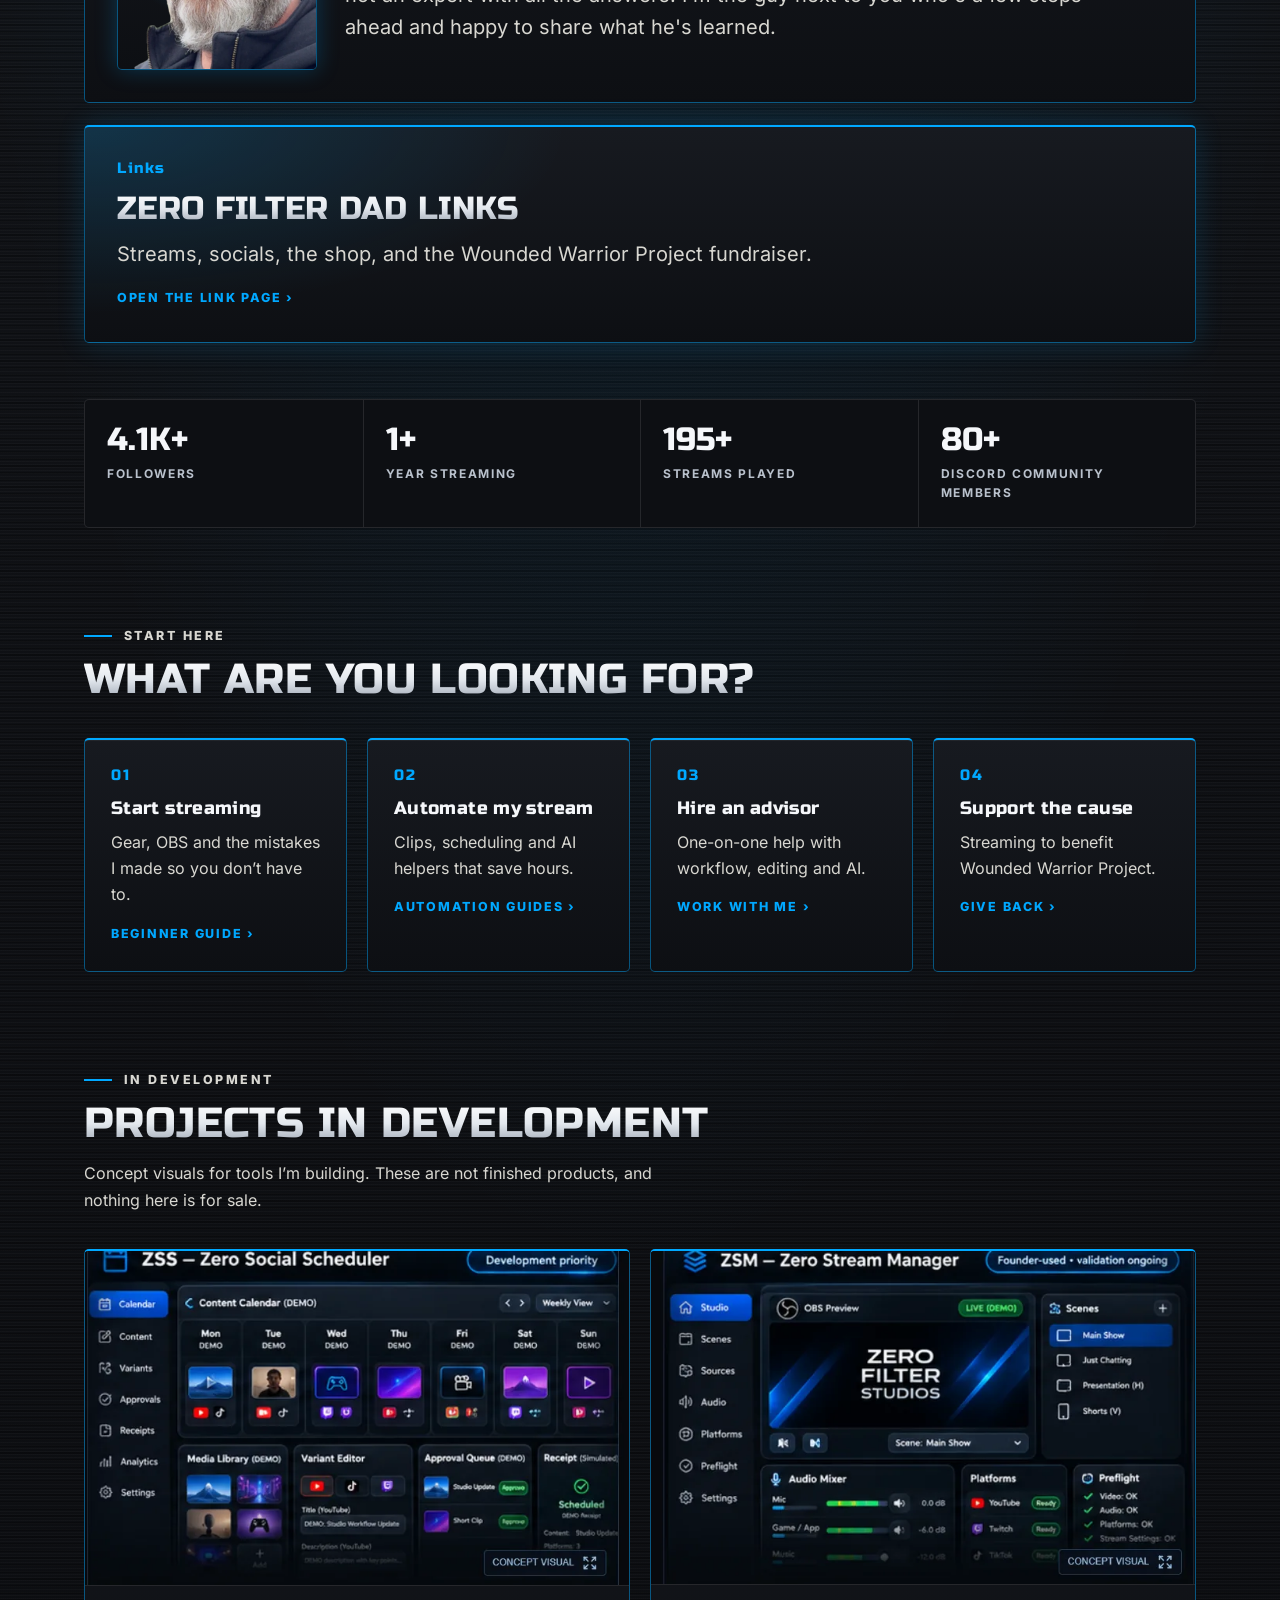
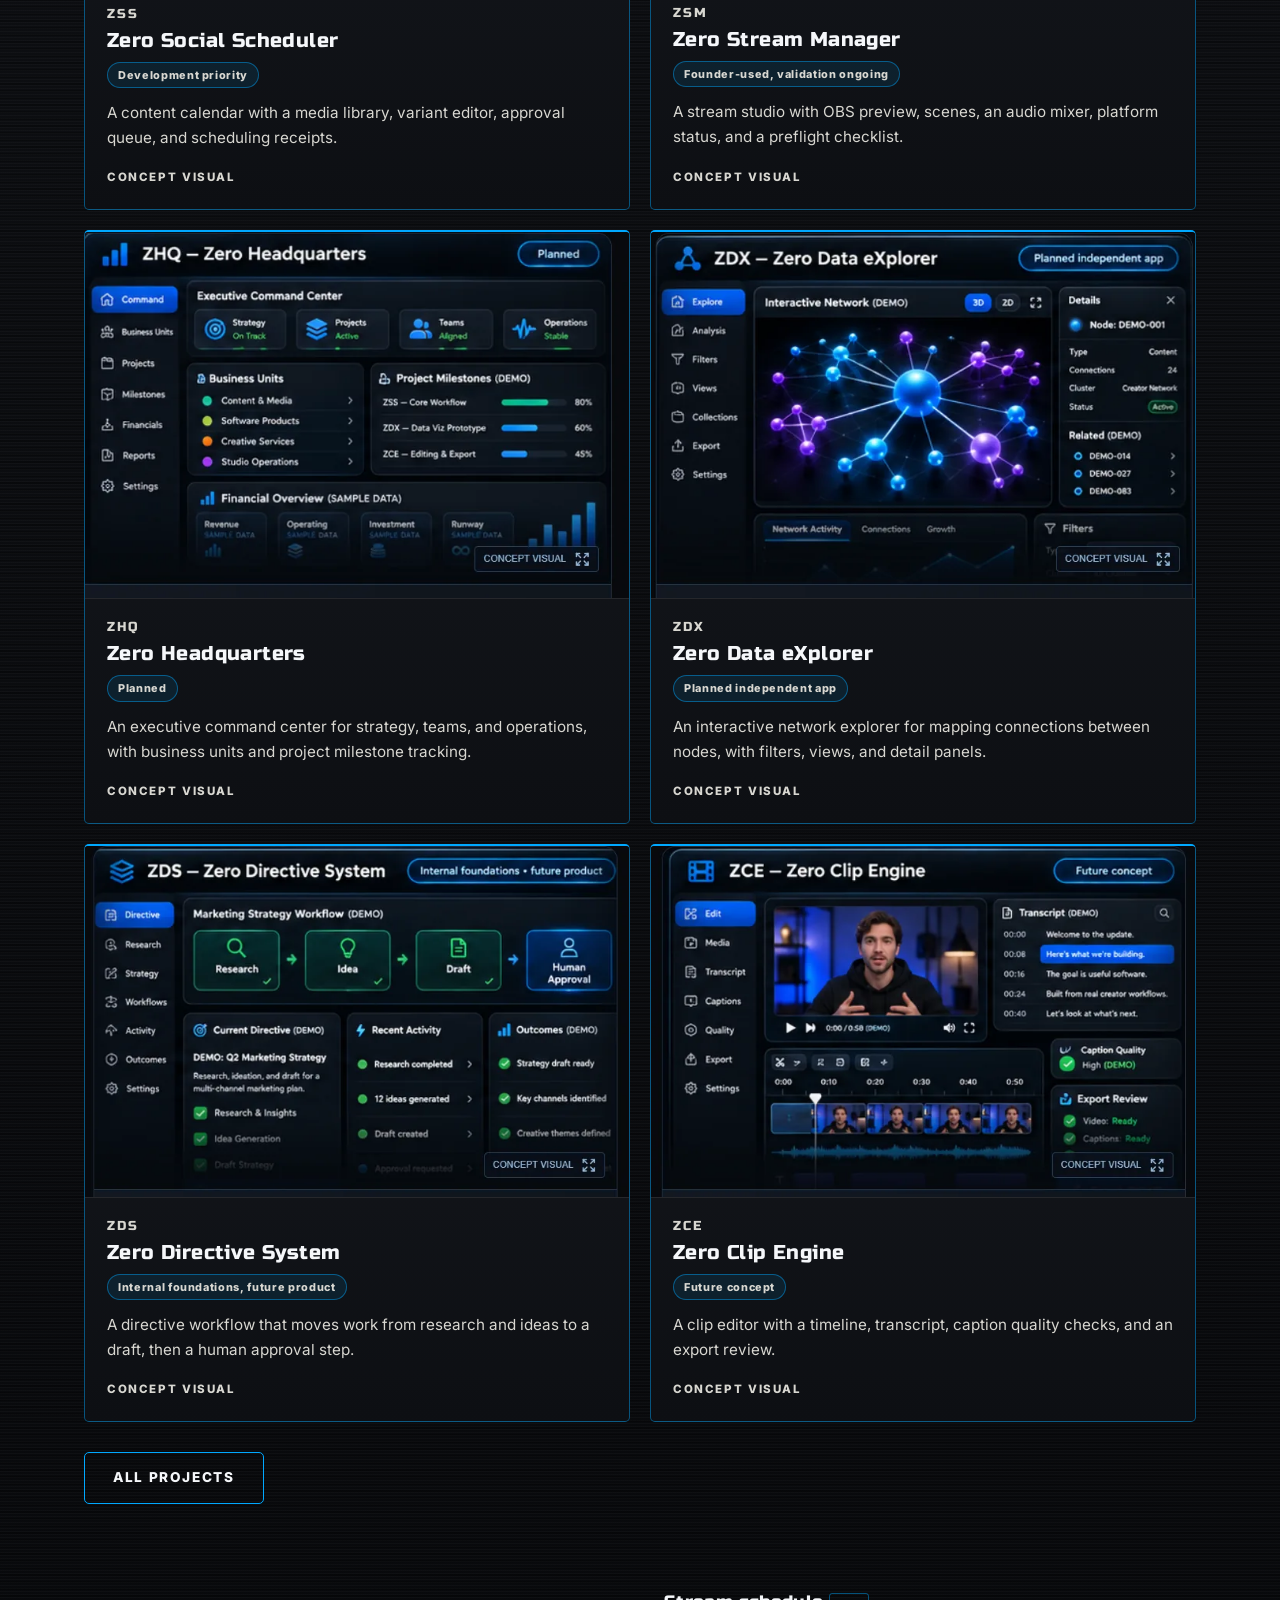
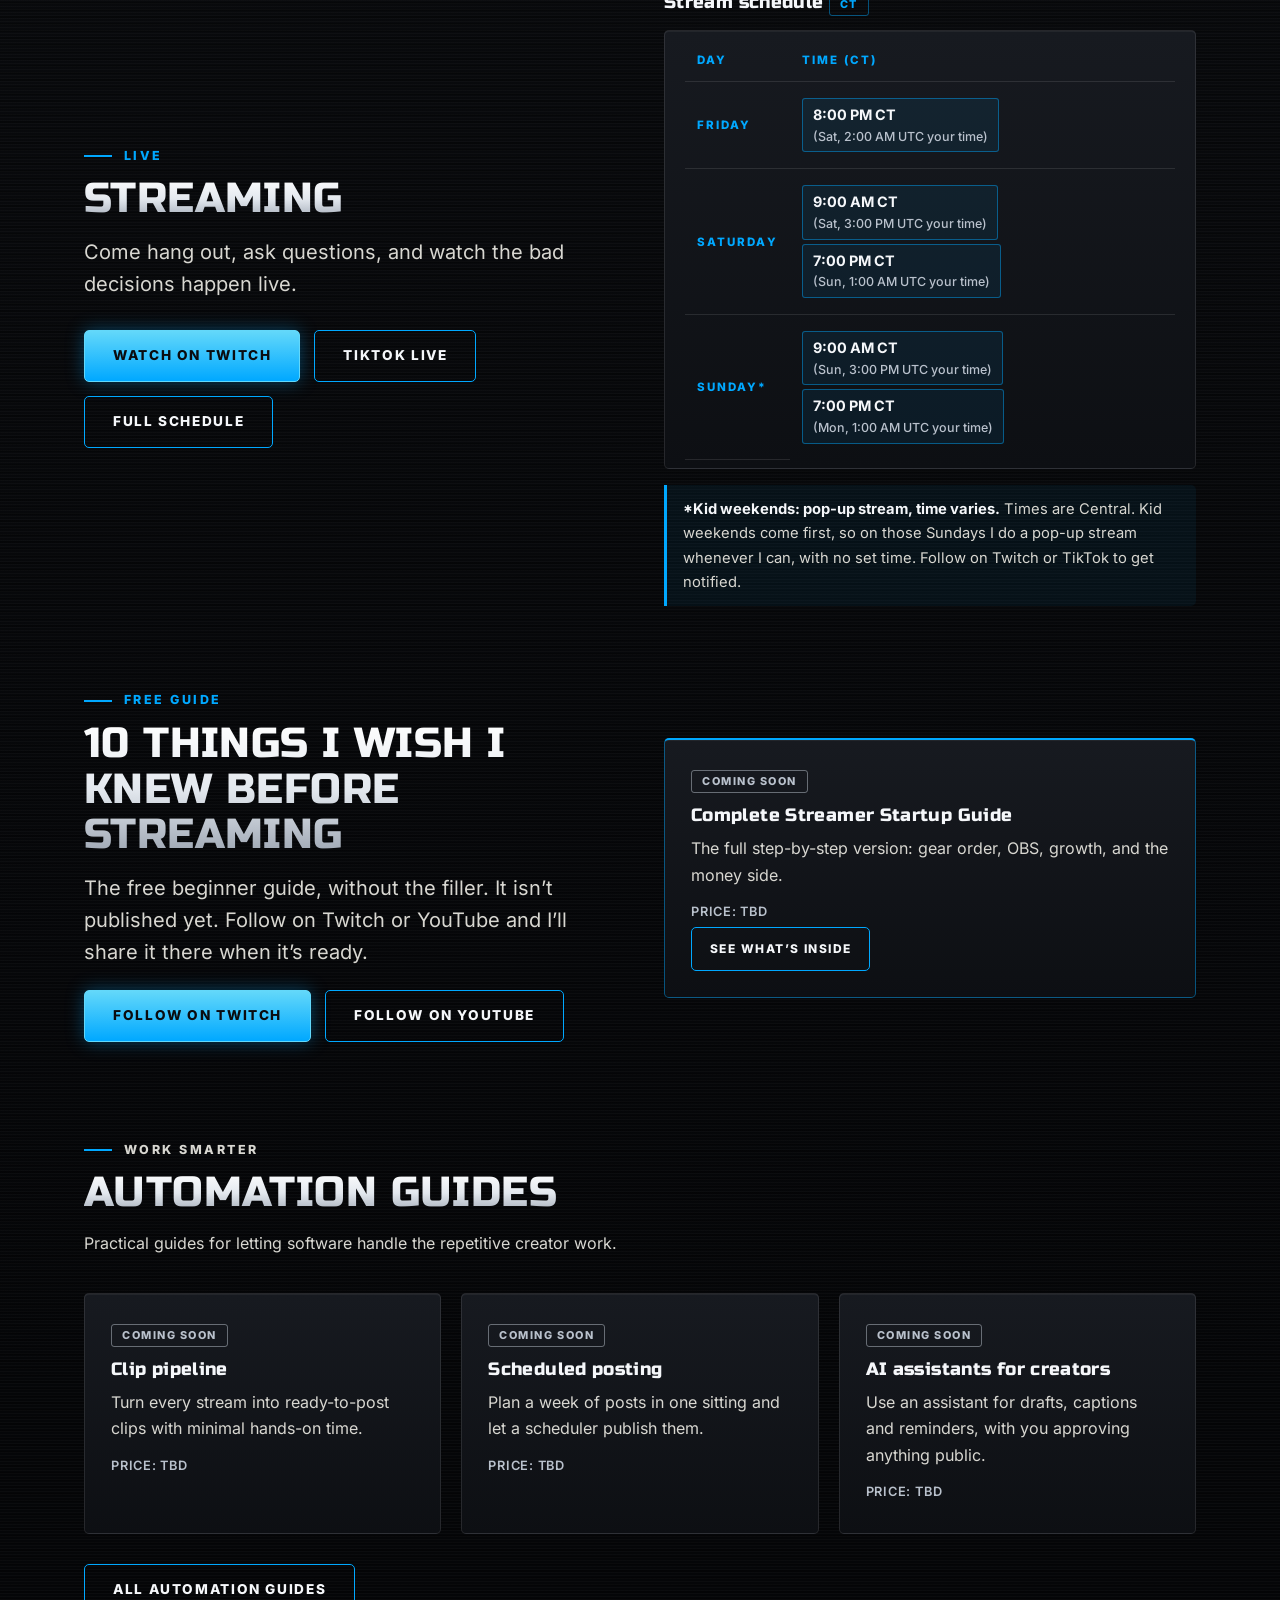
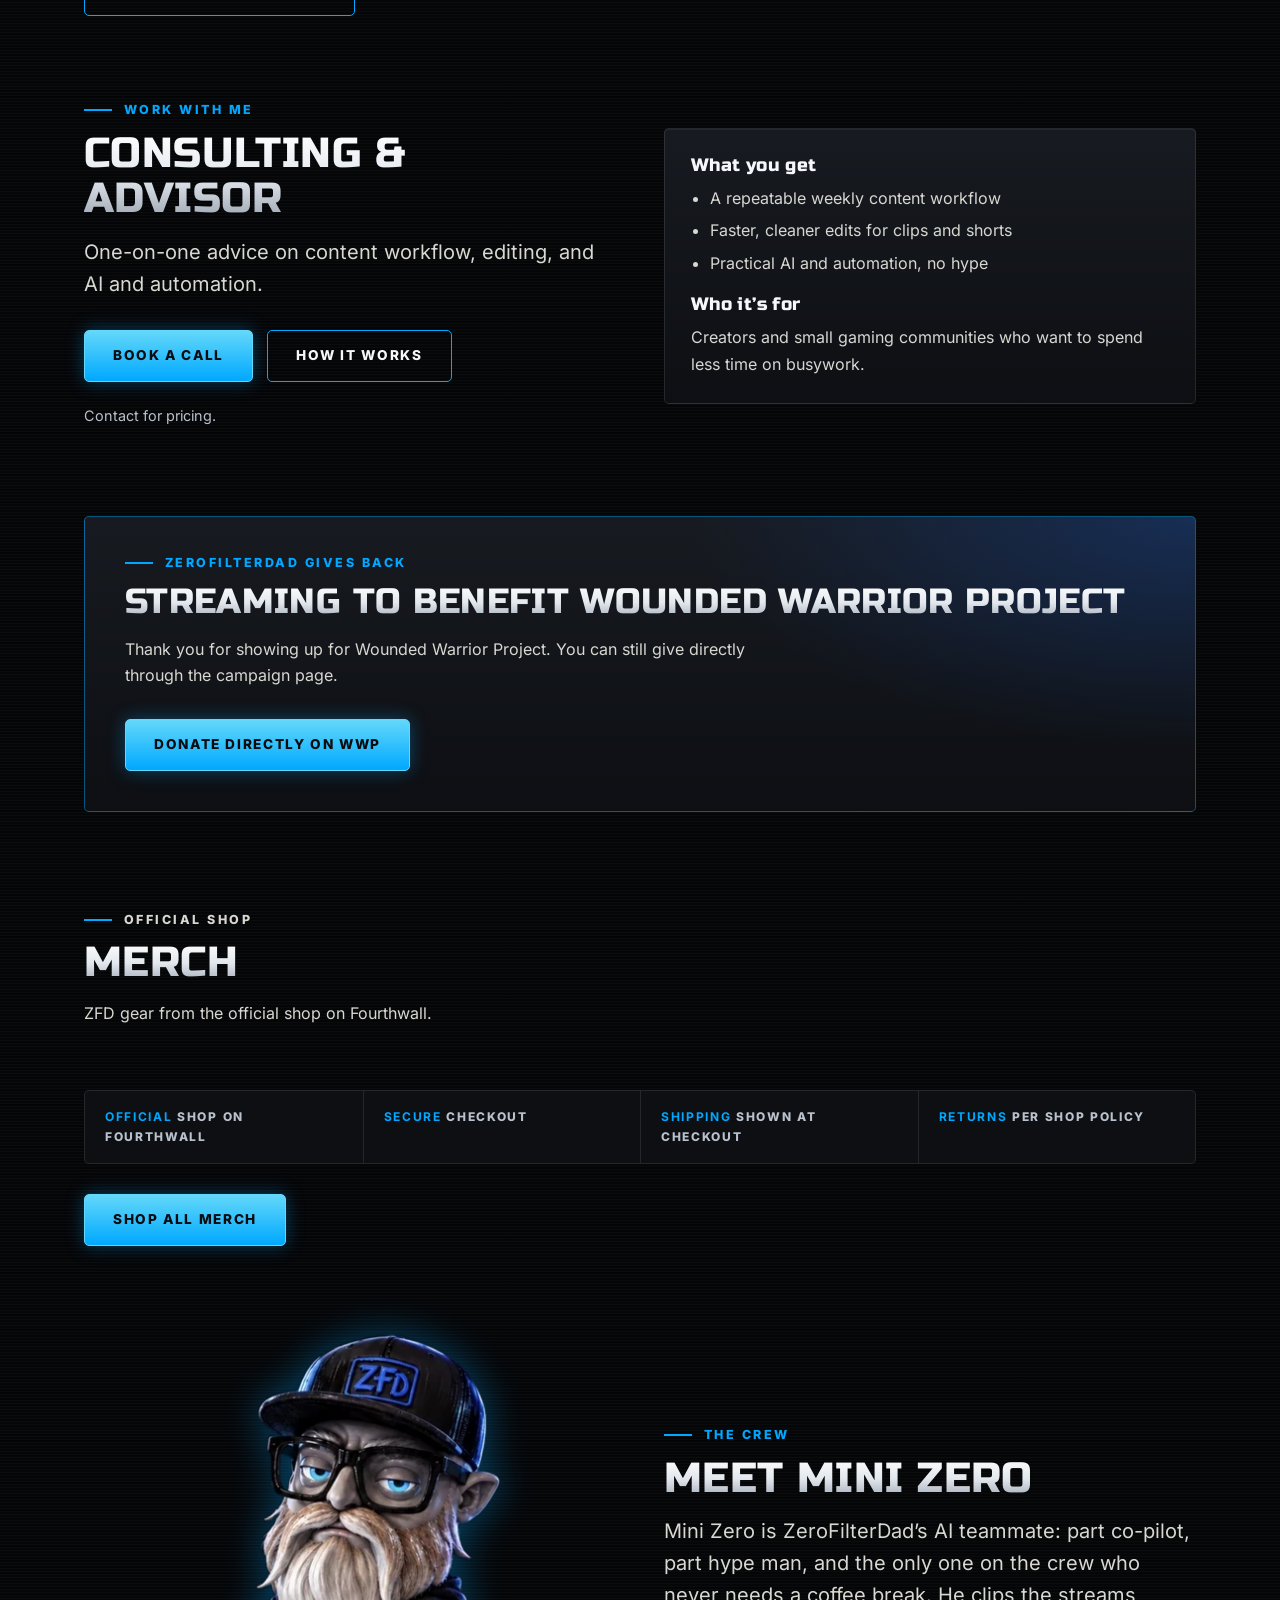
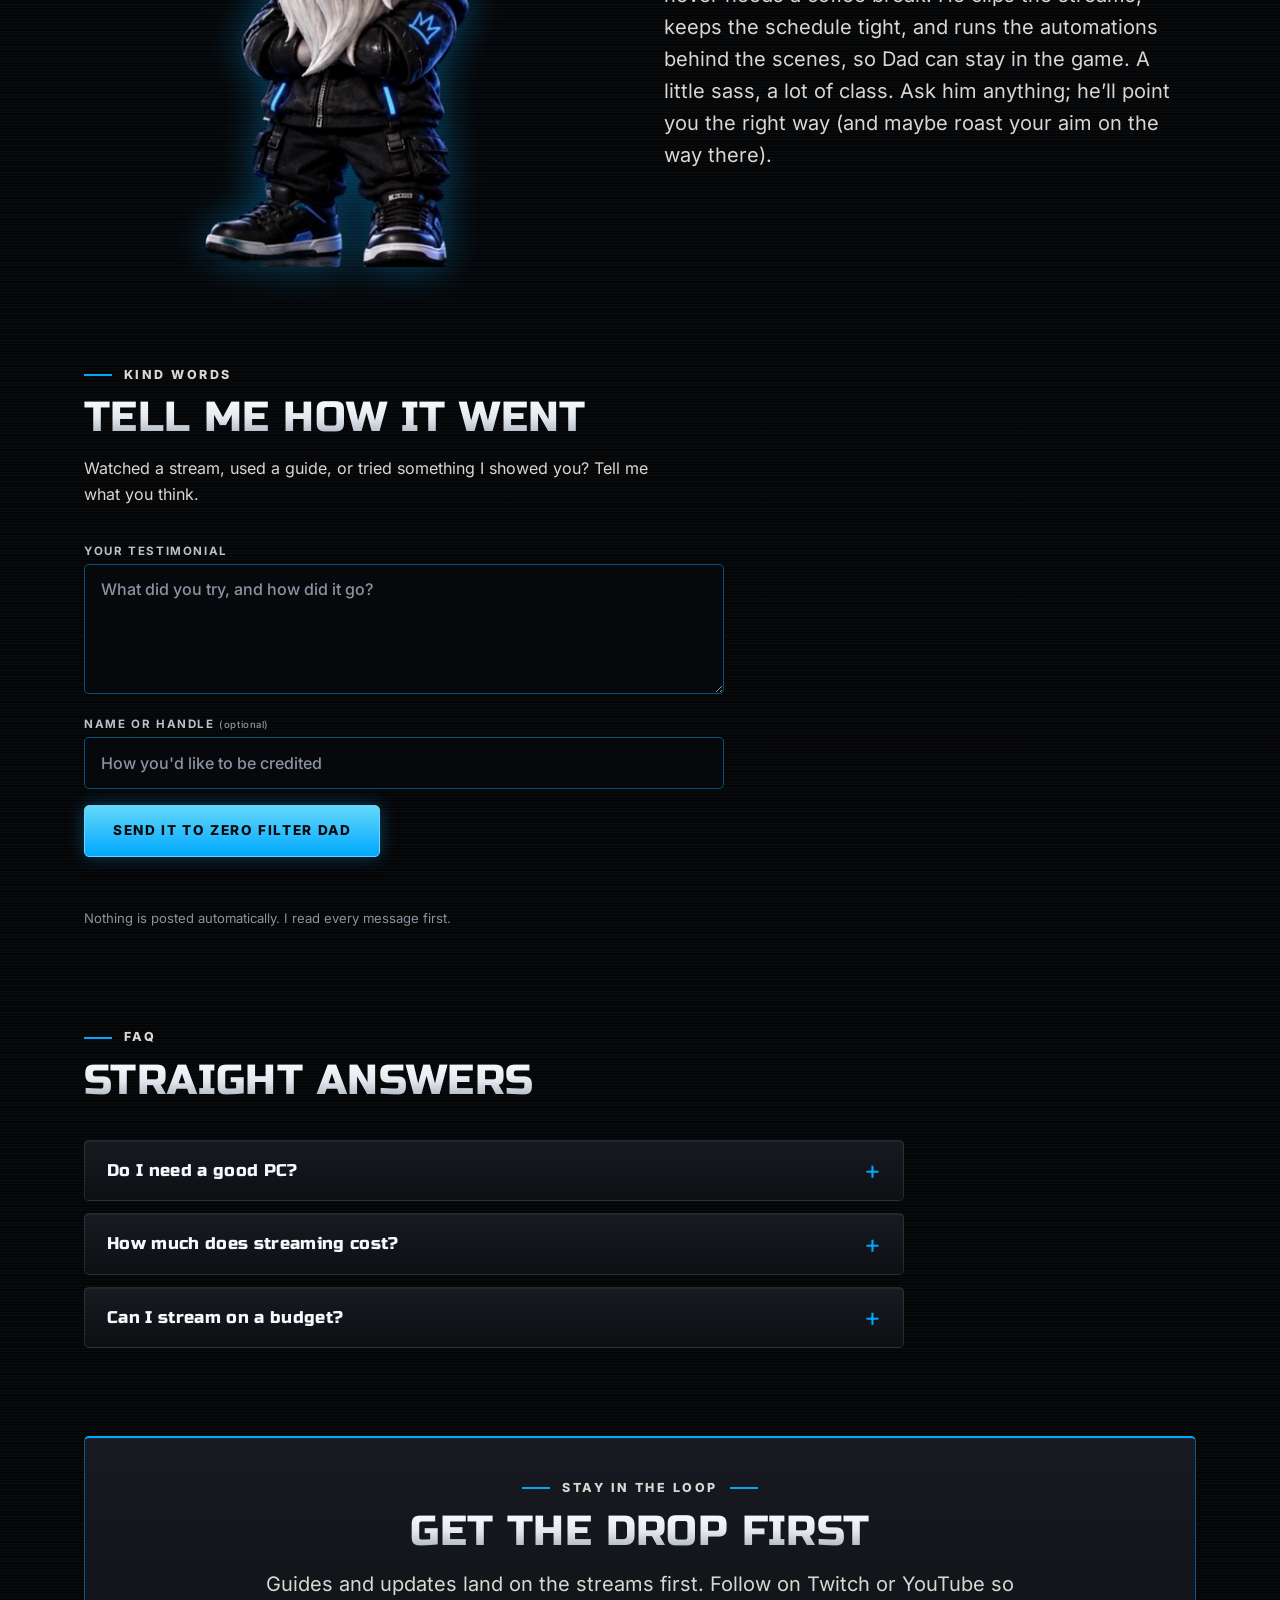
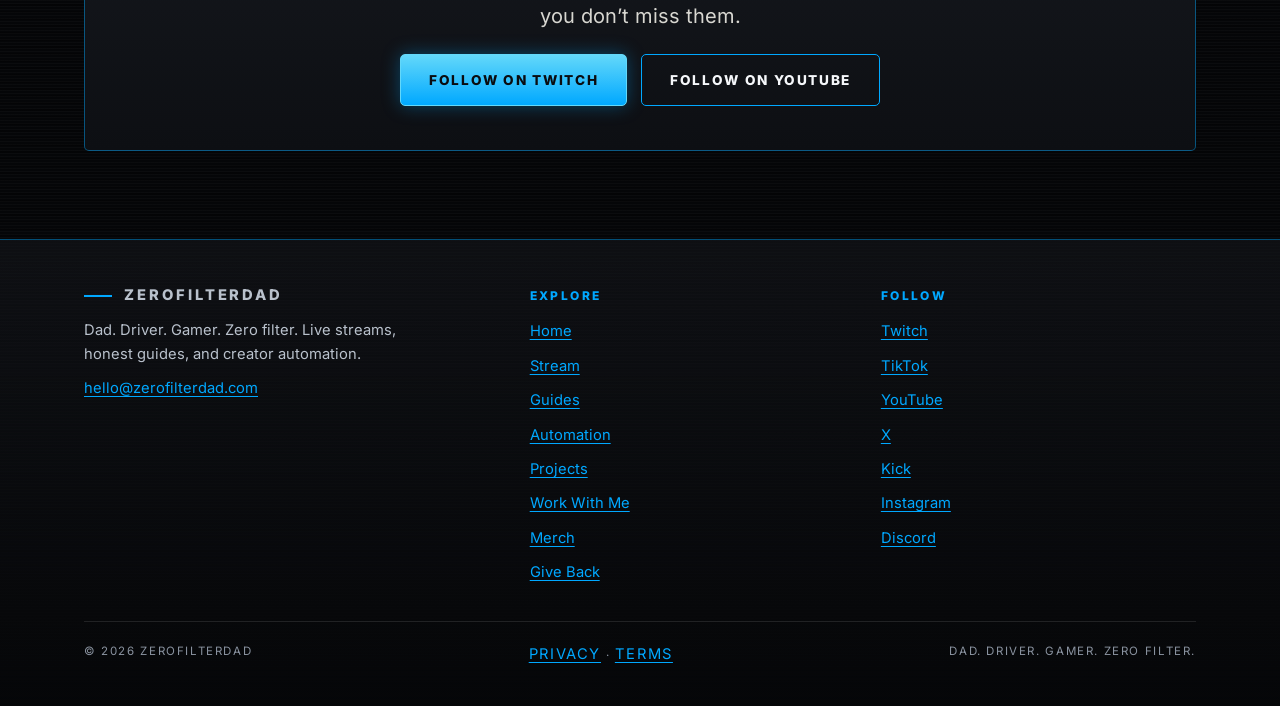
==== commit 253d7cc6: "Add Privacy Policy and Terms of Service pages for Zero Stream Manager. These pages support Google OA" ====
--- a/index.html
+++ b/index.html
@@ -457,7 +457,7 @@
       <div><h2>Follow</h2><ul><li><a href="https://www.twitch.tv/zerofilterdad" target="_blank" rel="noopener noreferrer">Twitch<span class="sr-only"> (opens in a new tab)</span></a></li><li><a href="https://www.tiktok.com/@zerofilterdad" target="_blank" rel="noopener noreferrer">TikTok<span class="sr-only"> (opens in a new tab)</span></a></li><li><a href="https://www.youtube.com/@ZeroFilterDad" target="_blank" rel="noopener noreferrer">YouTube<span class="sr-only"> (opens in a new tab)</span></a></li><li><a href="https://x.com/Zerofilterdad" target="_blank" rel="noopener noreferrer">X<span class="sr-only"> (opens in a new tab)</span></a></li><li><a href="https://kick.com/zerofilterdad" target="_blank" rel="noopener noreferrer">Kick<span class="sr-only"> (opens in a new tab)</span></a></li><li><a href="https://www.instagram.com/zerofilterdadd/" target="_blank" rel="noopener noreferrer">Instagram<span class="sr-only"> (opens in a new tab)</span></a></li><li><a href="https://discord.gg/AvTQnnGdca" target="_blank" rel="noopener noreferrer">Discord<span class="sr-only"> (opens in a new tab)</span></a></li></ul></div>
     </div>
     <!-- TODO: footer legal line. Entity name (e.g. "Zero Filter Studios LLC") only once the LLC actually exists. Add privacy/terms pages if you collect emails or sell guides here. -->
-    <div class="foot-legal"><span>&copy; 2026 ZeroFilterDad</span><span>Dad. Driver. Gamer. Zero filter.</span></div>
+    <div class="foot-legal"><span>&copy; 2026 ZeroFilterDad</span><span><a href="/privacy">Privacy</a> · <a href="/terms">Terms</a></span><span>Dad. Driver. Gamer. Zero filter.</span></div>
   </div>
 </footer>
 </body>
--- a/assets/css/style.css
+++ b/assets/css/style.css
@@ -496,3 +496,8 @@
   .top-clip { min-width: 0; }
   .top-clip { max-width: 380px; width: 100%; margin: 0 auto; }
 }
+
+/* Legal pages (privacy, terms) */
+.legal { max-width: 68ch; padding: 0 0 var(--section); color: var(--body); }
+.legal h2 { font-family: var(--font-body); font-size: 1.05rem; font-weight: 800; letter-spacing: .1em; text-transform: uppercase; margin: 2rem 0 .7rem; color: var(--white); }
+.legal p { line-height: 1.7; }
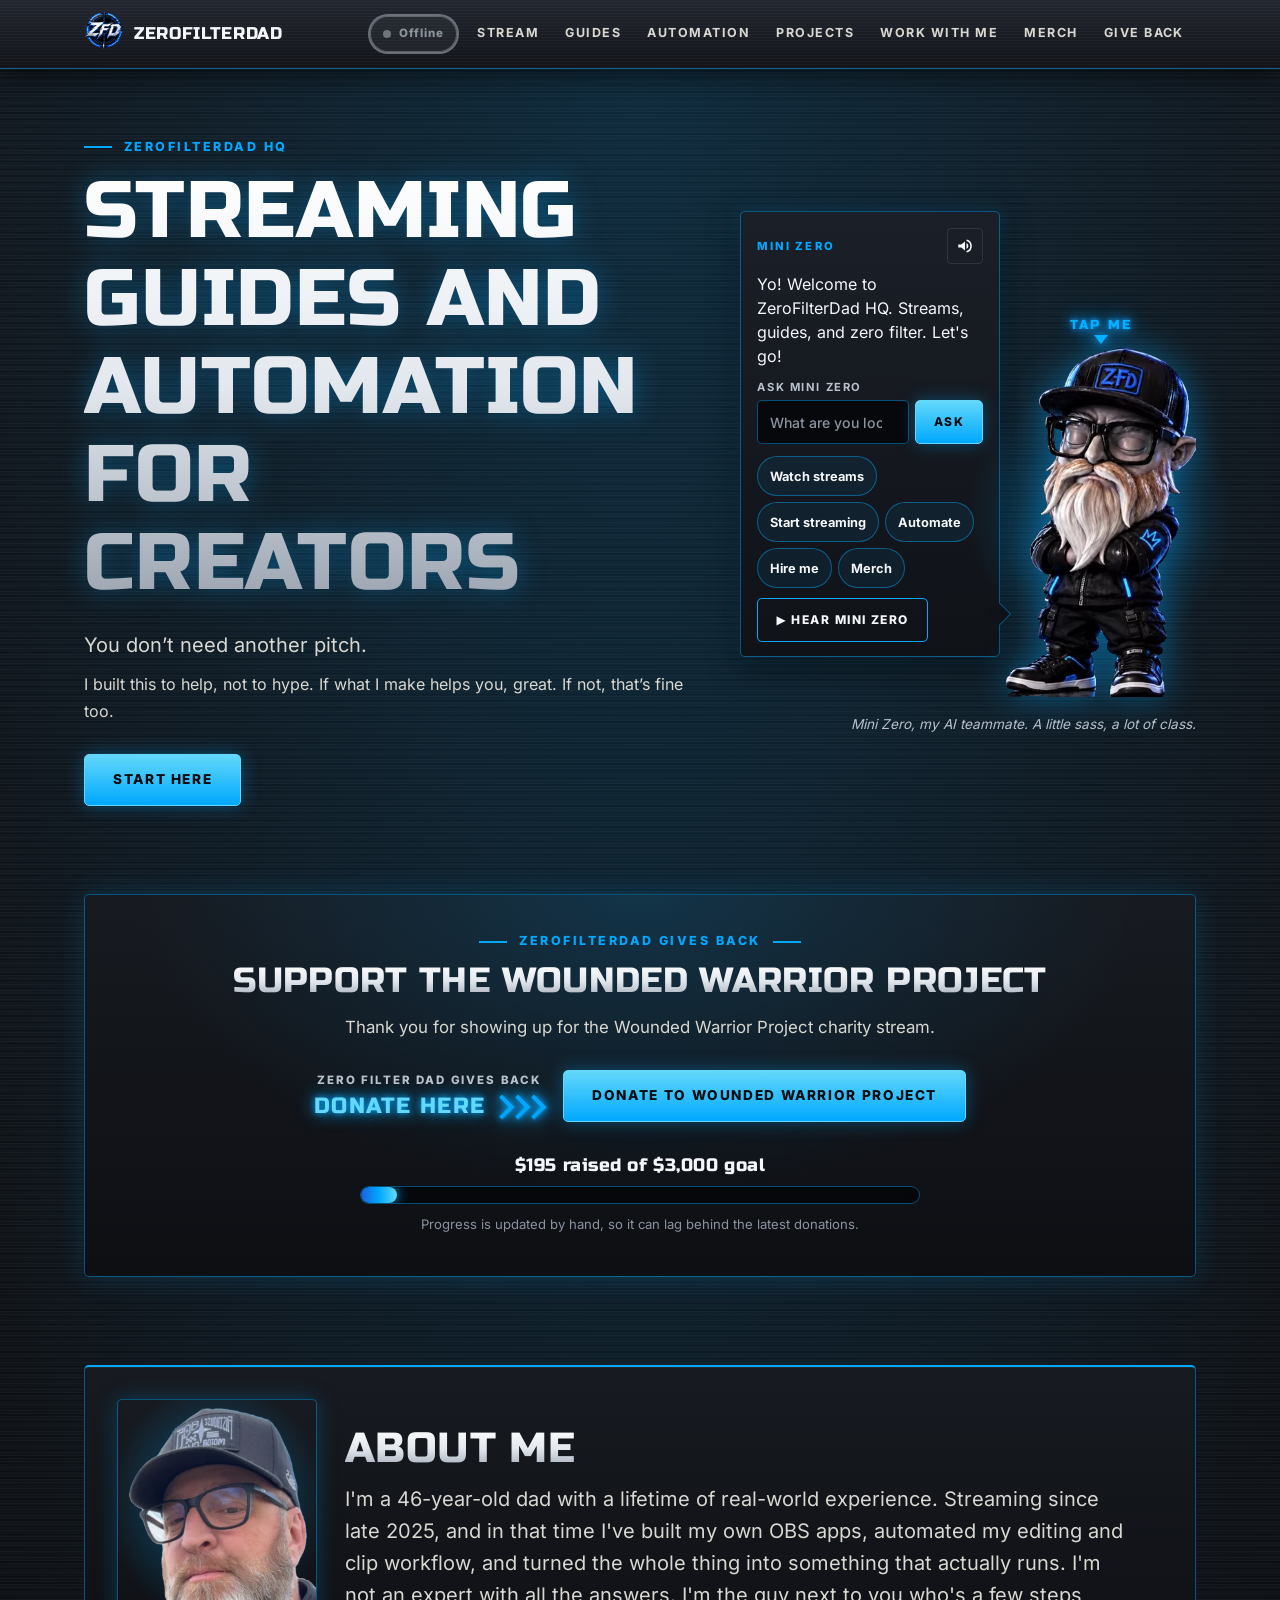
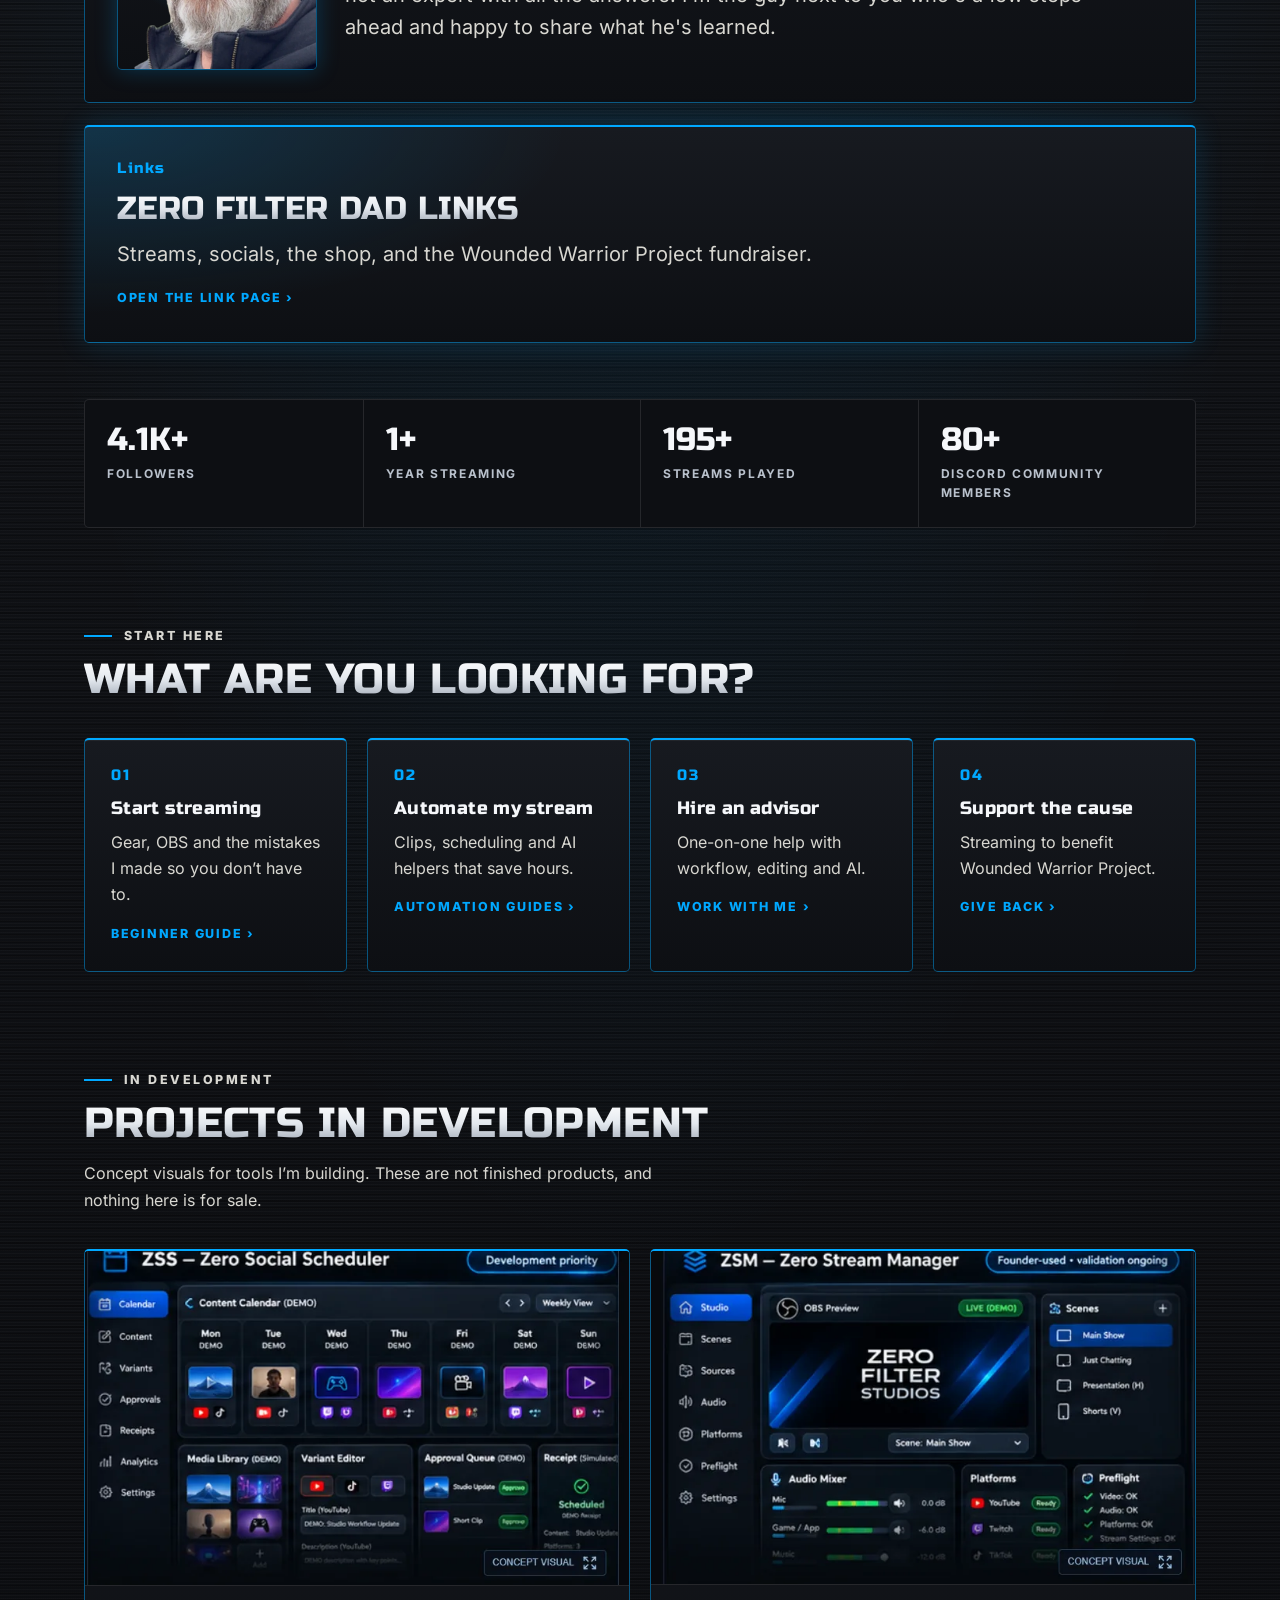
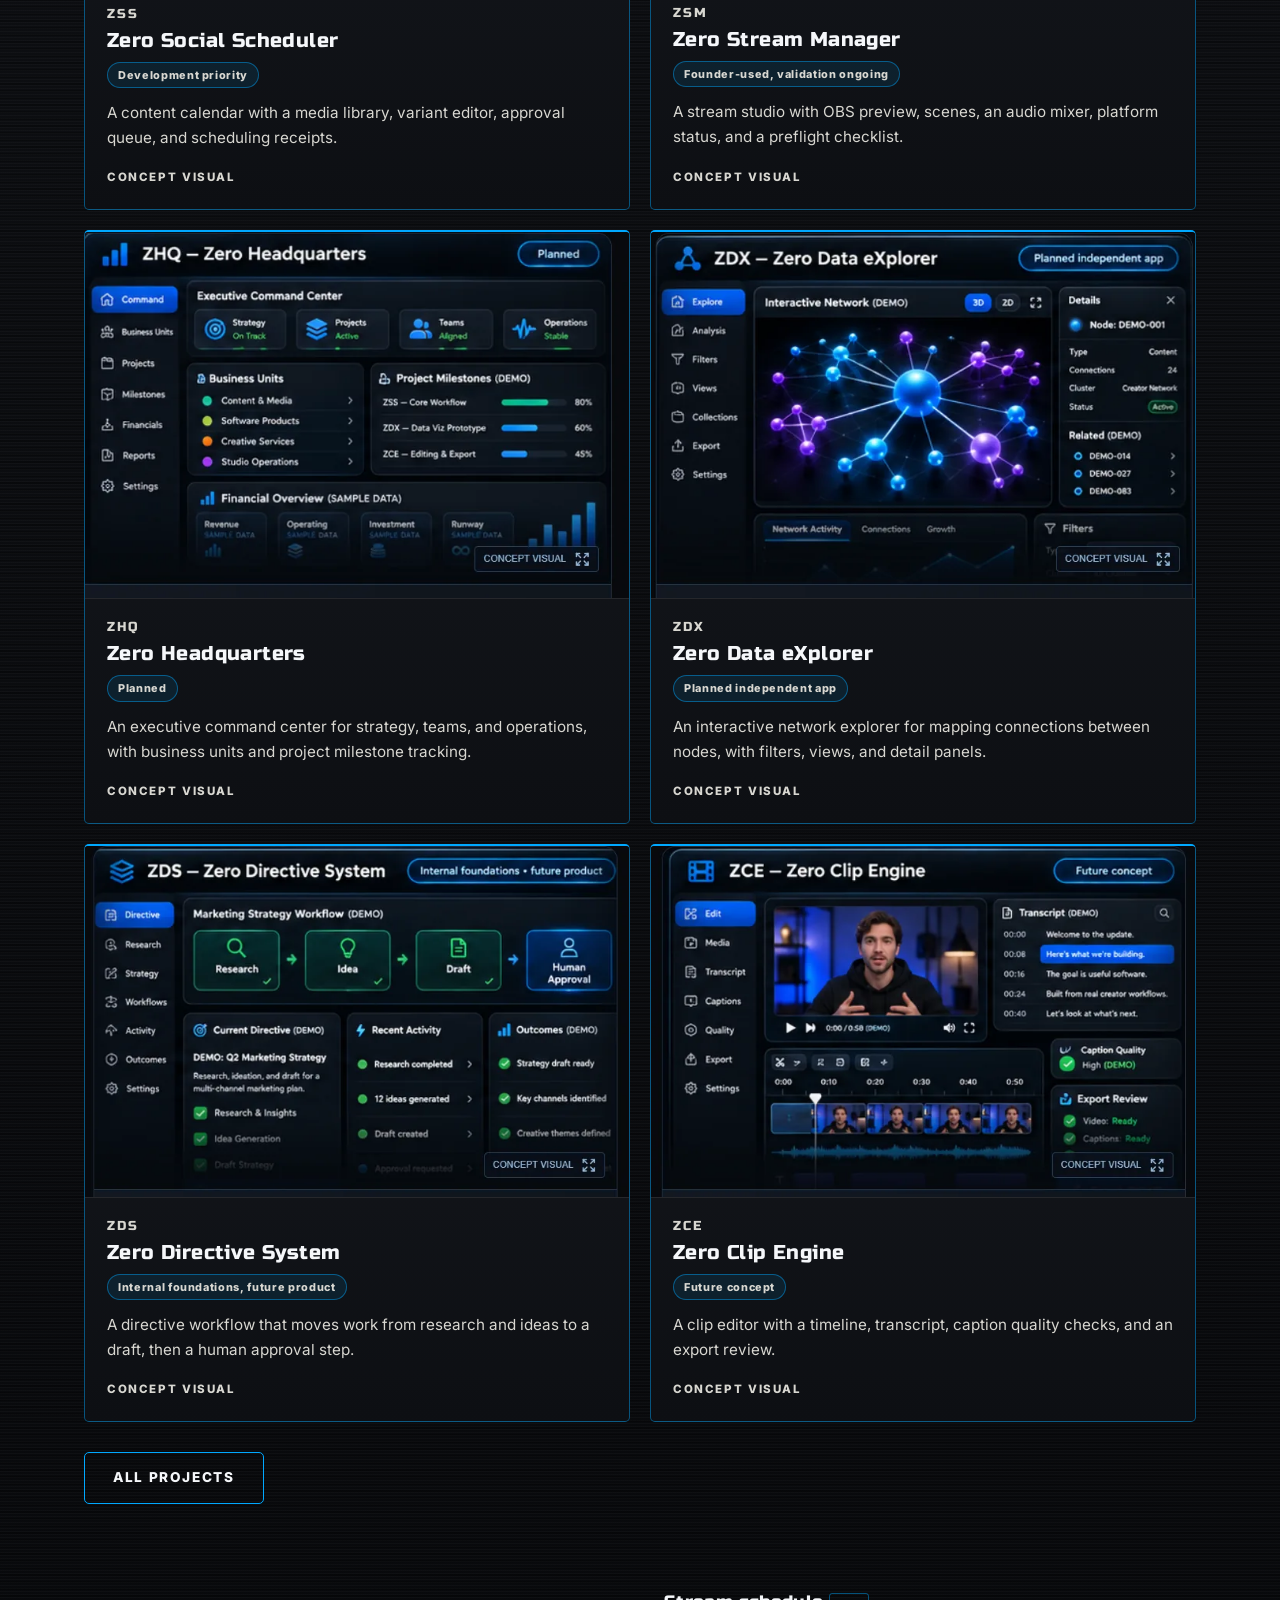
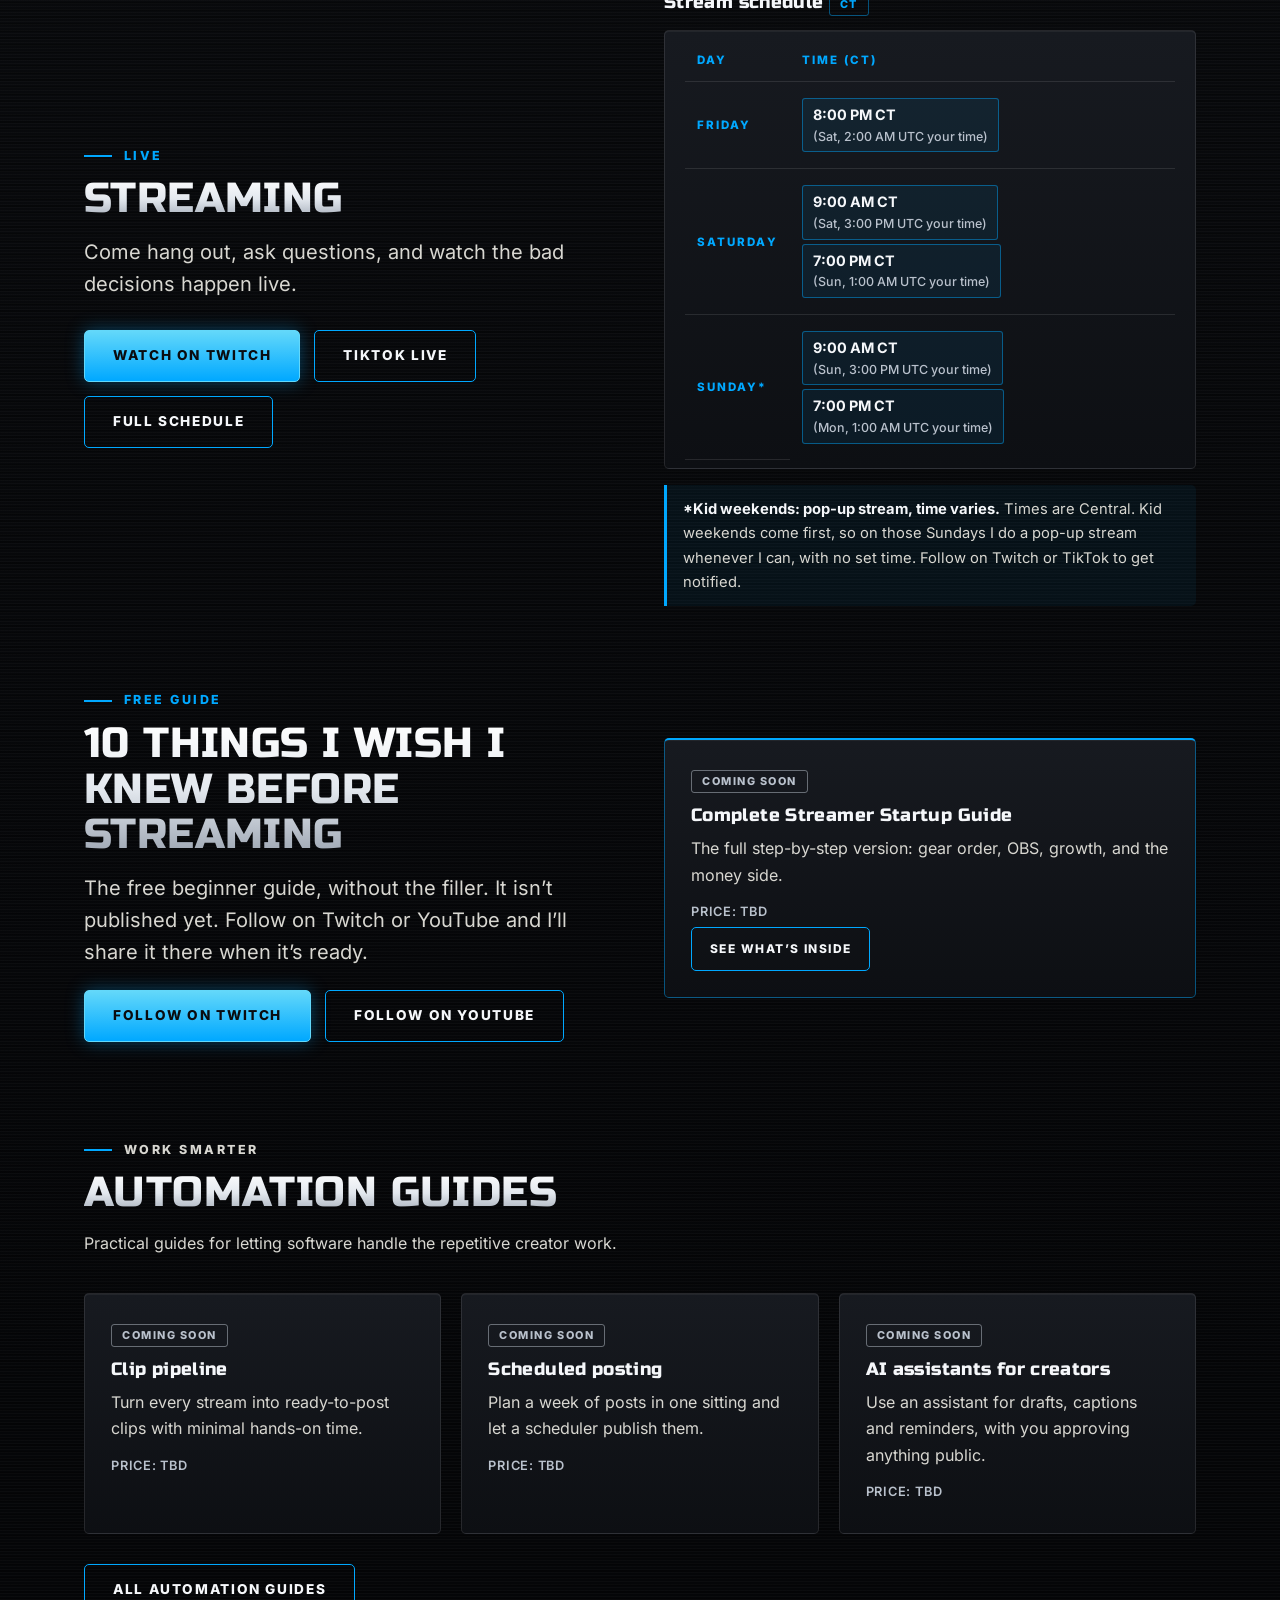
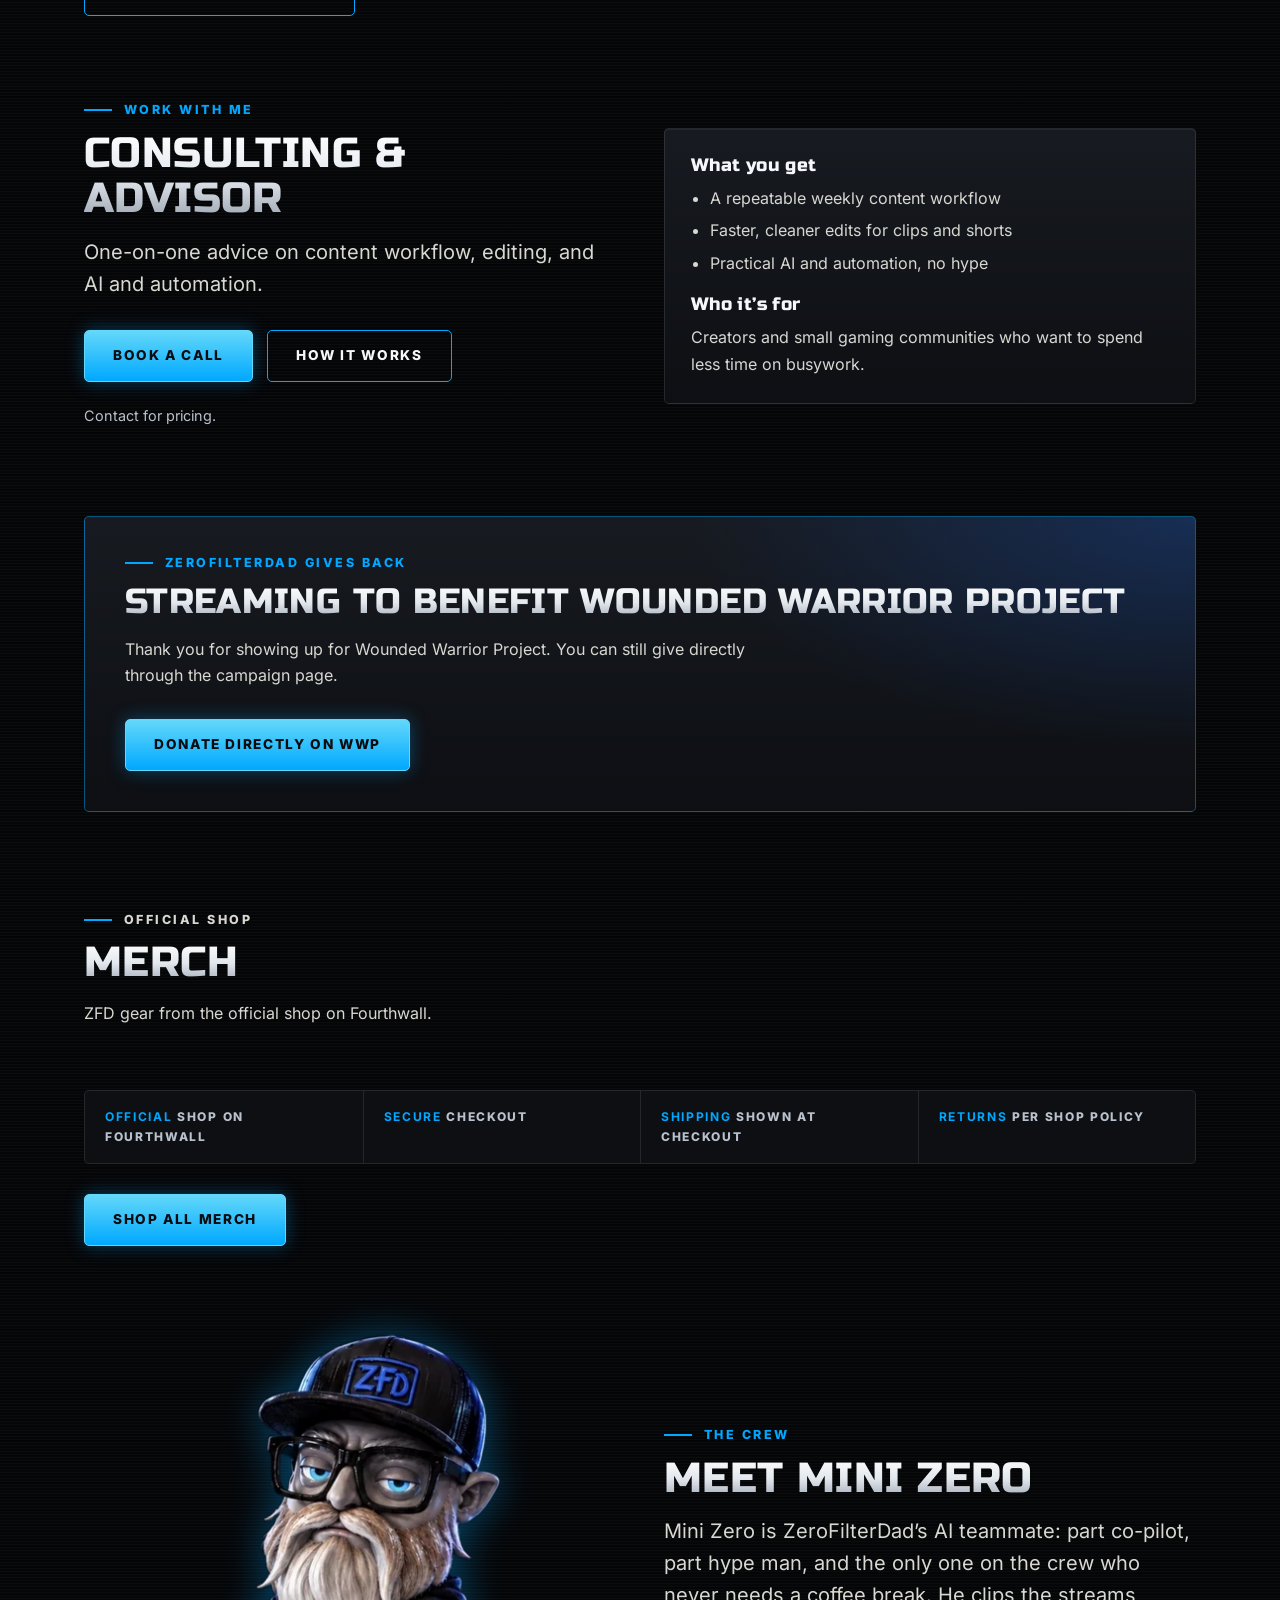
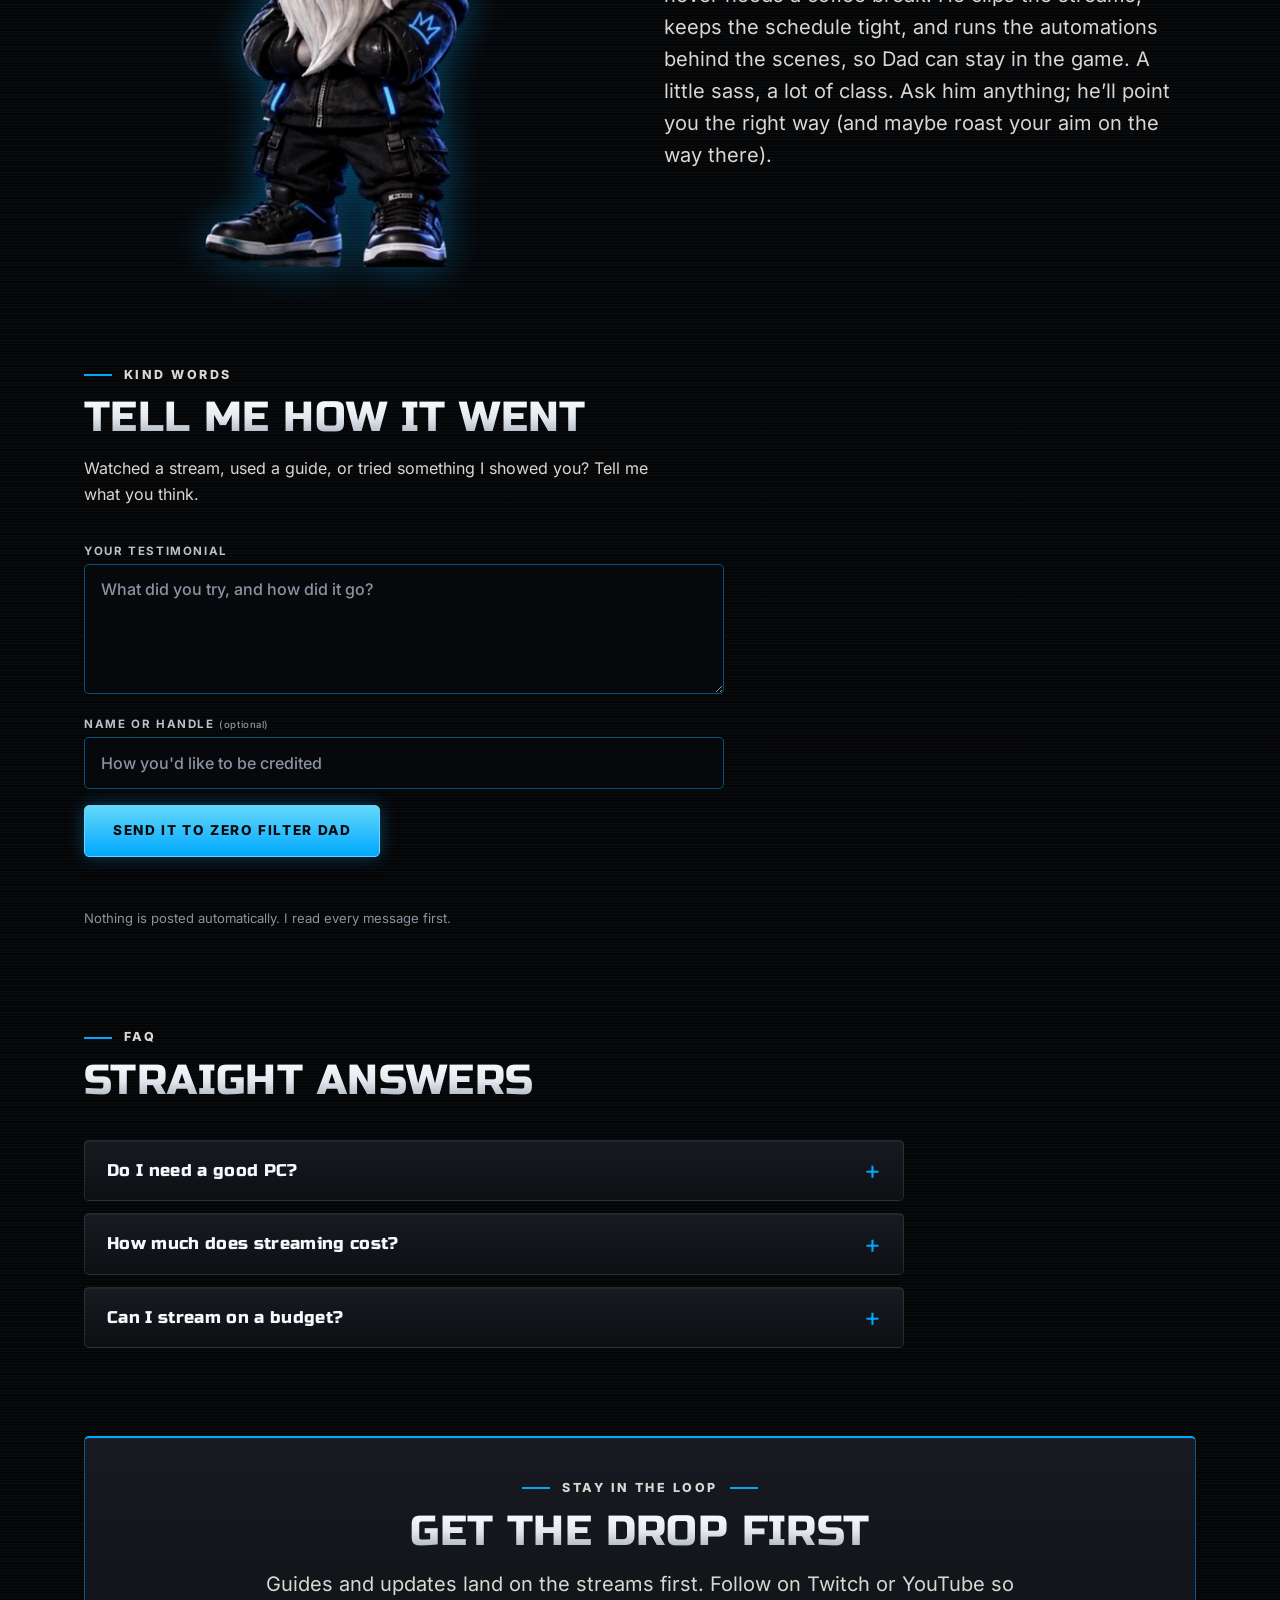
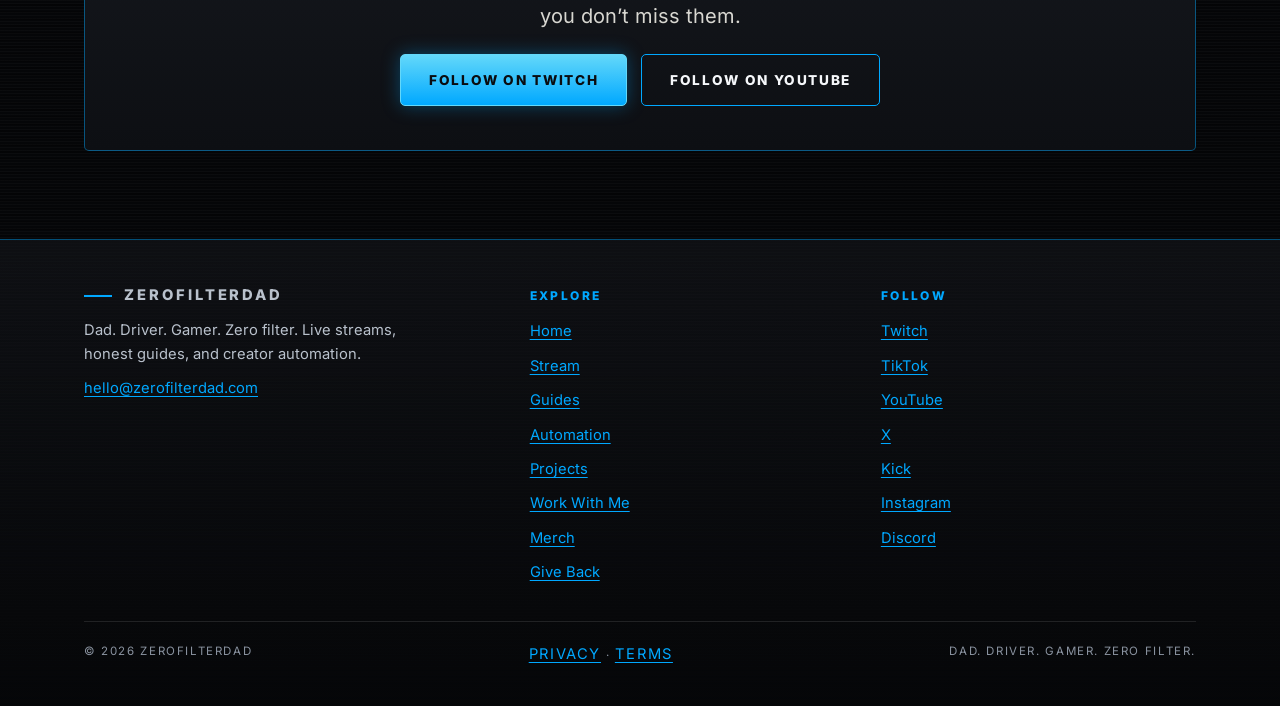
==== commit eb67fcae: "Add security headers, SEO meta, and lighter logo assets. Serve a 160px WebP/PNG logo in the header i" ====
--- a/index.html
+++ b/index.html
@@ -8,6 +8,7 @@
 <meta name="theme-color" content="#050608">
 <!-- Canonical URL is the apex: https://zerofilterdad.com/ (no www). -->
 <link rel="canonical" href="https://zerofilterdad.com/">
+<link rel="icon" href="/favicon.ico" sizes="any">
 <link rel="icon" type="image/png" href="assets/img/favicon.png">
 <link rel="apple-touch-icon" href="assets/img/apple-touch-icon.png">
 <meta property="og:type" content="website">
@@ -17,6 +18,14 @@
 <meta property="og:image" content="https://zerofilterdad.com/assets/img/og-image.jpg">
 <meta name="twitter:card" content="summary_large_image">
 <meta name="twitter:site" content="@Zerofilterdad">
+<meta property="og:url" content="https://zerofilterdad.com/">
+<meta property="og:locale" content="en_US">
+<meta property="og:image:alt" content="ZeroFilterDad">
+<meta property="og:image:width" content="1200">
+<meta property="og:image:height" content="630">
+<meta name="twitter:title" content="ZeroFilterDad | Streaming Guides &amp; Creator Automation">
+<meta name="twitter:description" content="I built this to help, not to hype. If what I make helps you, great. If not, that's fine too. Live gaming, streaming guides, automation help and merch from ZeroFilterDad.">
+<meta name="twitter:image" content="https://zerofilterdad.com/assets/img/og-image.jpg">
 <link rel="preload" href="assets/fonts/RussoOne-400.woff2" as="font" type="font/woff2" crossorigin>
 <link rel="preload" href="assets/fonts/Inter-var-latin.woff2" as="font" type="font/woff2" crossorigin>
 <link rel="stylesheet" href="assets/css/style.css?v=4">
@@ -32,13 +41,51 @@
 <script src="assets/js/home-extras.js?v=1" defer></script>
 <script src="assets/js/merch-grid.js?v=1" defer></script>
 <script src="assets/js/donate.js?v=2" defer></script>
+<script type="application/ld+json">
+{
+  "@context": "https://schema.org",
+  "@graph": [
+    {
+      "@type": "WebSite",
+      "@id": "https://zerofilterdad.com/#website",
+      "url": "https://zerofilterdad.com/",
+      "name": "ZeroFilterDad",
+      "description": "I built this to help, not to hype. If what I make helps you, great. If not, that's fine too. Live gaming, streaming guides, automation help and merch from ZeroFilterDad.",
+      "inLanguage": "en",
+      "publisher": {
+        "@id": "https://zerofilterdad.com/#organization"
+      }
+    },
+    {
+      "@type": "Organization",
+      "@id": "https://zerofilterdad.com/#organization",
+      "name": "ZeroFilterDad",
+      "alternateName": [
+        "Zero Filter Dad",
+        "Zero Filter Studios"
+      ],
+      "url": "https://zerofilterdad.com/",
+      "logo": "https://zerofilterdad.com/assets/img/logo.png",
+      "sameAs": [
+        "https://www.twitch.tv/zerofilterdad",
+        "https://www.youtube.com/@ZeroFilterDad",
+        "https://www.tiktok.com/@zerofilterdad",
+        "https://x.com/Zerofilterdad",
+        "https://www.instagram.com/zerofilterdadd/",
+        "https://kick.com/zerofilterdad",
+        "https://discord.gg/AvTQnnGdca"
+      ]
+    }
+  ]
+}
+</script>
 </head>
 <body>
 <a class="skip-link" href="#main">Skip to content</a>
 <header class="site-header">
   <div class="wrap nav-row">
     <a class="brand" href="/" aria-label="ZeroFilterDad home">
-      <img src="assets/img/logo.png" width="40" height="40" alt="">
+      <picture><source srcset="assets/img/logo.webp" type="image/webp"><img src="assets/img/logo-160.png" width="40" height="40" alt="" decoding="async"></picture>
       <span>ZeroFilterDad</span>
     </a>
     <div class="nav-wrap">
@@ -184,7 +231,7 @@
     <div class="project-grid">
       <article class="card accent project-card">
         <div class="project-media">
-          <img src="assets/img/projects/zss.webp" width="697" height="427" alt="Concept visual of ZSS Zero Social Scheduler, showing a weekly content calendar, media library, variant editor, and approval queue">
+          <img src="assets/img/projects/zss.webp" width="697" height="427" alt="Concept visual of ZSS Zero Social Scheduler, showing a weekly content calendar, media library, variant editor, and approval queue" loading="lazy" decoding="async">
         </div>
         <div class="project-body">
           <p class="project-code">ZSS</p>
@@ -196,7 +243,7 @@
       </article>
       <article class="card accent project-card">
         <div class="project-media">
-          <img src="assets/img/projects/zsm.webp" width="698" height="427" alt="Concept visual of ZSM Zero Stream Manager, showing an OBS preview, scenes, audio mixer, platform status, and preflight checklist">
+          <img src="assets/img/projects/zsm.webp" width="698" height="427" alt="Concept visual of ZSM Zero Stream Manager, showing an OBS preview, scenes, audio mixer, platform status, and preflight checklist" loading="lazy" decoding="async">
         </div>
         <div class="project-body">
           <p class="project-code">ZSM</p>
@@ -208,7 +255,7 @@
       </article>
       <article class="card accent project-card">
         <div class="project-media">
-          <img src="assets/img/projects/zhq.webp" width="690" height="465" alt="Concept visual of ZHQ Zero Headquarters, showing an executive command center with strategy, project milestones, business units, and sample financial overview">
+          <img src="assets/img/projects/zhq.webp" width="690" height="465" alt="Concept visual of ZHQ Zero Headquarters, showing an executive command center with strategy, project milestones, business units, and sample financial overview" loading="lazy" decoding="async">
         </div>
         <div class="project-body">
           <p class="project-code">ZHQ</p>
@@ -220,7 +267,7 @@
       </article>
       <article class="card accent project-card">
         <div class="project-media">
-          <img src="assets/img/projects/zdx.webp" width="690" height="465" alt="Concept visual of ZDX Zero Data eXplorer, showing an interactive network graph with node details, related items, and filters">
+          <img src="assets/img/projects/zdx.webp" width="690" height="465" alt="Concept visual of ZDX Zero Data eXplorer, showing an interactive network graph with node details, related items, and filters" loading="lazy" decoding="async">
         </div>
         <div class="project-body">
           <p class="project-code">ZDX</p>
@@ -232,7 +279,7 @@
       </article>
       <article class="card accent project-card">
         <div class="project-media">
-          <img src="assets/img/projects/zds.webp" width="707" height="456" alt="Concept visual of ZDS Zero Directive System, showing a research-to-idea-to-draft workflow that ends with human approval">
+          <img src="assets/img/projects/zds.webp" width="707" height="456" alt="Concept visual of ZDS Zero Directive System, showing a research-to-idea-to-draft workflow that ends with human approval" loading="lazy" decoding="async">
         </div>
         <div class="project-body">
           <p class="project-code">ZDS</p>
@@ -244,7 +291,7 @@
       </article>
       <article class="card accent project-card">
         <div class="project-media">
-          <img src="assets/img/projects/zce.webp" width="707" height="456" alt="Concept visual of ZCE Zero Clip Engine, showing a clip editor with a video preview, transcript, timeline, caption quality, and export review">
+          <img src="assets/img/projects/zce.webp" width="707" height="456" alt="Concept visual of ZCE Zero Clip Engine, showing a clip editor with a video preview, transcript, timeline, caption quality, and export review" loading="lazy" decoding="async">
         </div>
         <div class="project-body">
           <p class="project-code">ZCE</p>
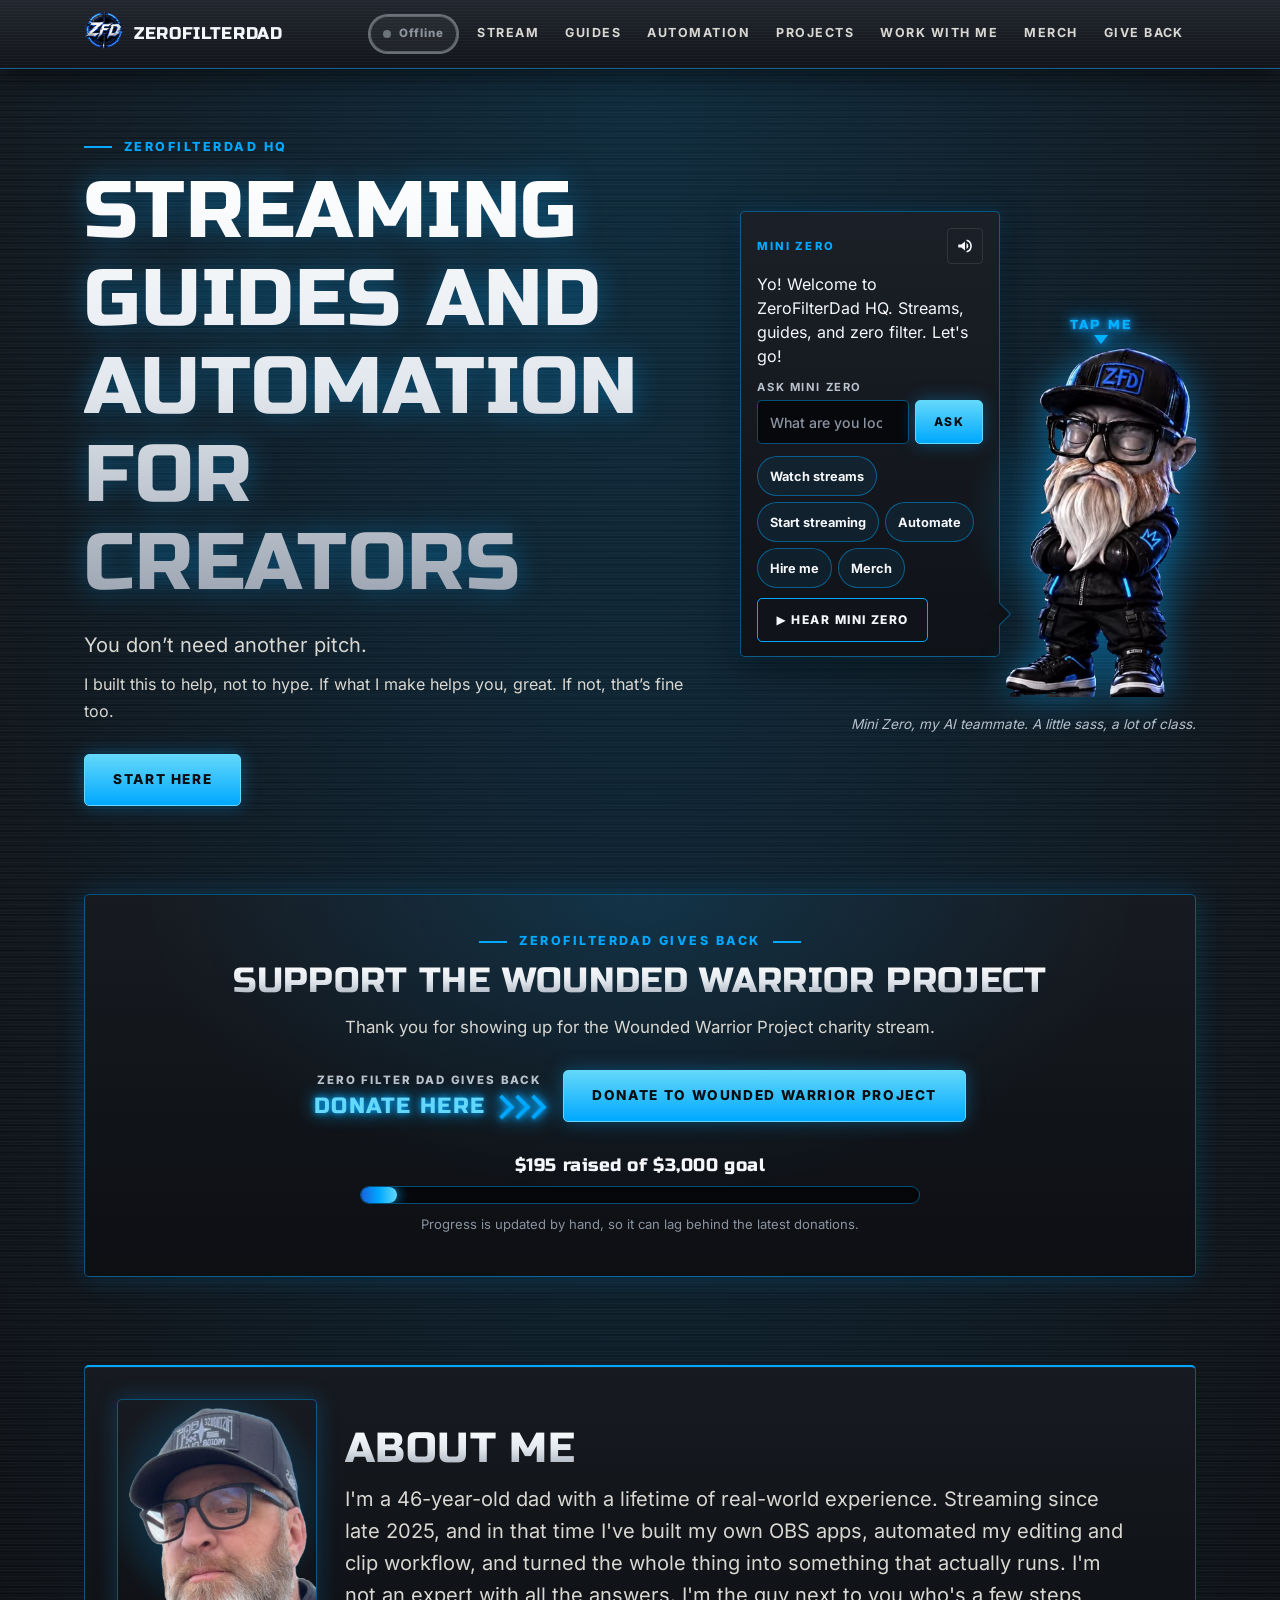
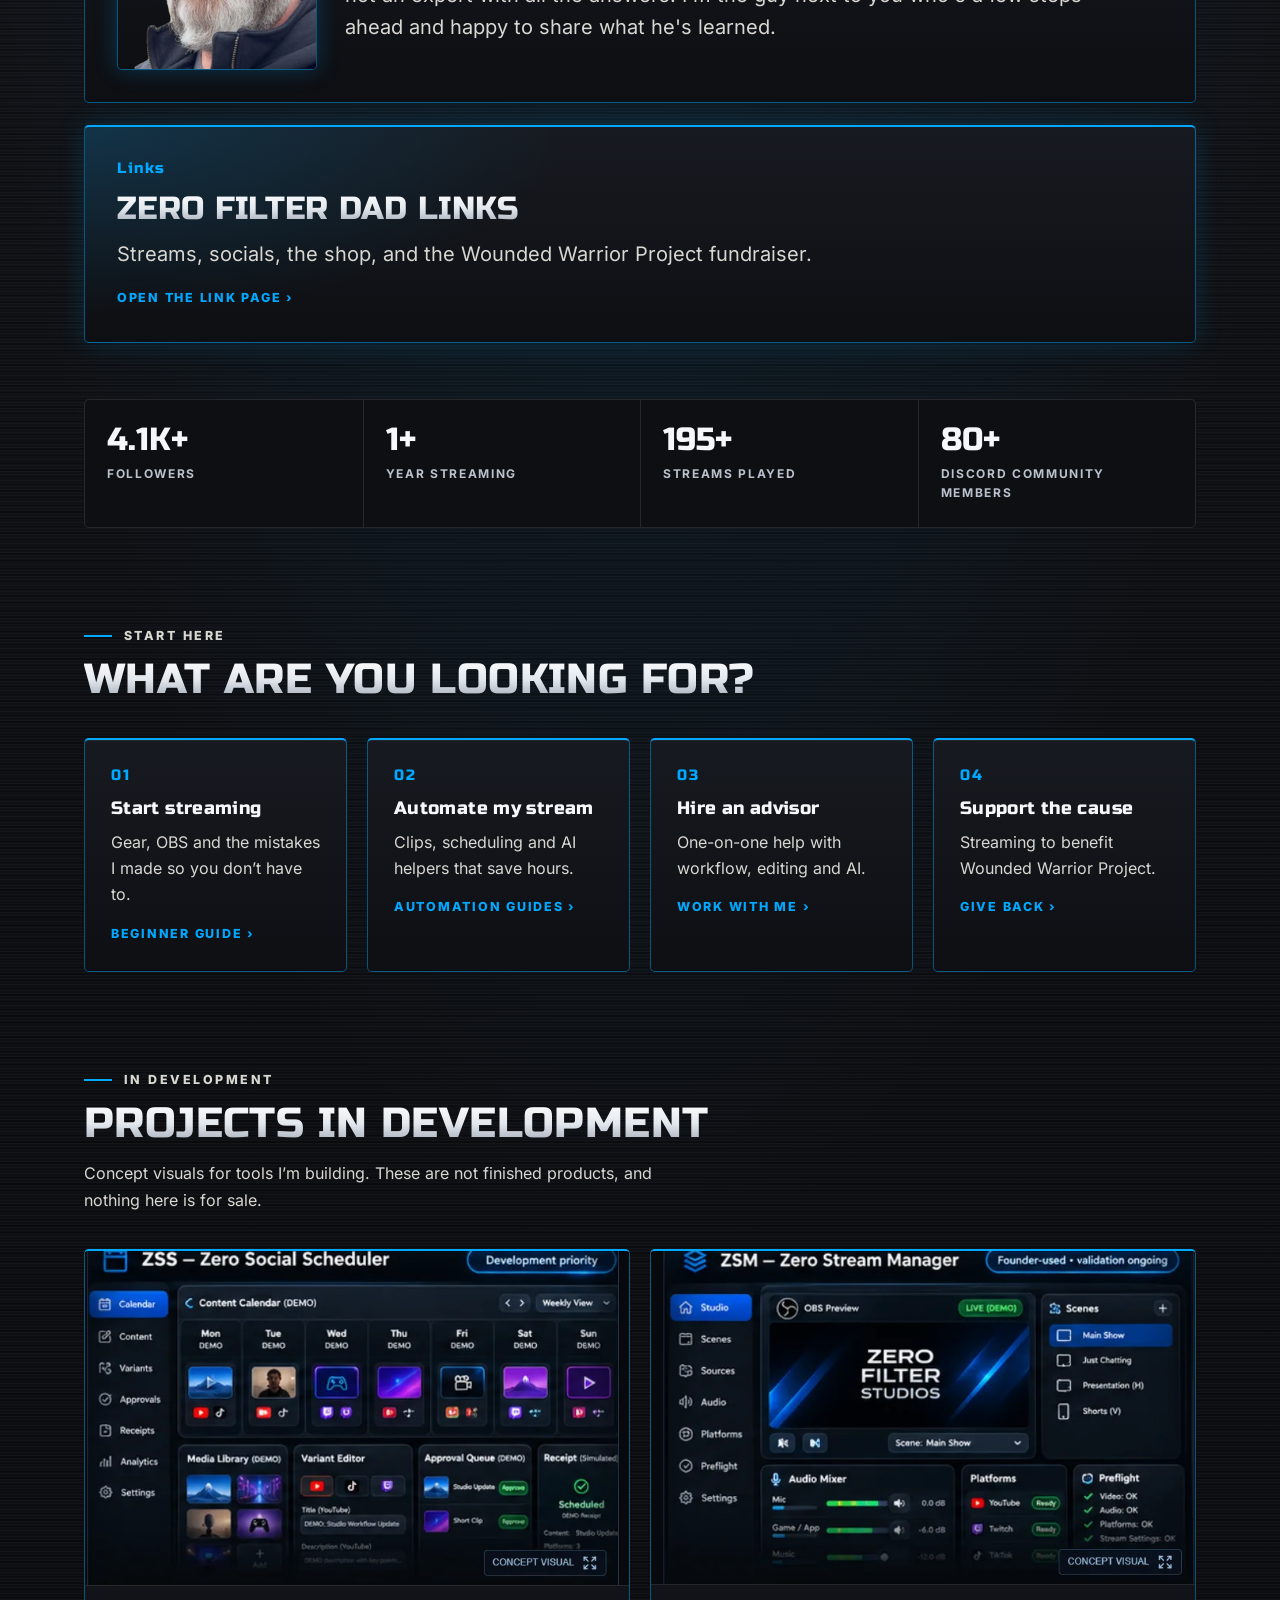
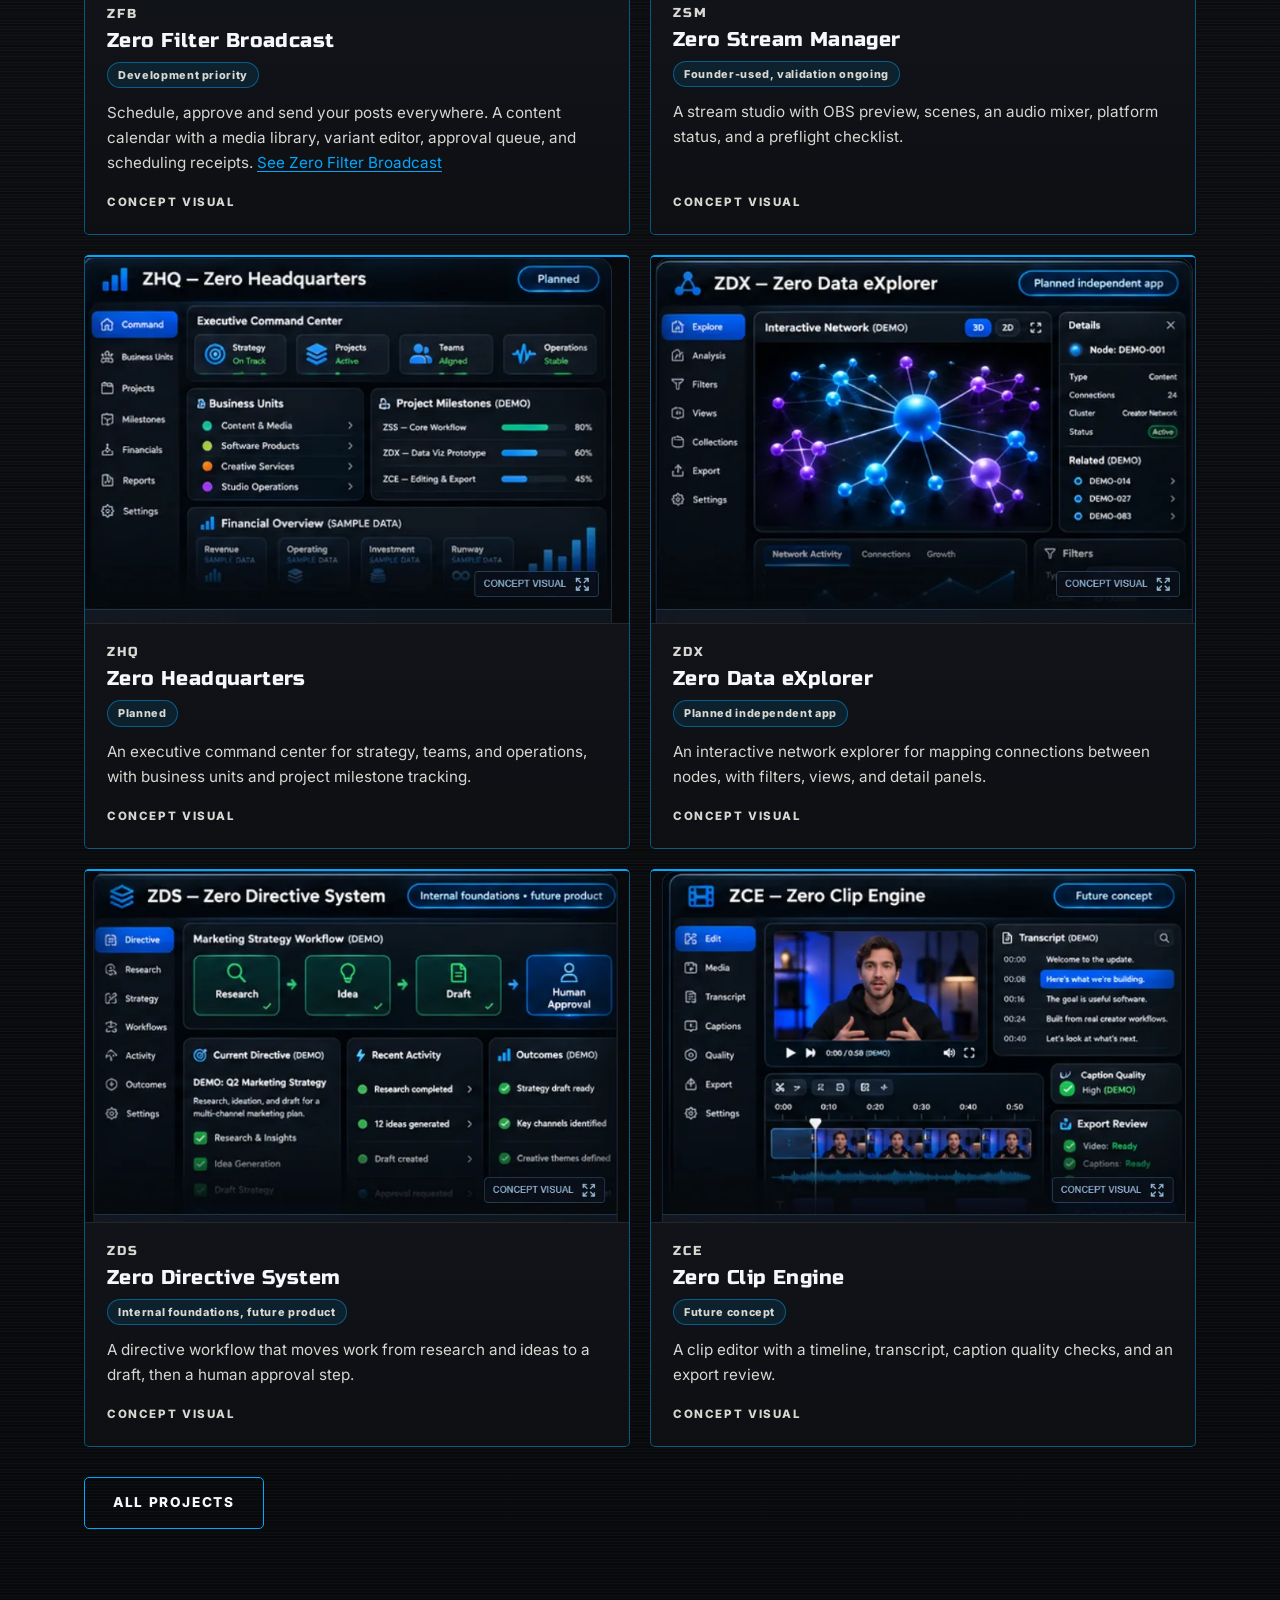
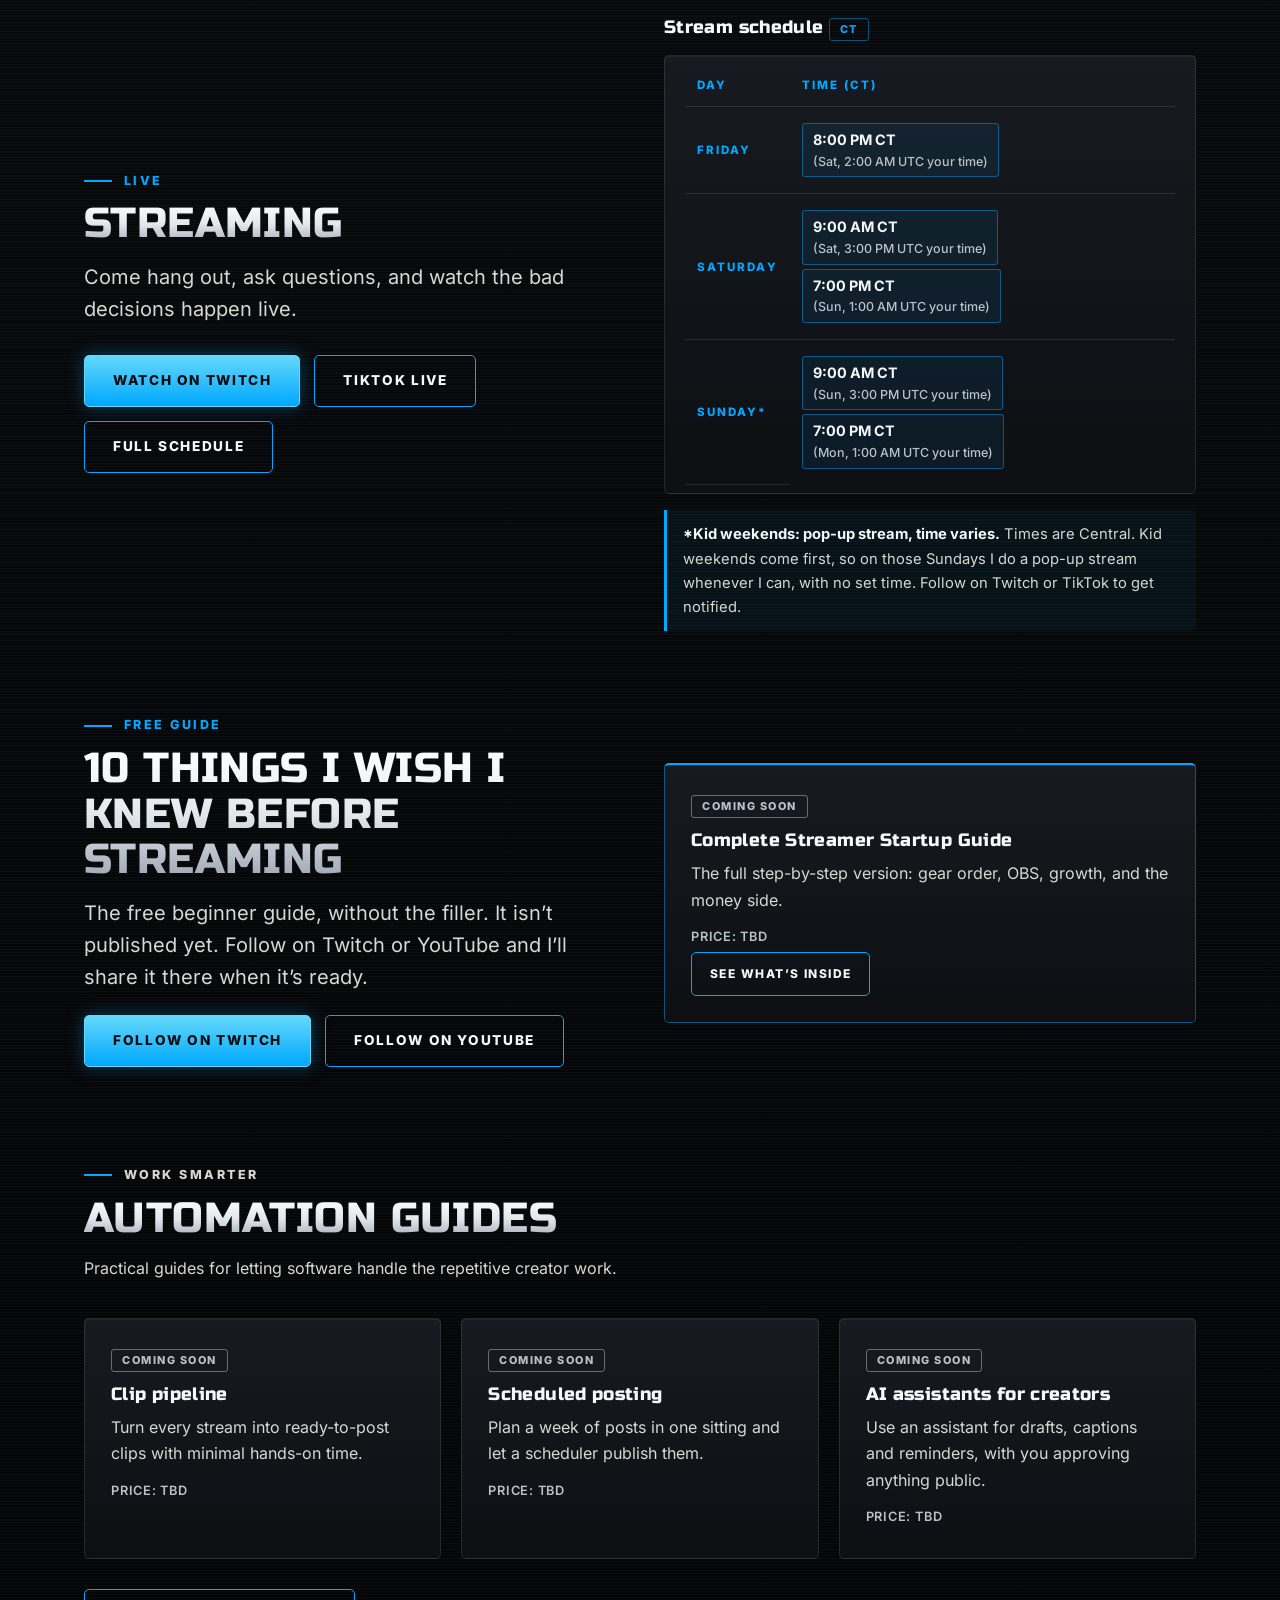
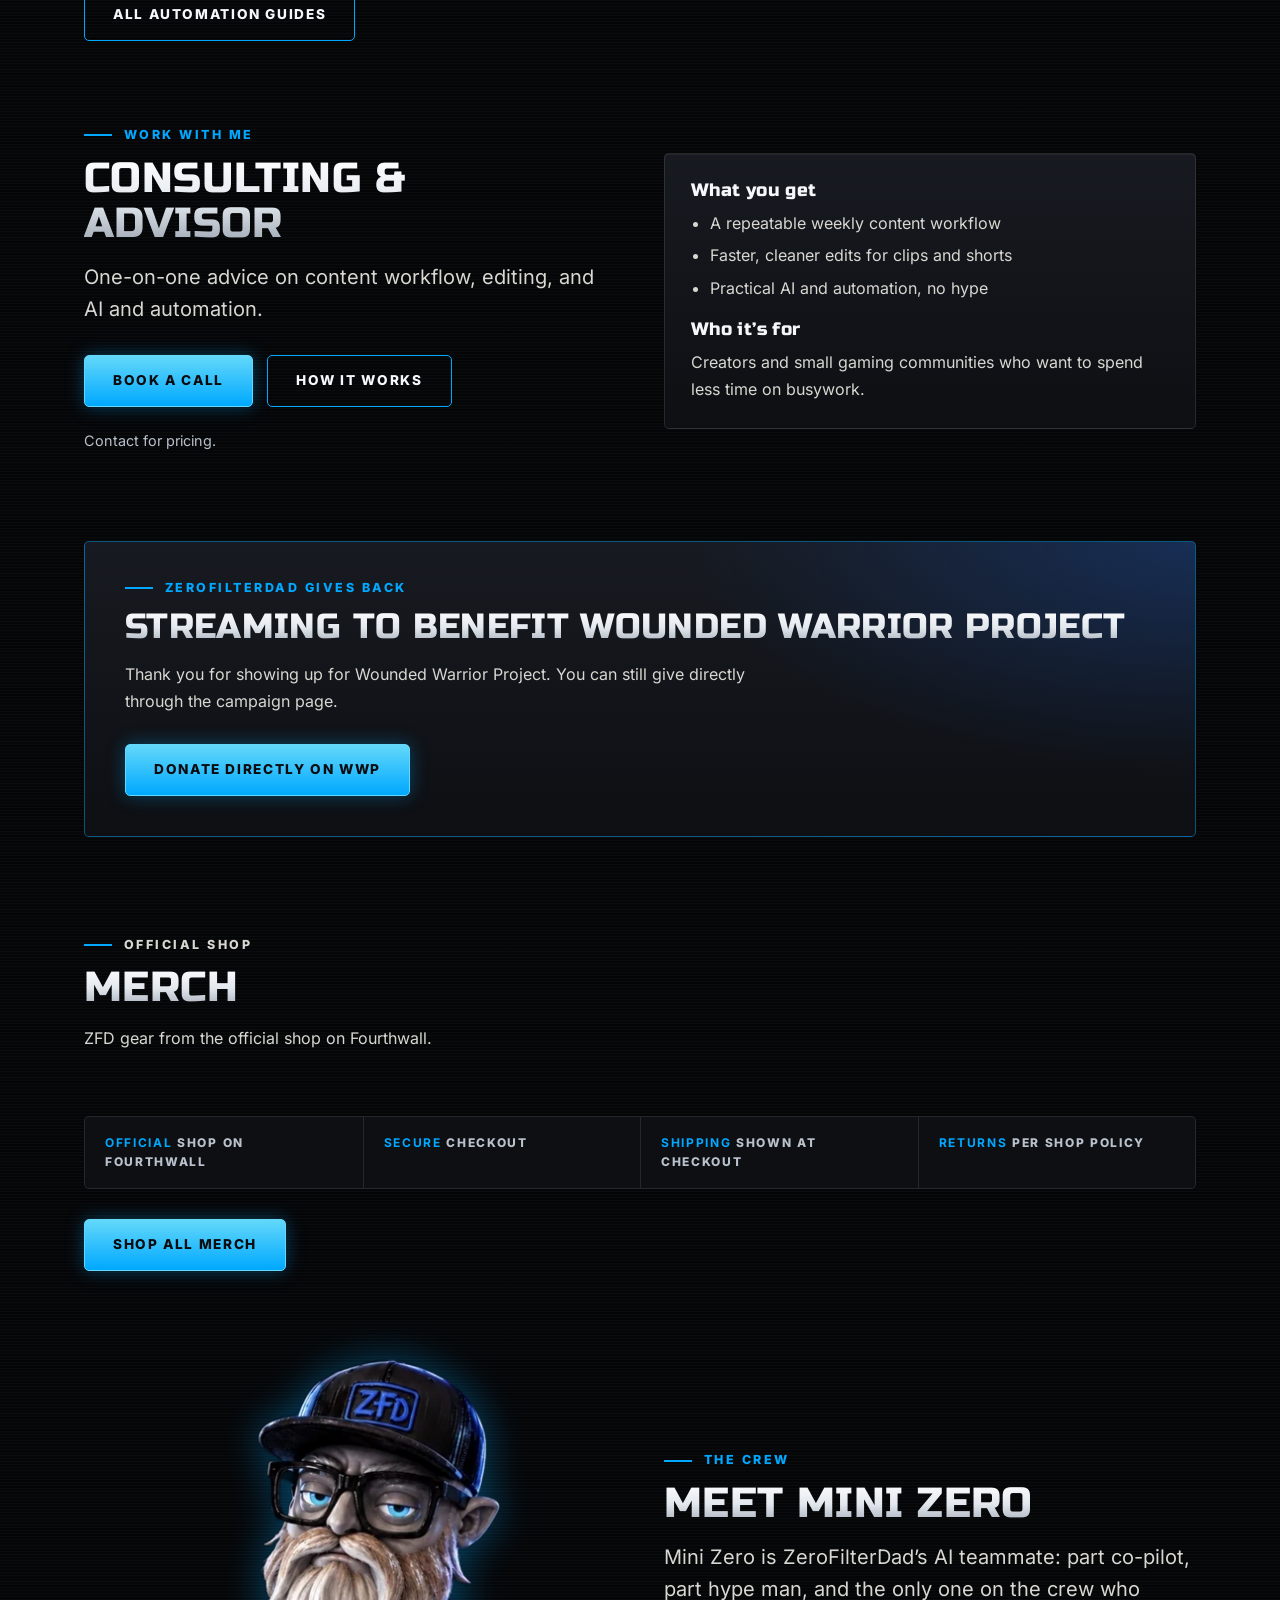
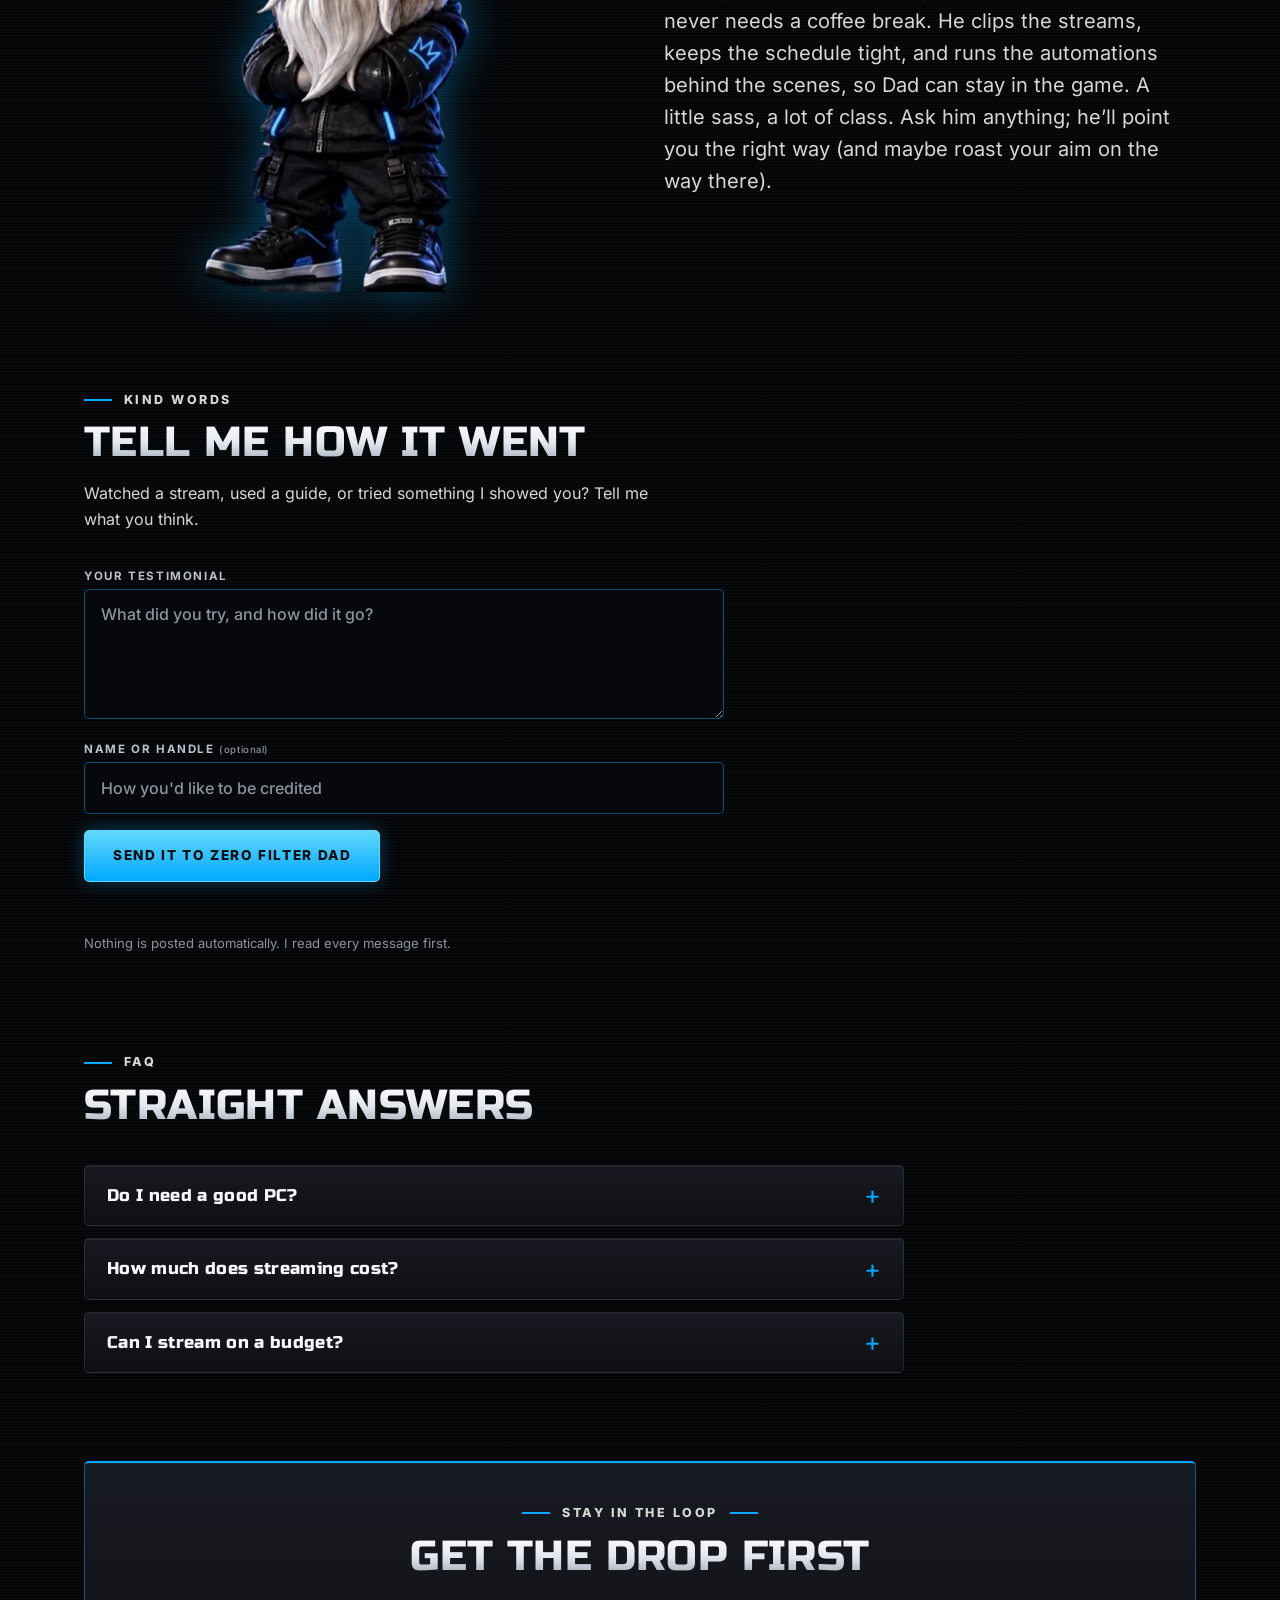
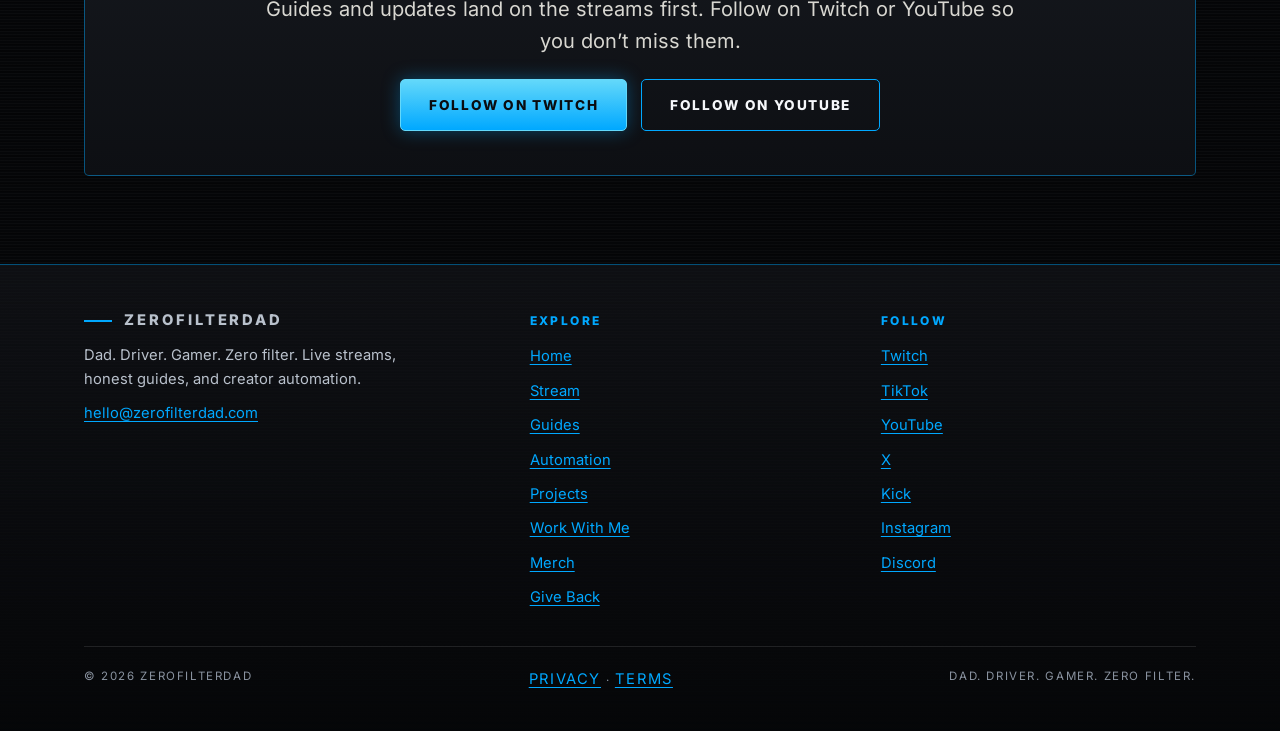
==== commit b21964be: "Projects: rename ZSS Zero Social Scheduler to Zero Filter Broadcast and link broadcast.zerofilterdad" ====
--- a/index.html
+++ b/index.html
@@ -231,13 +231,13 @@
     <div class="project-grid">
       <article class="card accent project-card">
         <div class="project-media">
-          <img src="assets/img/projects/zss.webp" width="697" height="427" alt="Concept visual of ZSS Zero Social Scheduler, showing a weekly content calendar, media library, variant editor, and approval queue" loading="lazy" decoding="async">
+          <img src="assets/img/projects/zss.webp" width="697" height="427" alt="Concept visual of ZFB Zero Filter Broadcast, showing a weekly content calendar, media library, variant editor, and approval queue" loading="lazy" decoding="async">
         </div>
         <div class="project-body">
-          <p class="project-code">ZSS</p>
-          <h3>Zero Social Scheduler</h3>
+          <p class="project-code">ZFB</p>
+          <h3>Zero Filter Broadcast</h3>
           <p class="project-badge">Development priority</p>
-          <p class="project-desc">A content calendar with a media library, variant editor, approval queue, and scheduling receipts.</p>
+          <p class="project-desc">Schedule, approve and send your posts everywhere. A content calendar with a media library, variant editor, approval queue, and scheduling receipts. <a href="https://broadcast.zerofilterdad.com/">See Zero Filter Broadcast</a></p>
           <p class="project-concept">Concept visual</p>
         </div>
       </article>
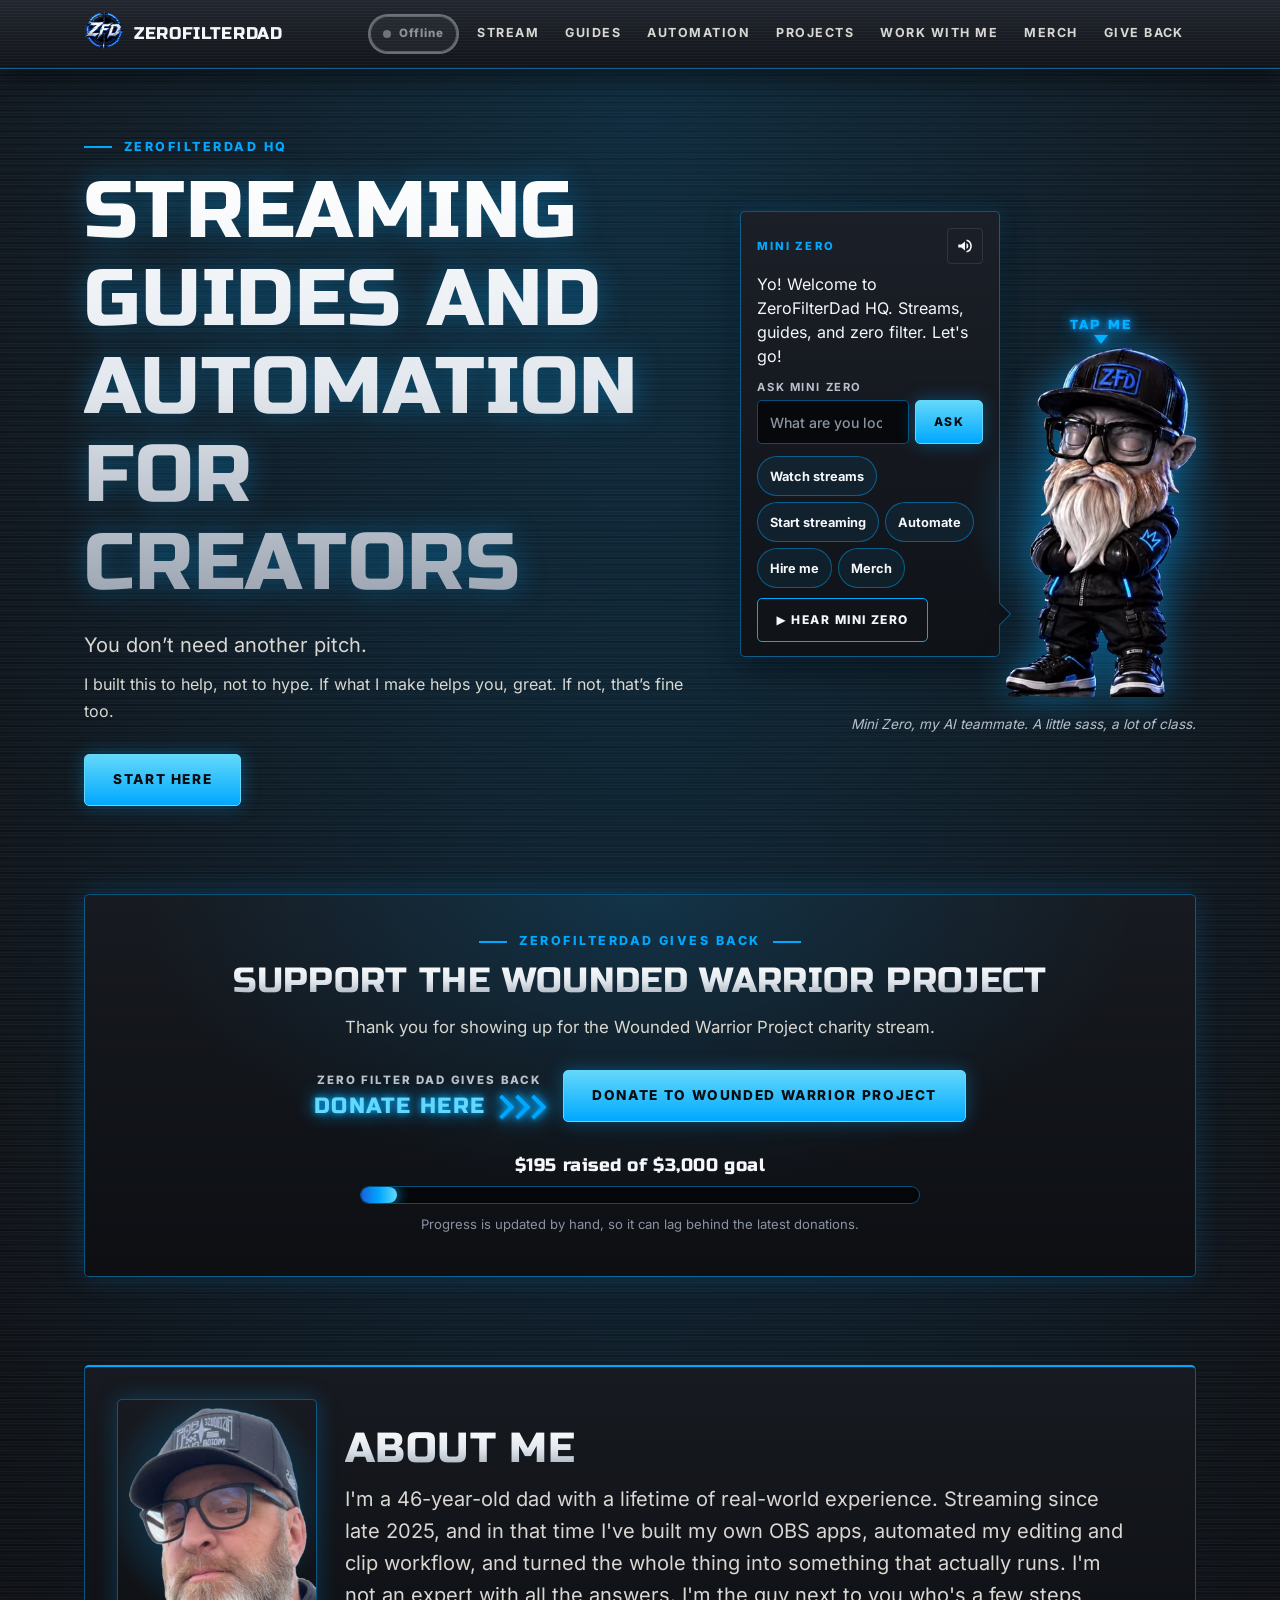
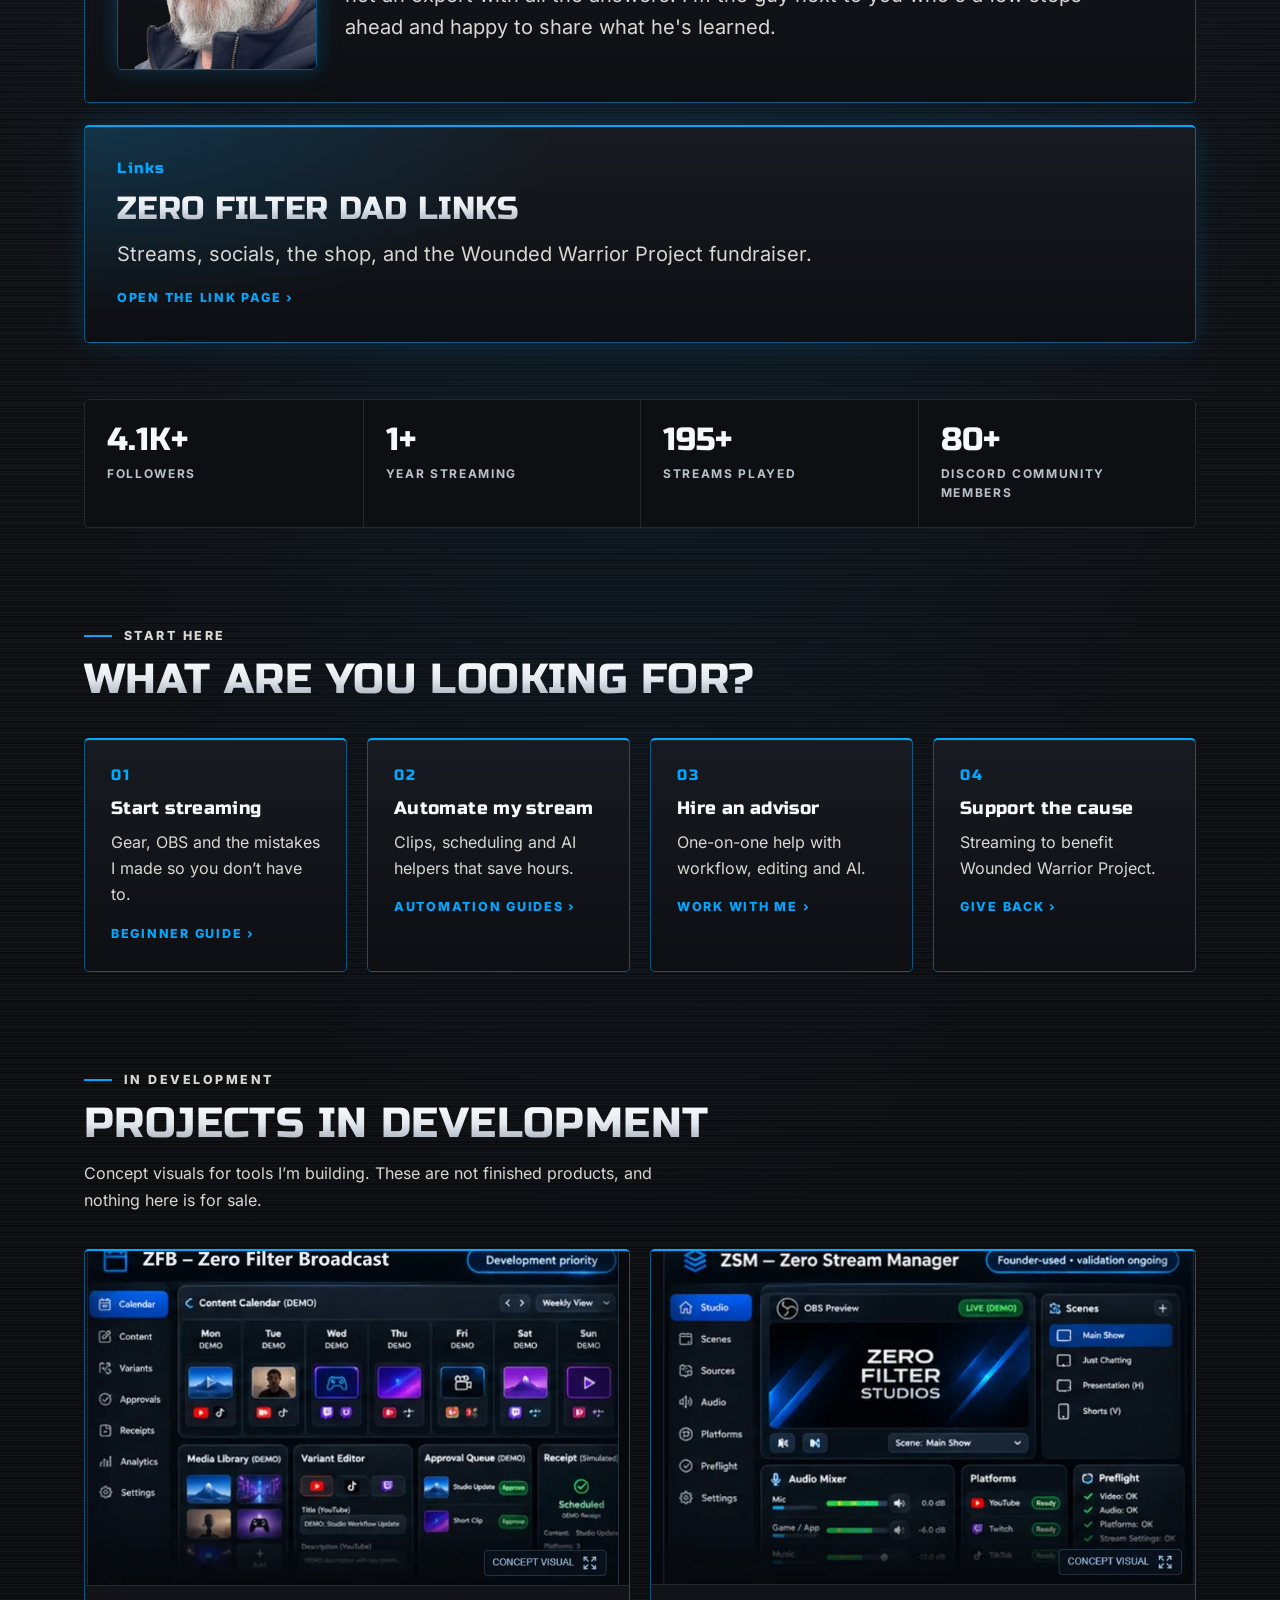
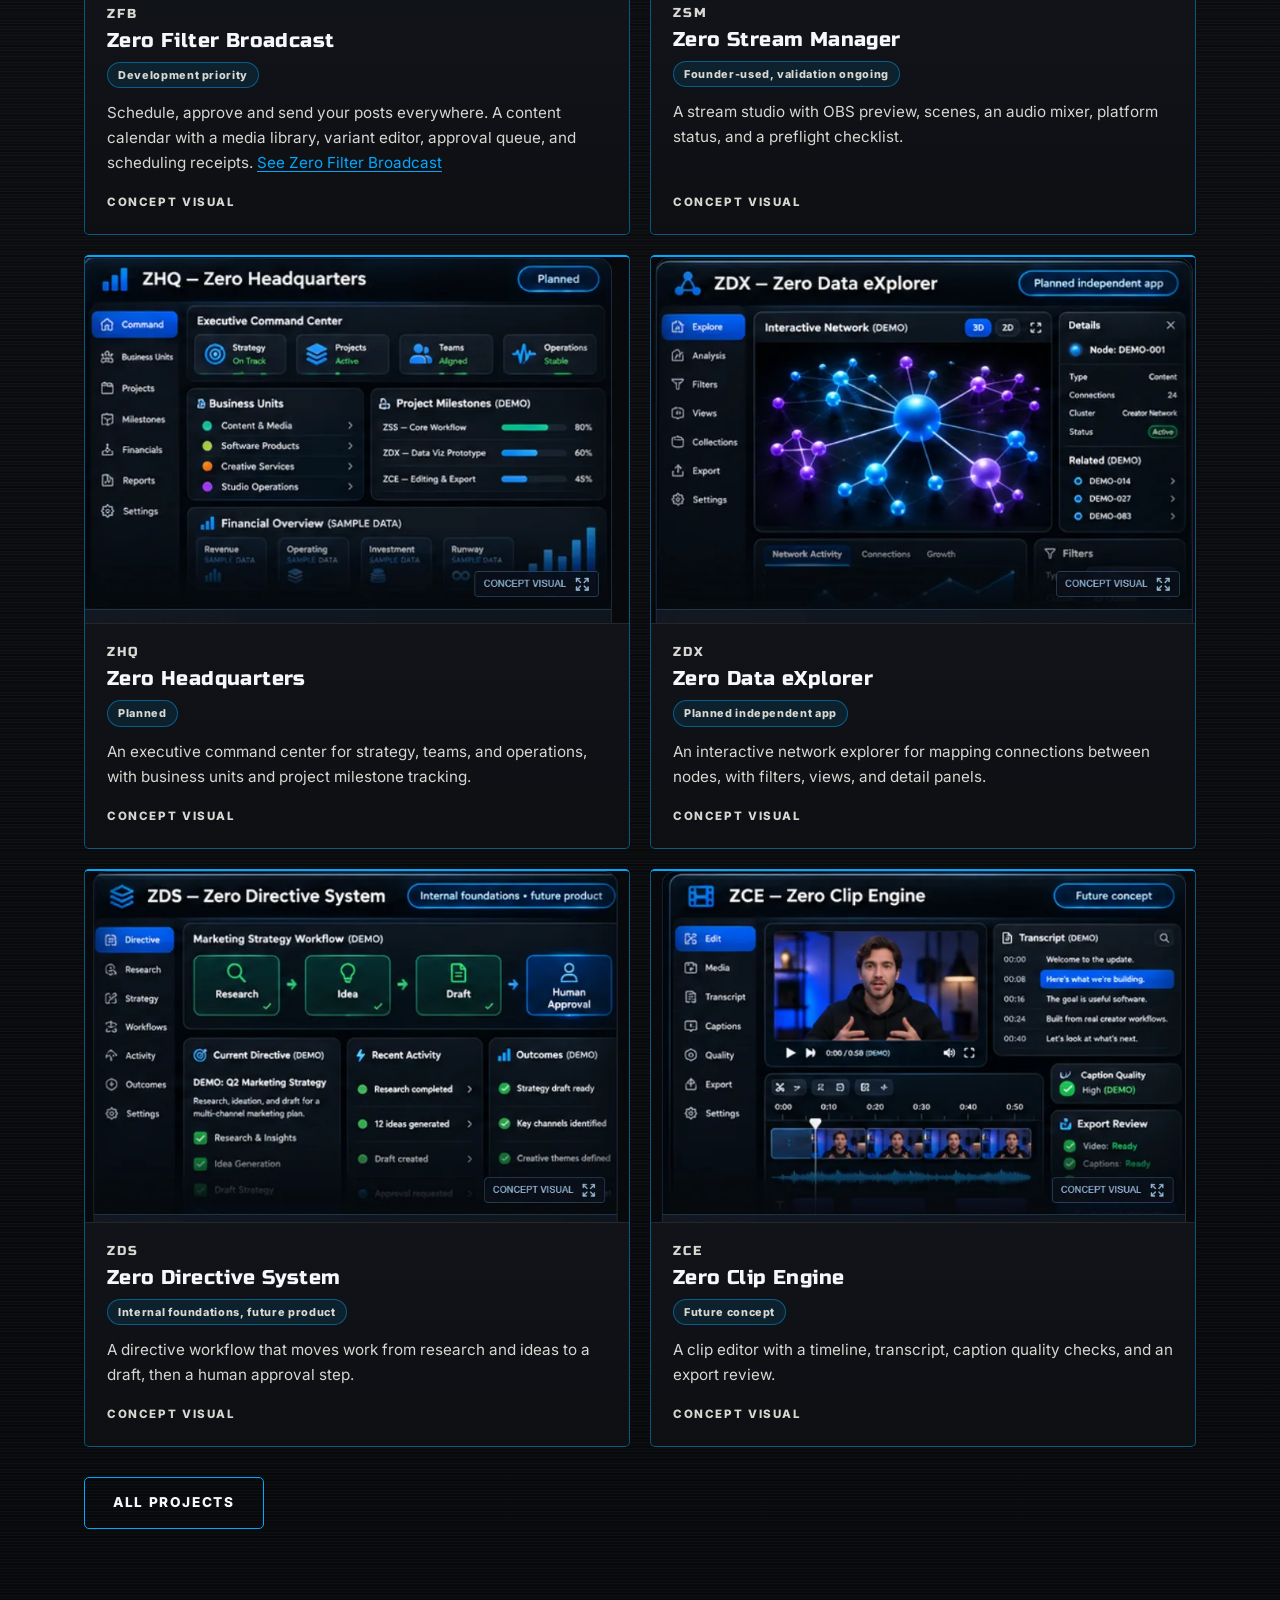
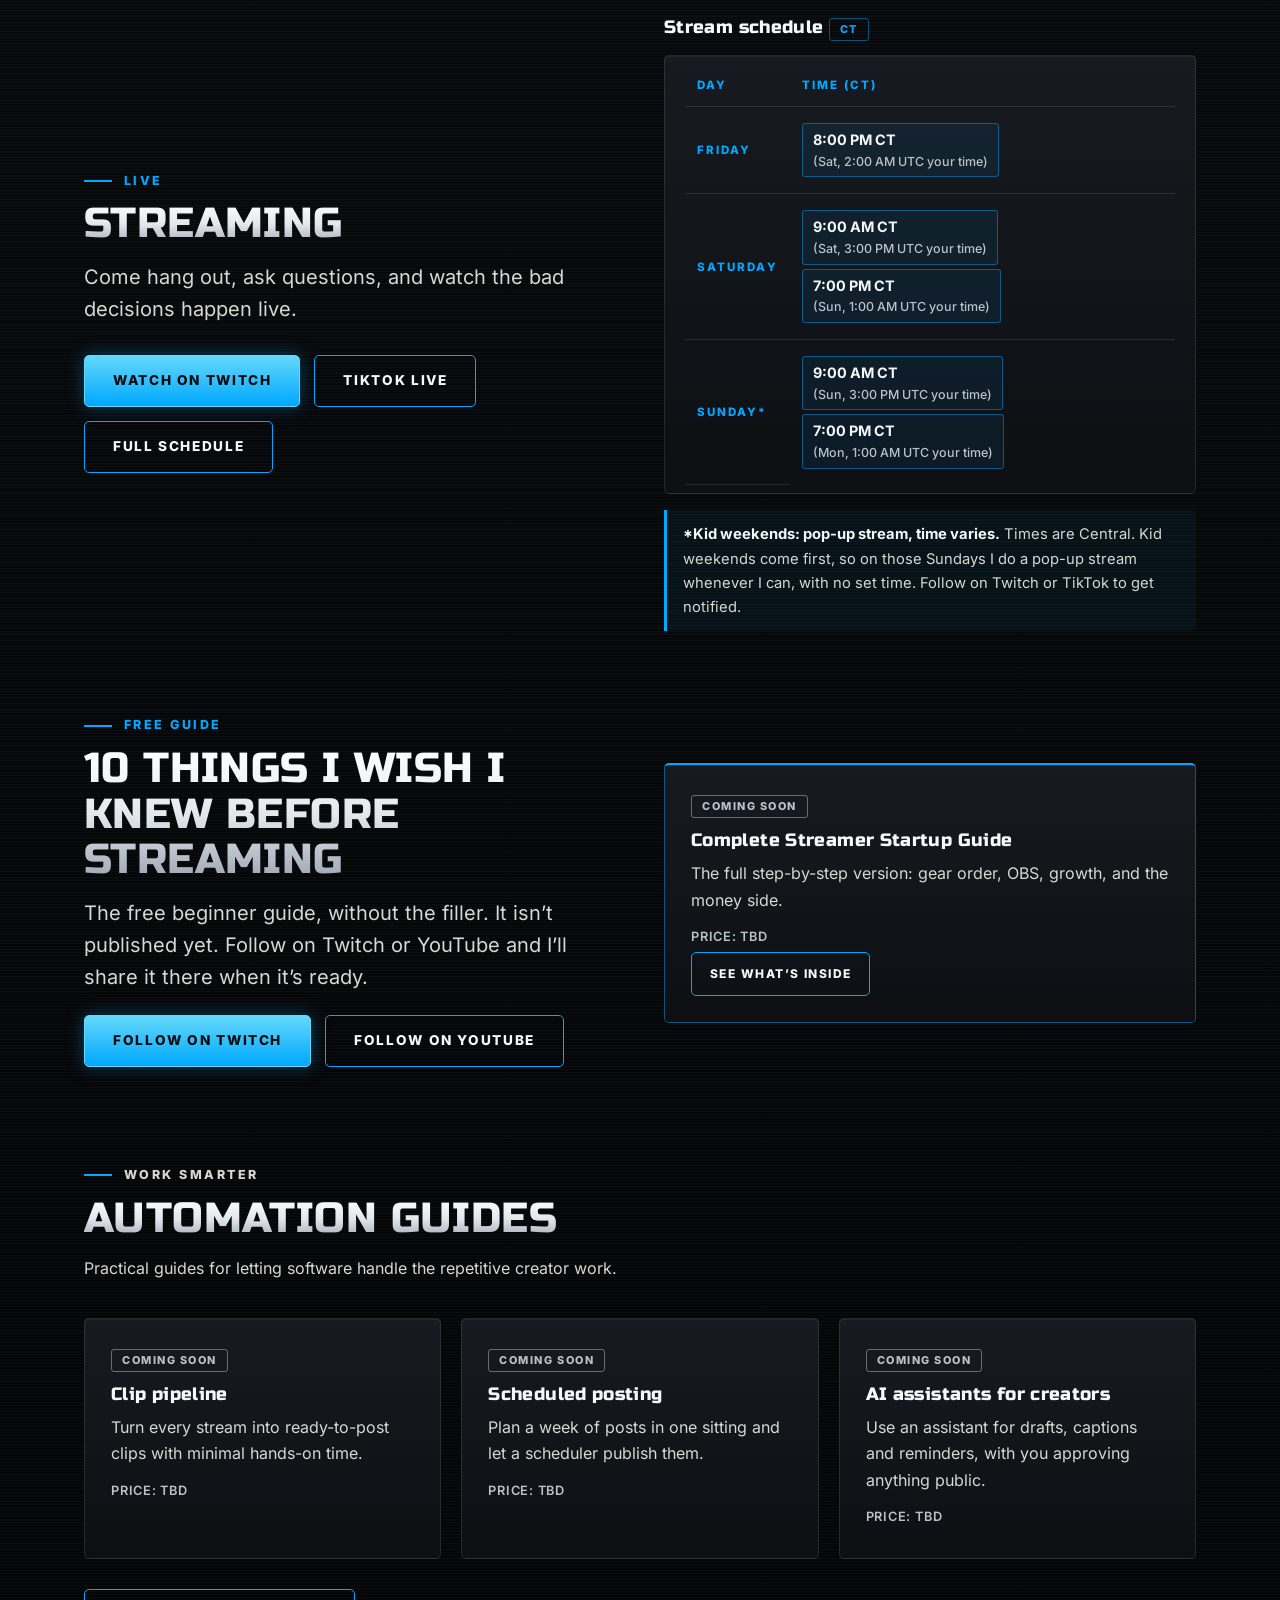
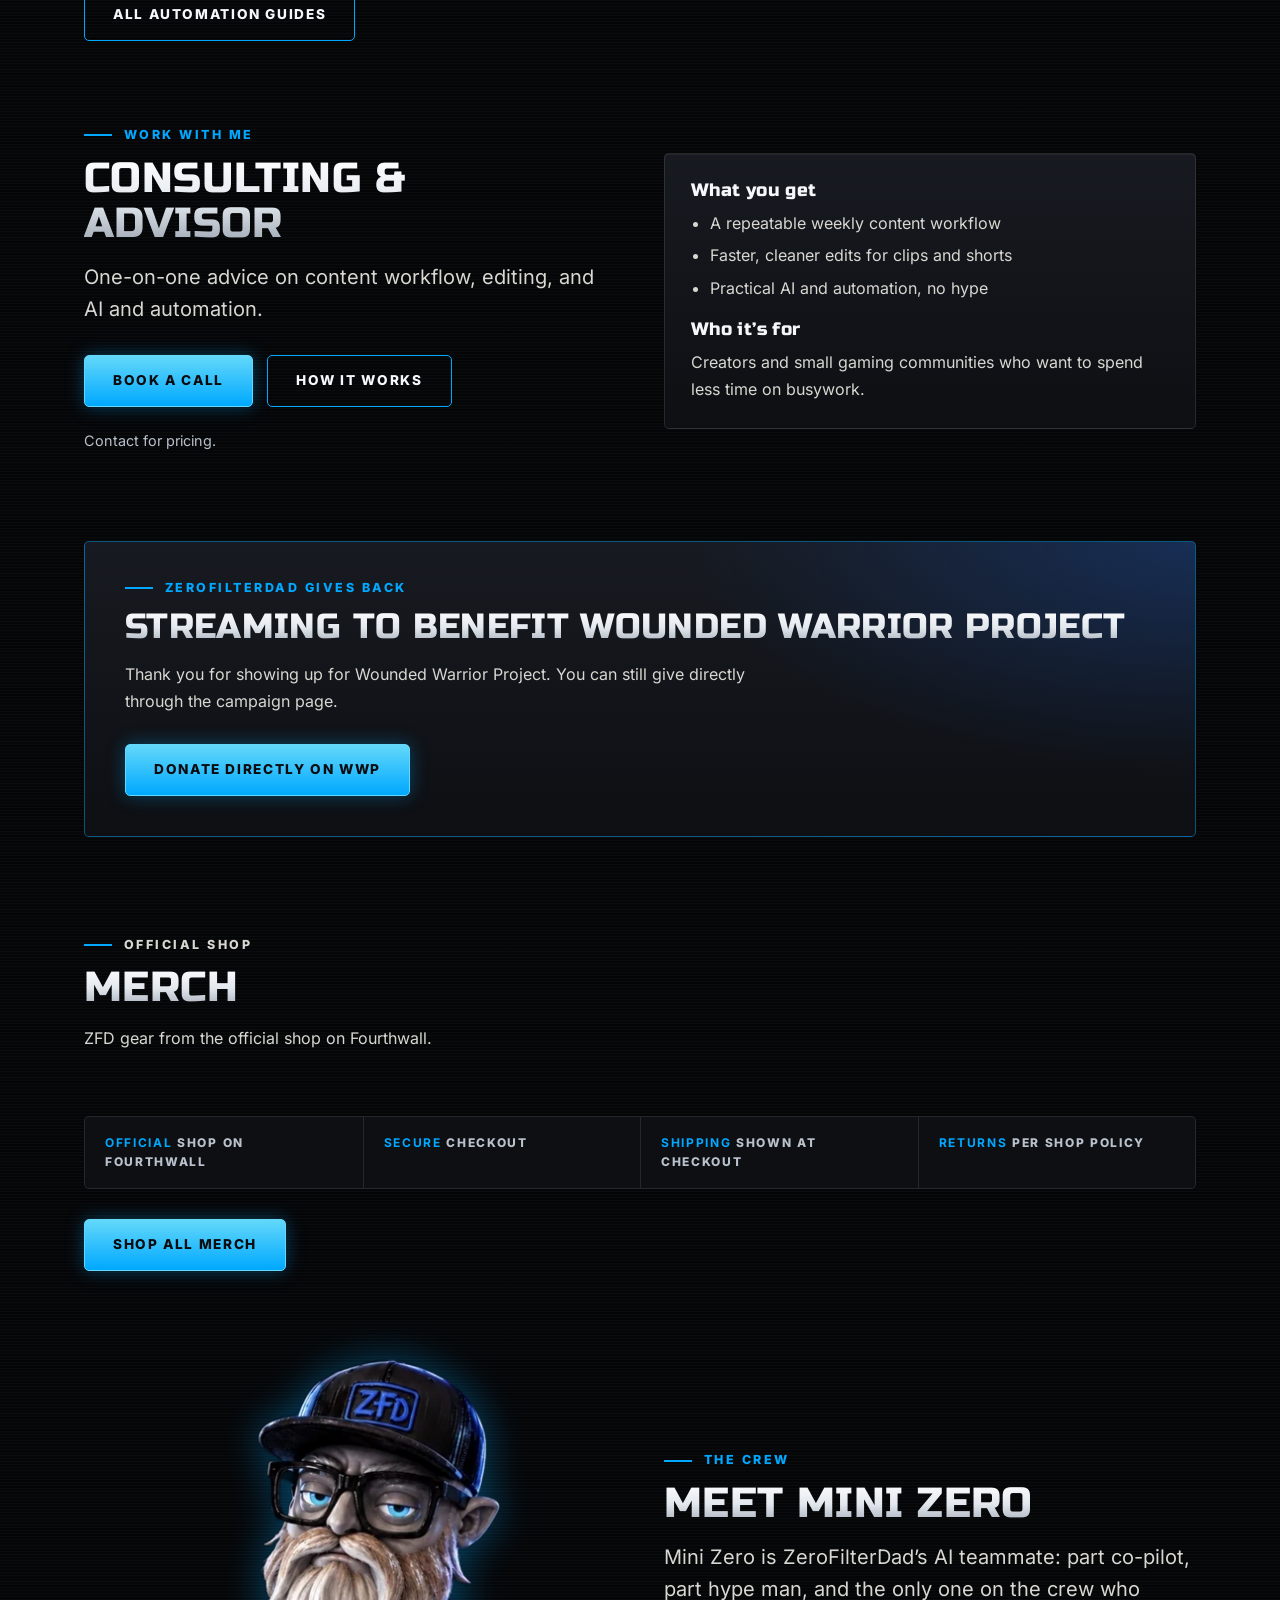
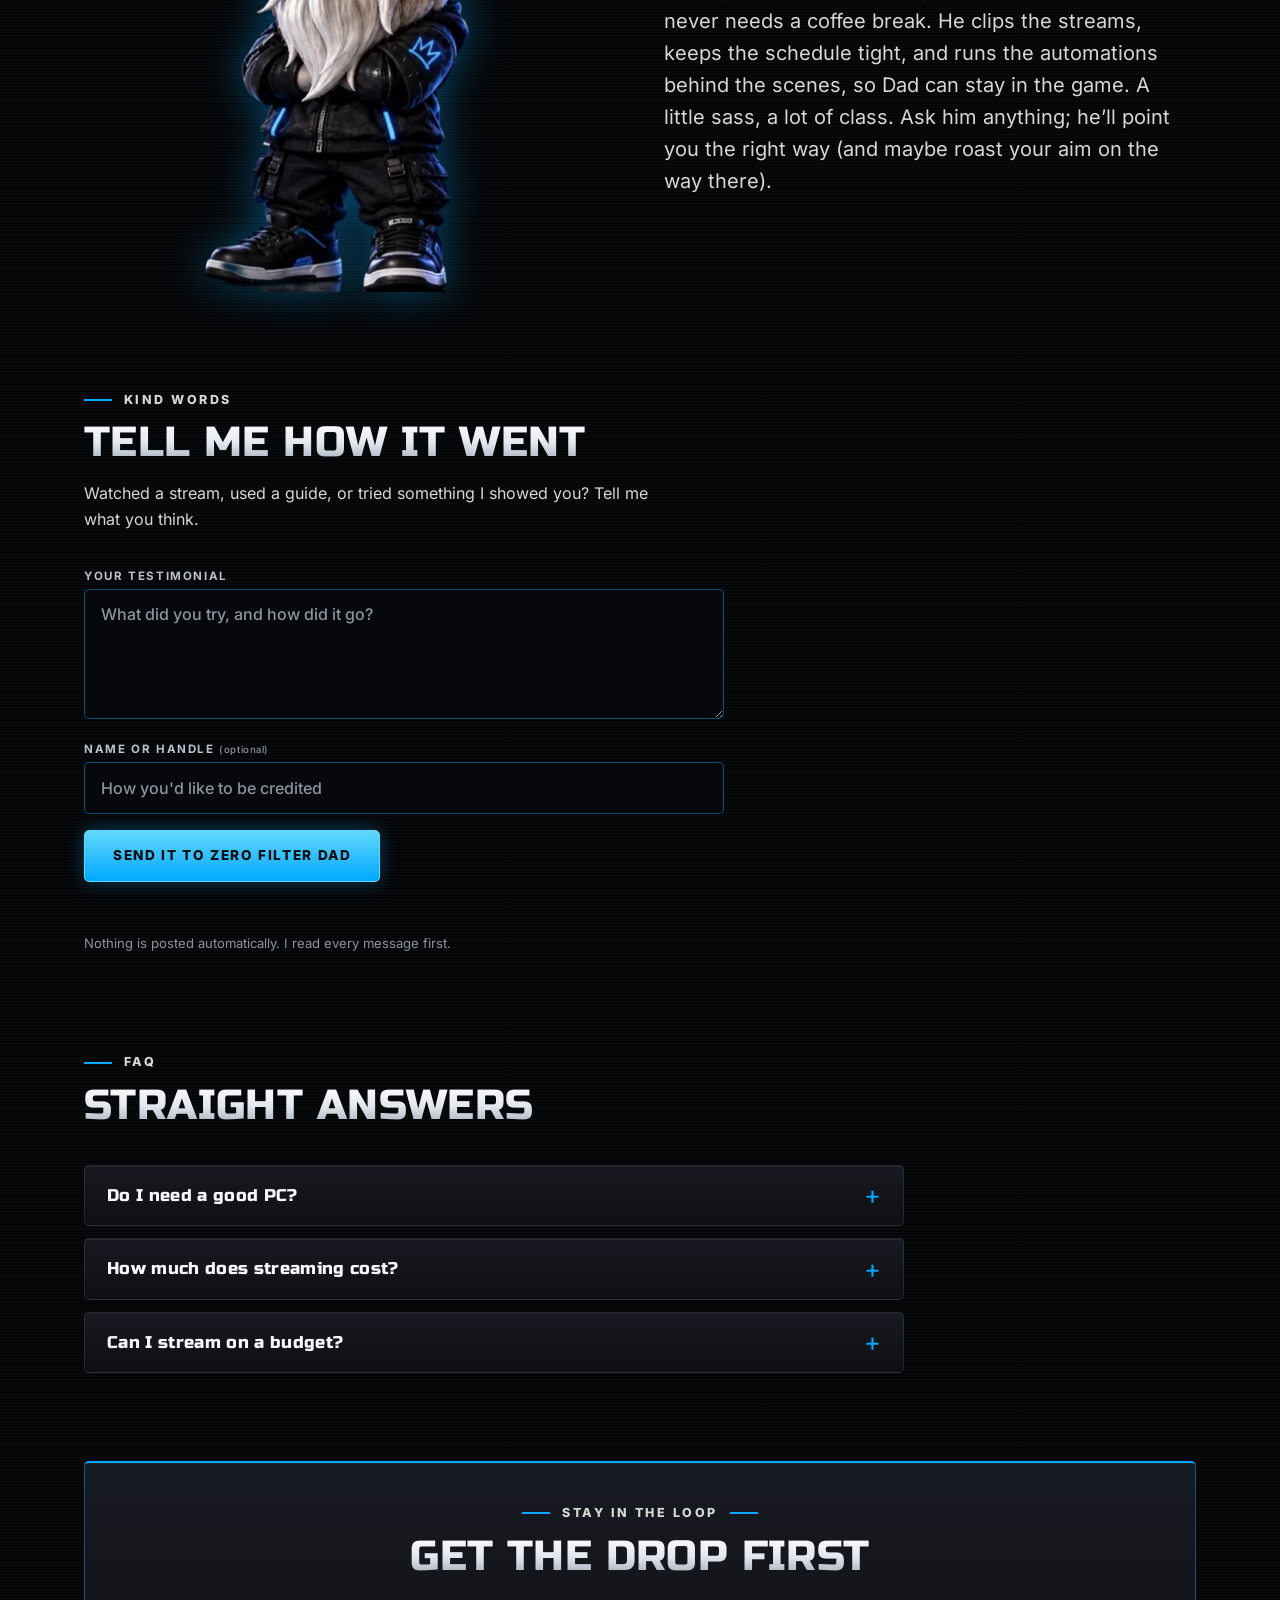
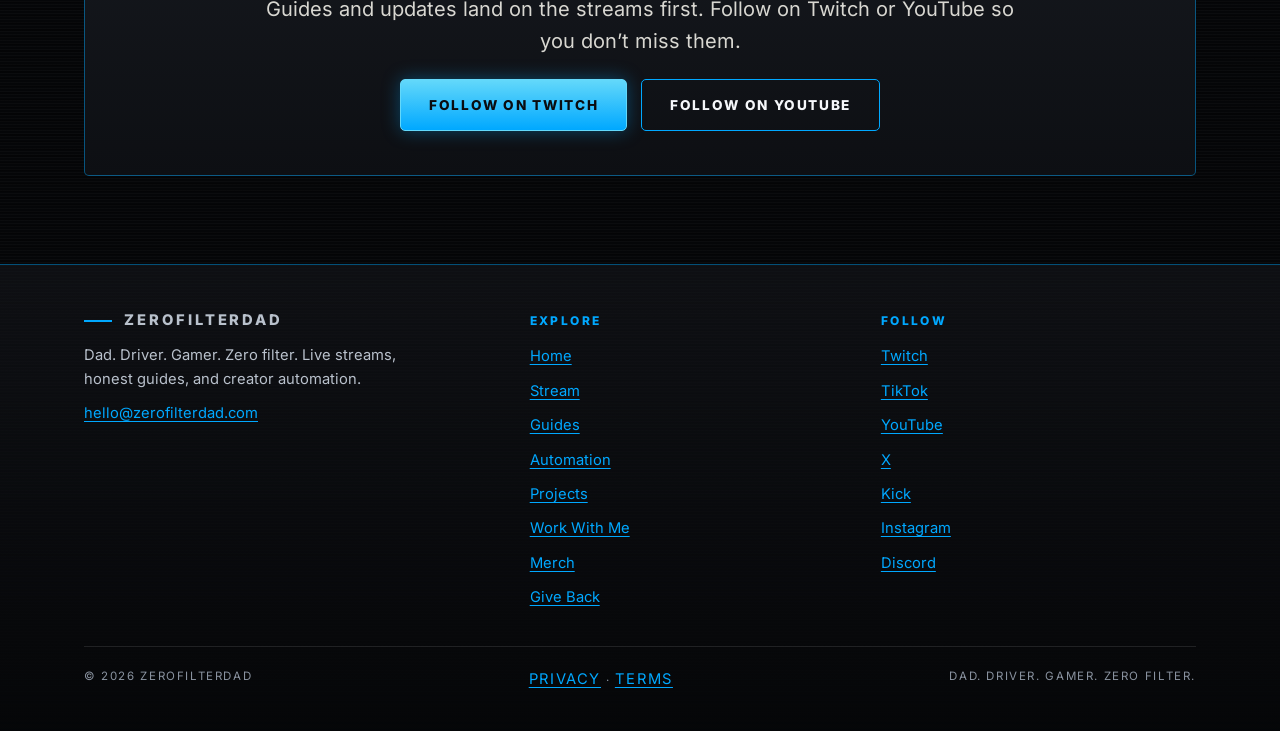
==== commit 82b54054: "Projects: concept image now shows ZFB Zero Filter Broadcast (zfb.webp replaces zss.webp)" ====
--- a/index.html
+++ b/index.html
@@ -231,7 +231,7 @@
     <div class="project-grid">
       <article class="card accent project-card">
         <div class="project-media">
-          <img src="assets/img/projects/zss.webp" width="697" height="427" alt="Concept visual of ZFB Zero Filter Broadcast, showing a weekly content calendar, media library, variant editor, and approval queue" loading="lazy" decoding="async">
+          <img src="assets/img/projects/zfb.webp" width="697" height="427" alt="Concept visual of ZFB Zero Filter Broadcast, showing a weekly content calendar, media library, variant editor, and approval queue" loading="lazy" decoding="async">
         </div>
         <div class="project-body">
           <p class="project-code">ZFB</p>
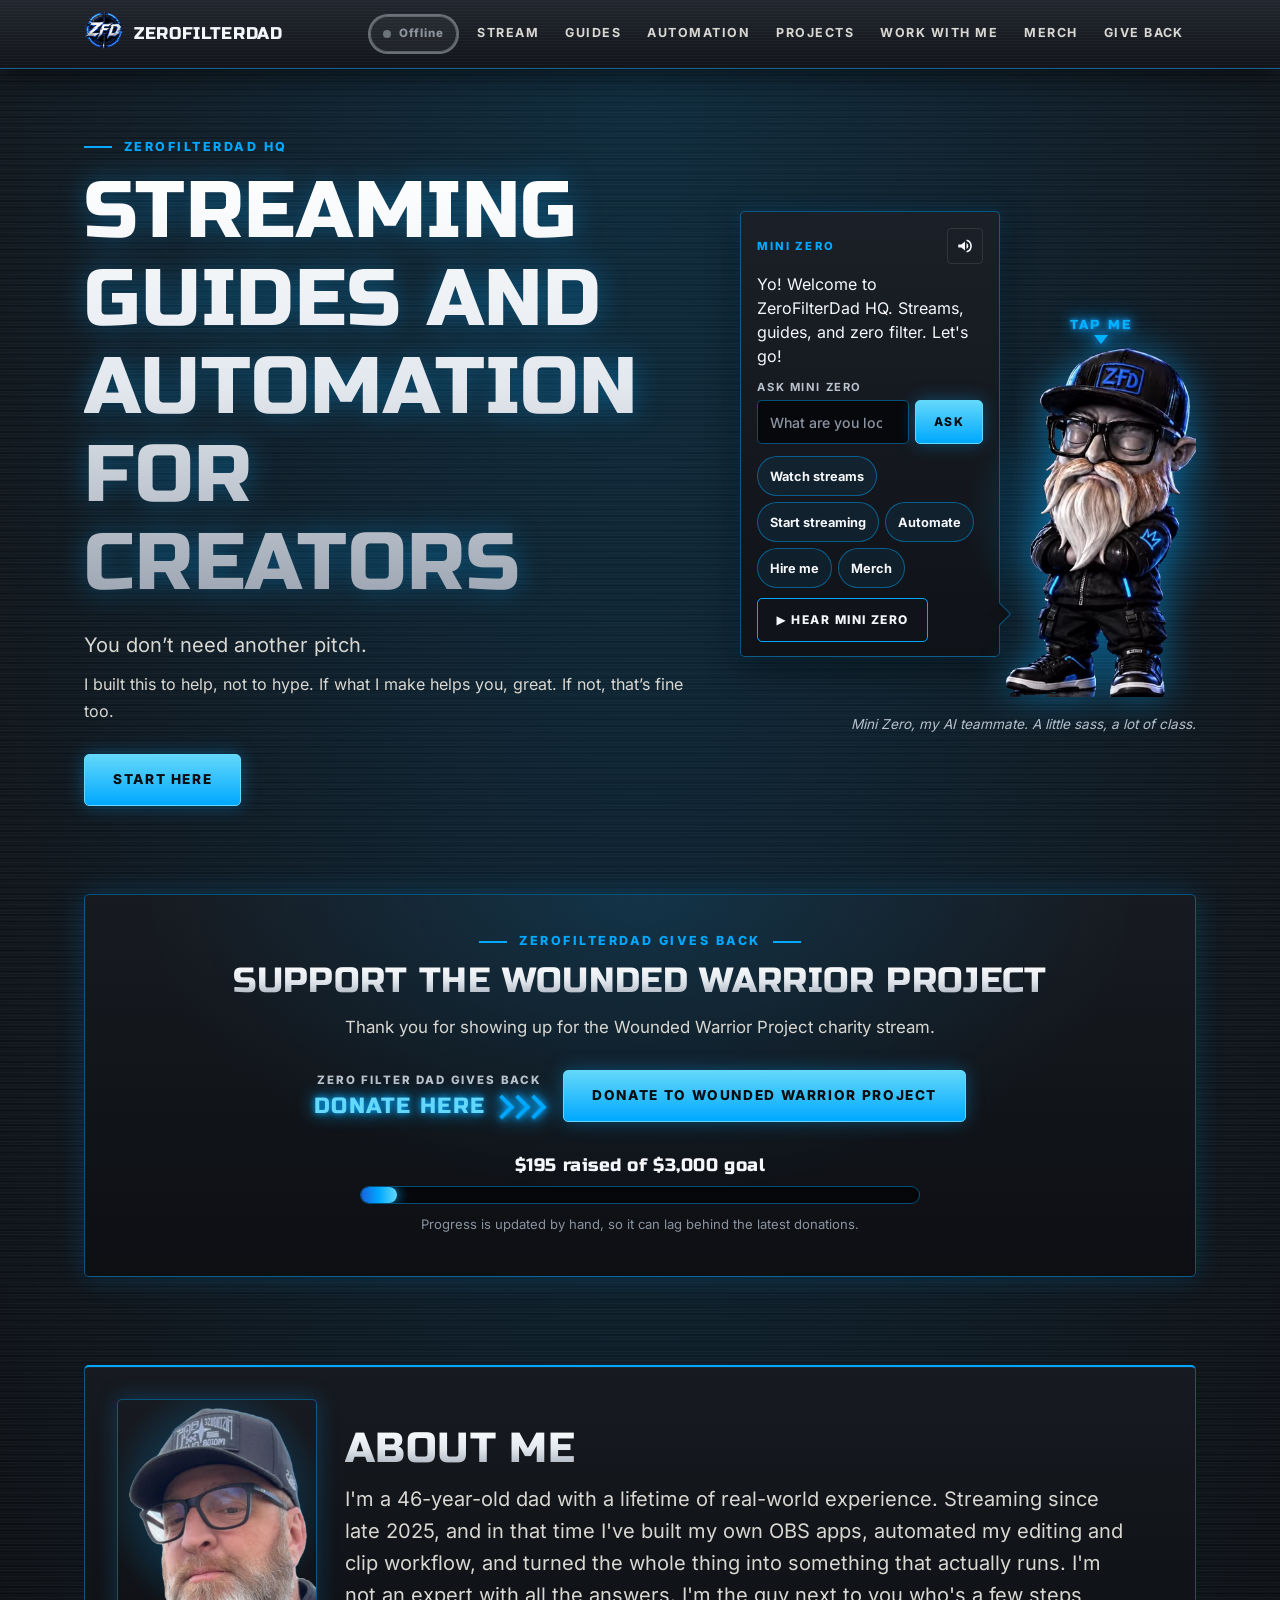
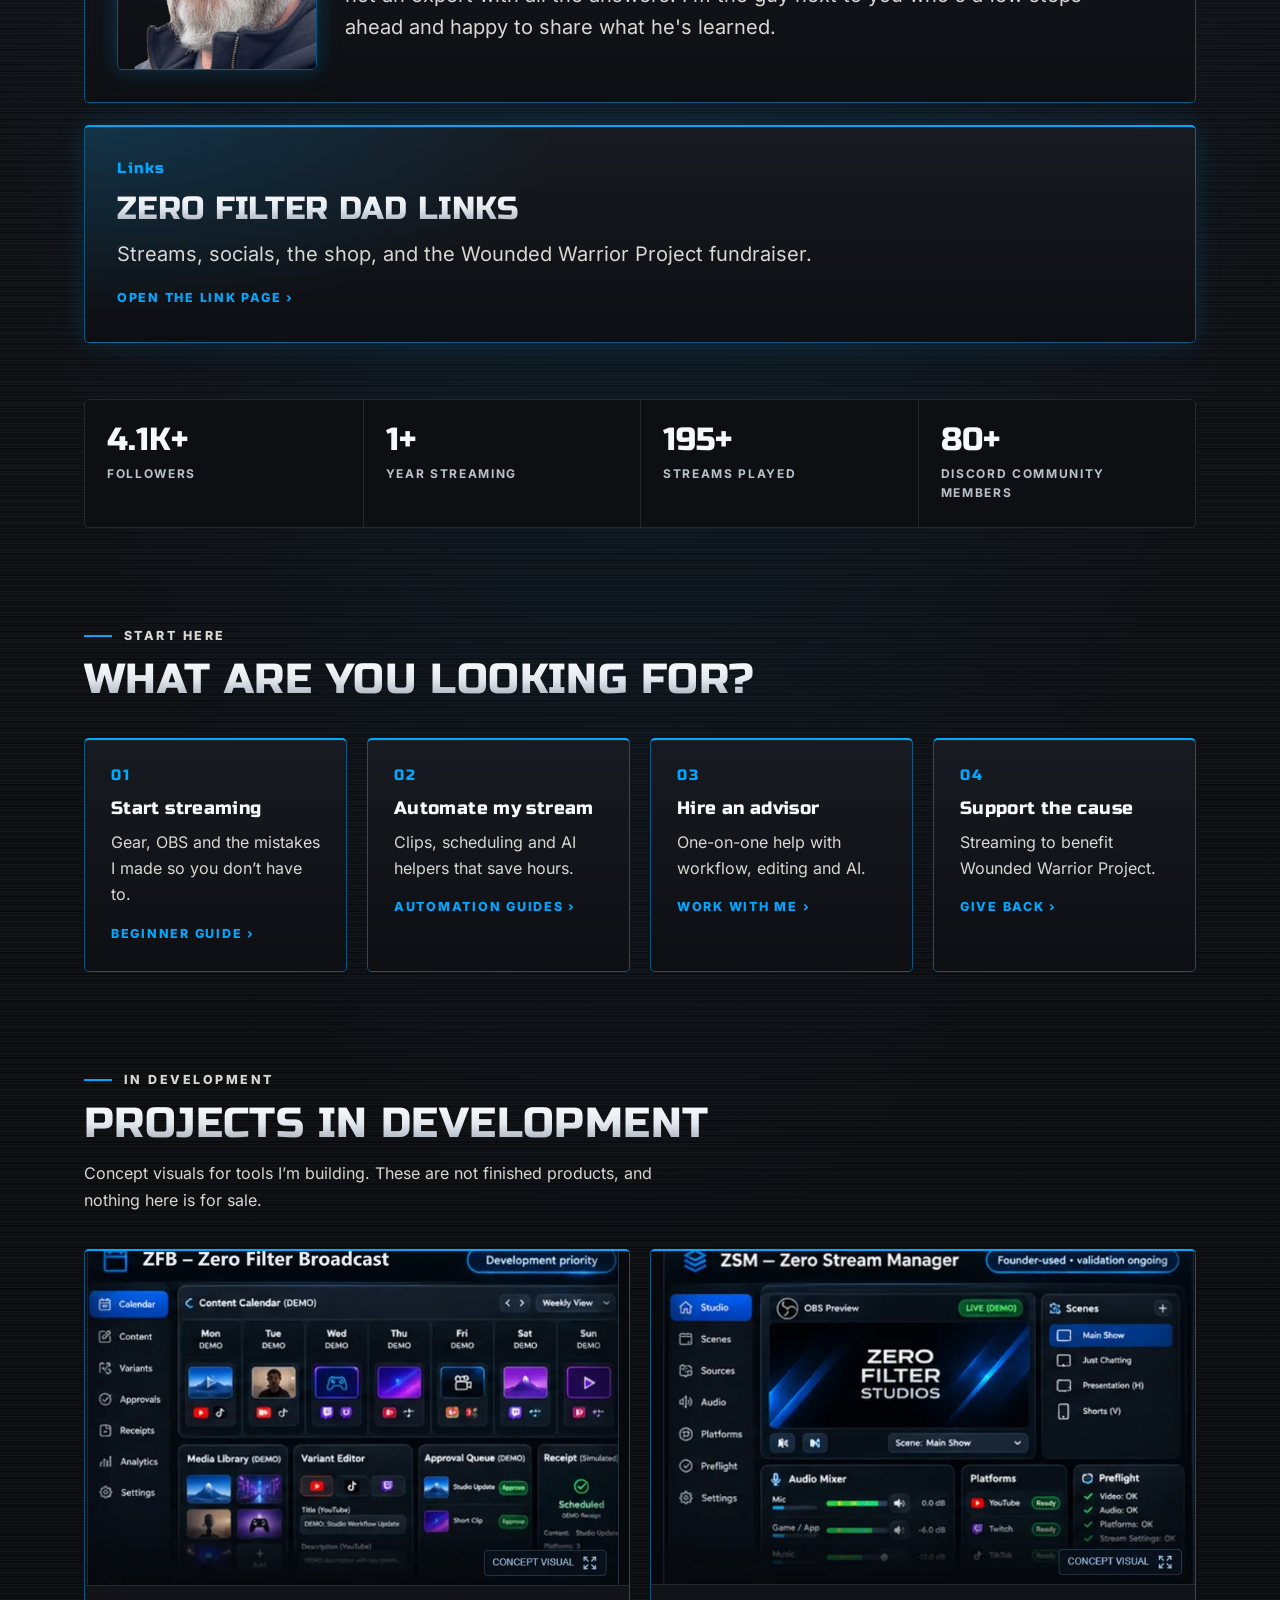
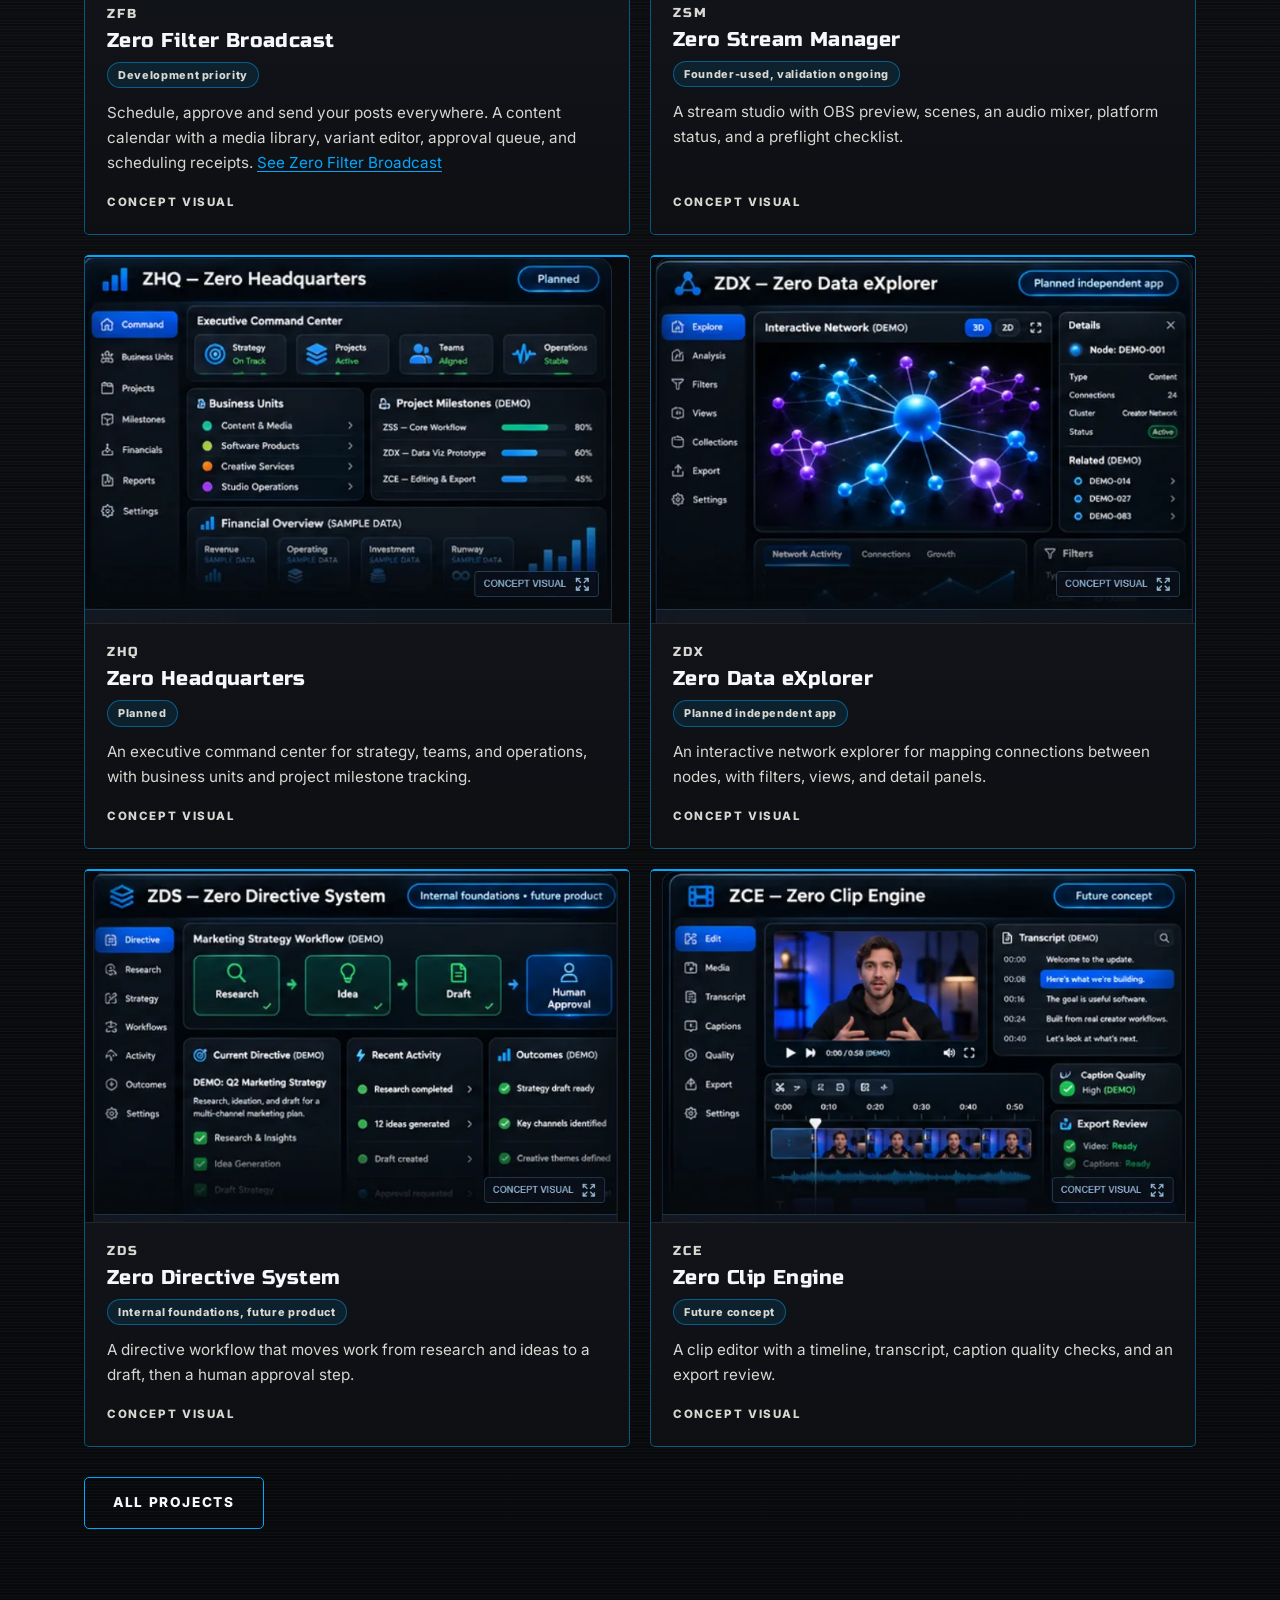
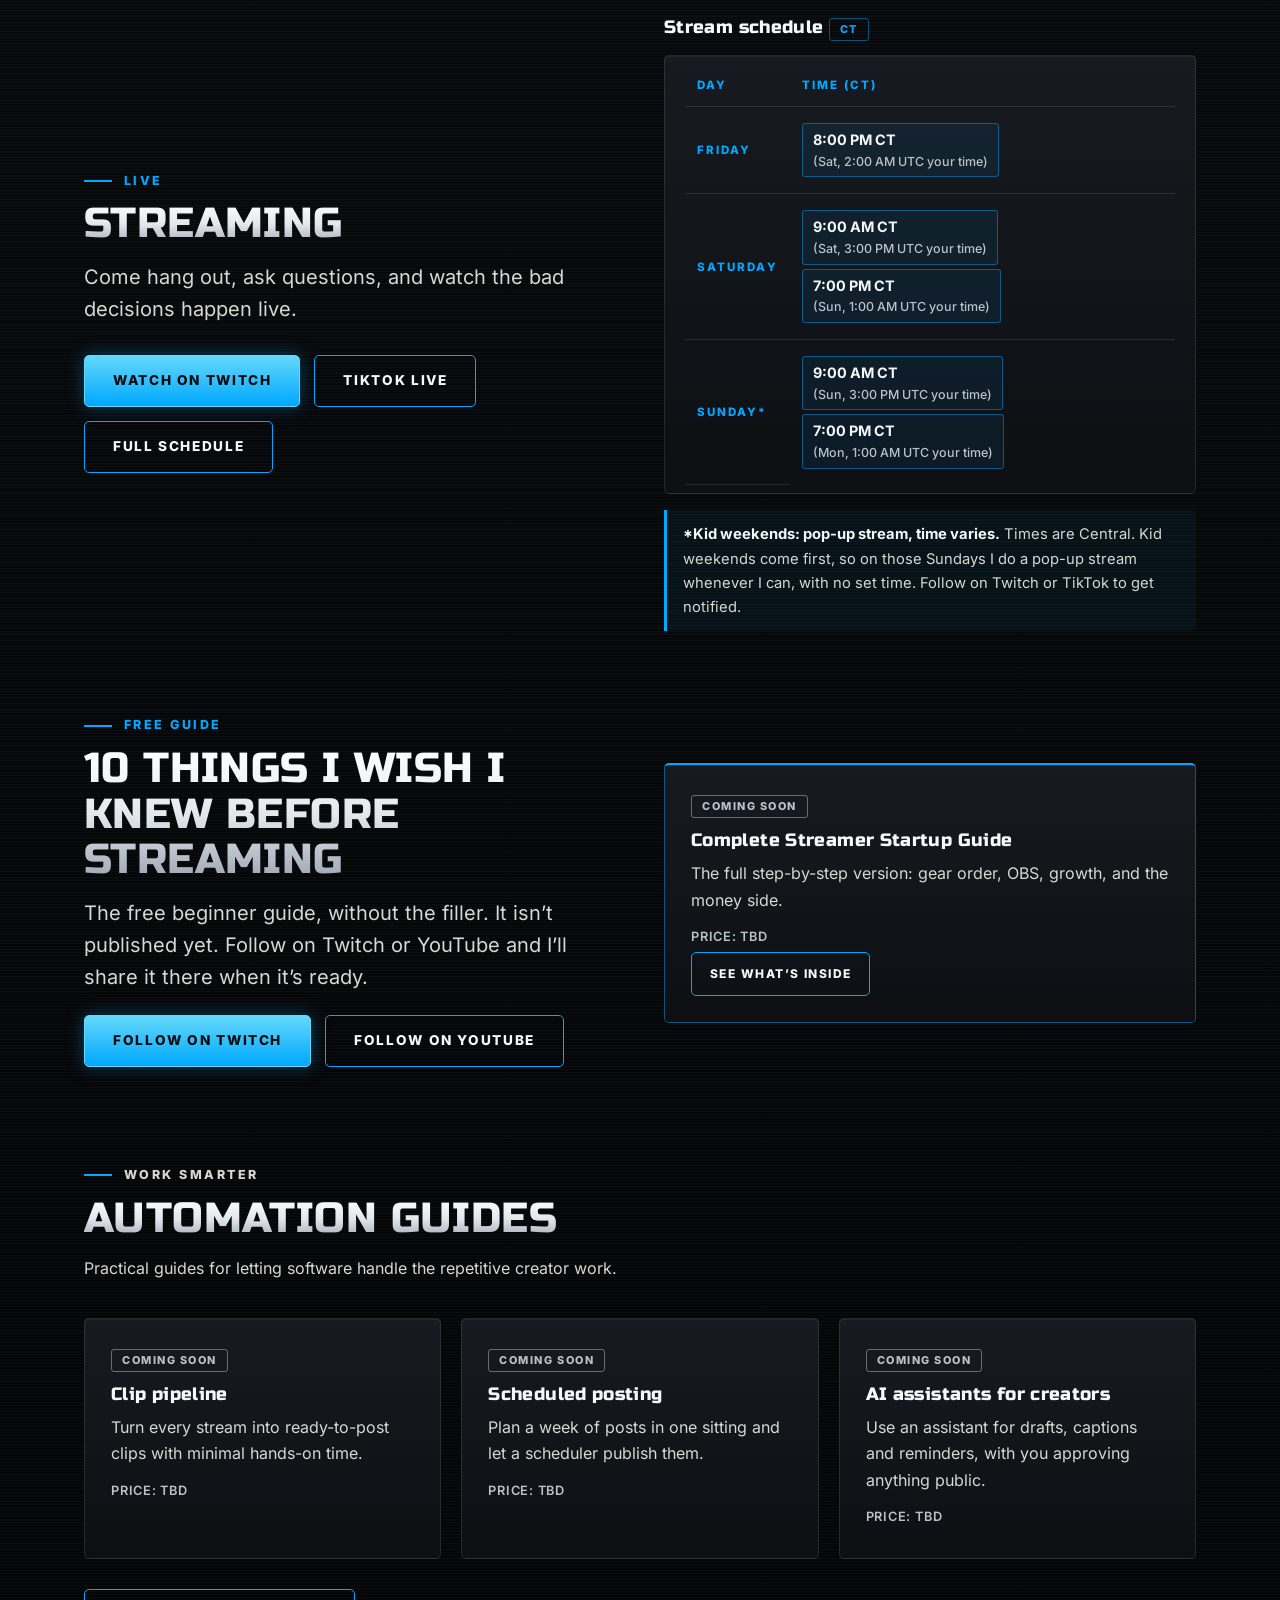
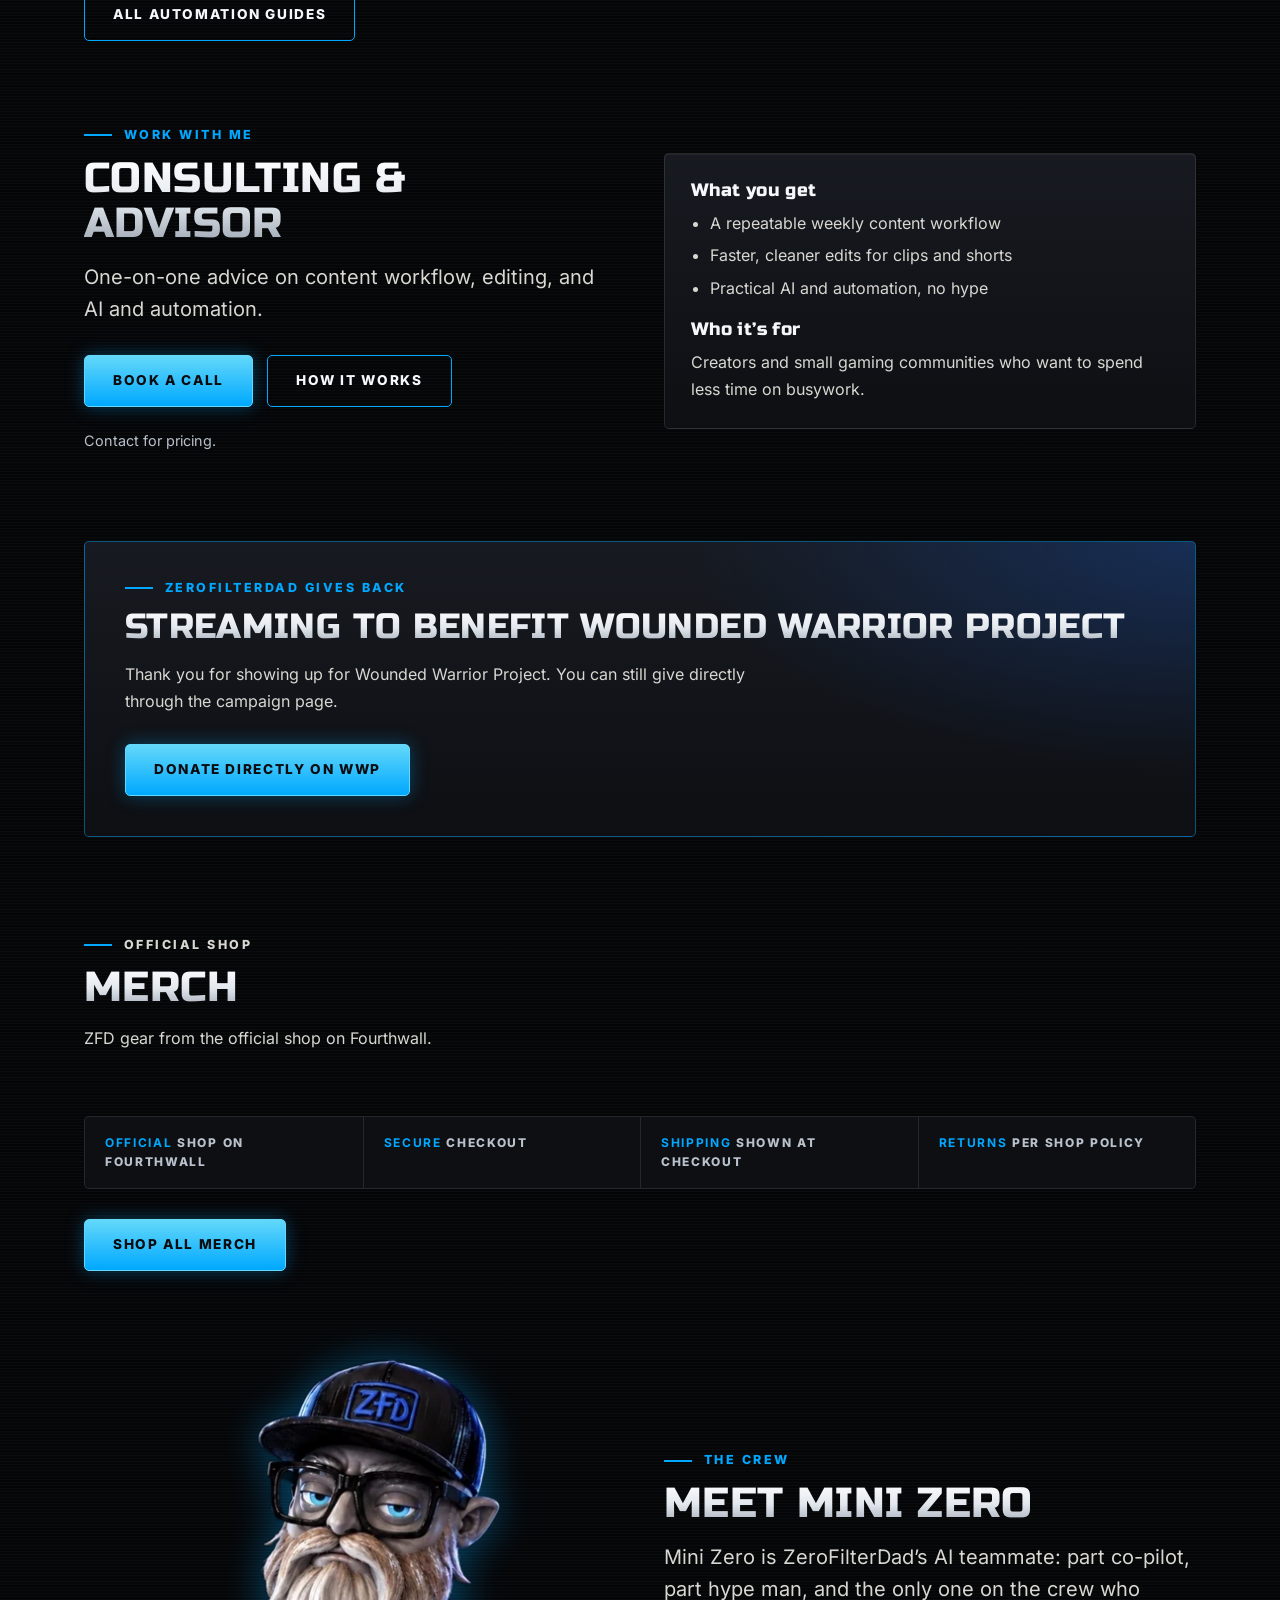
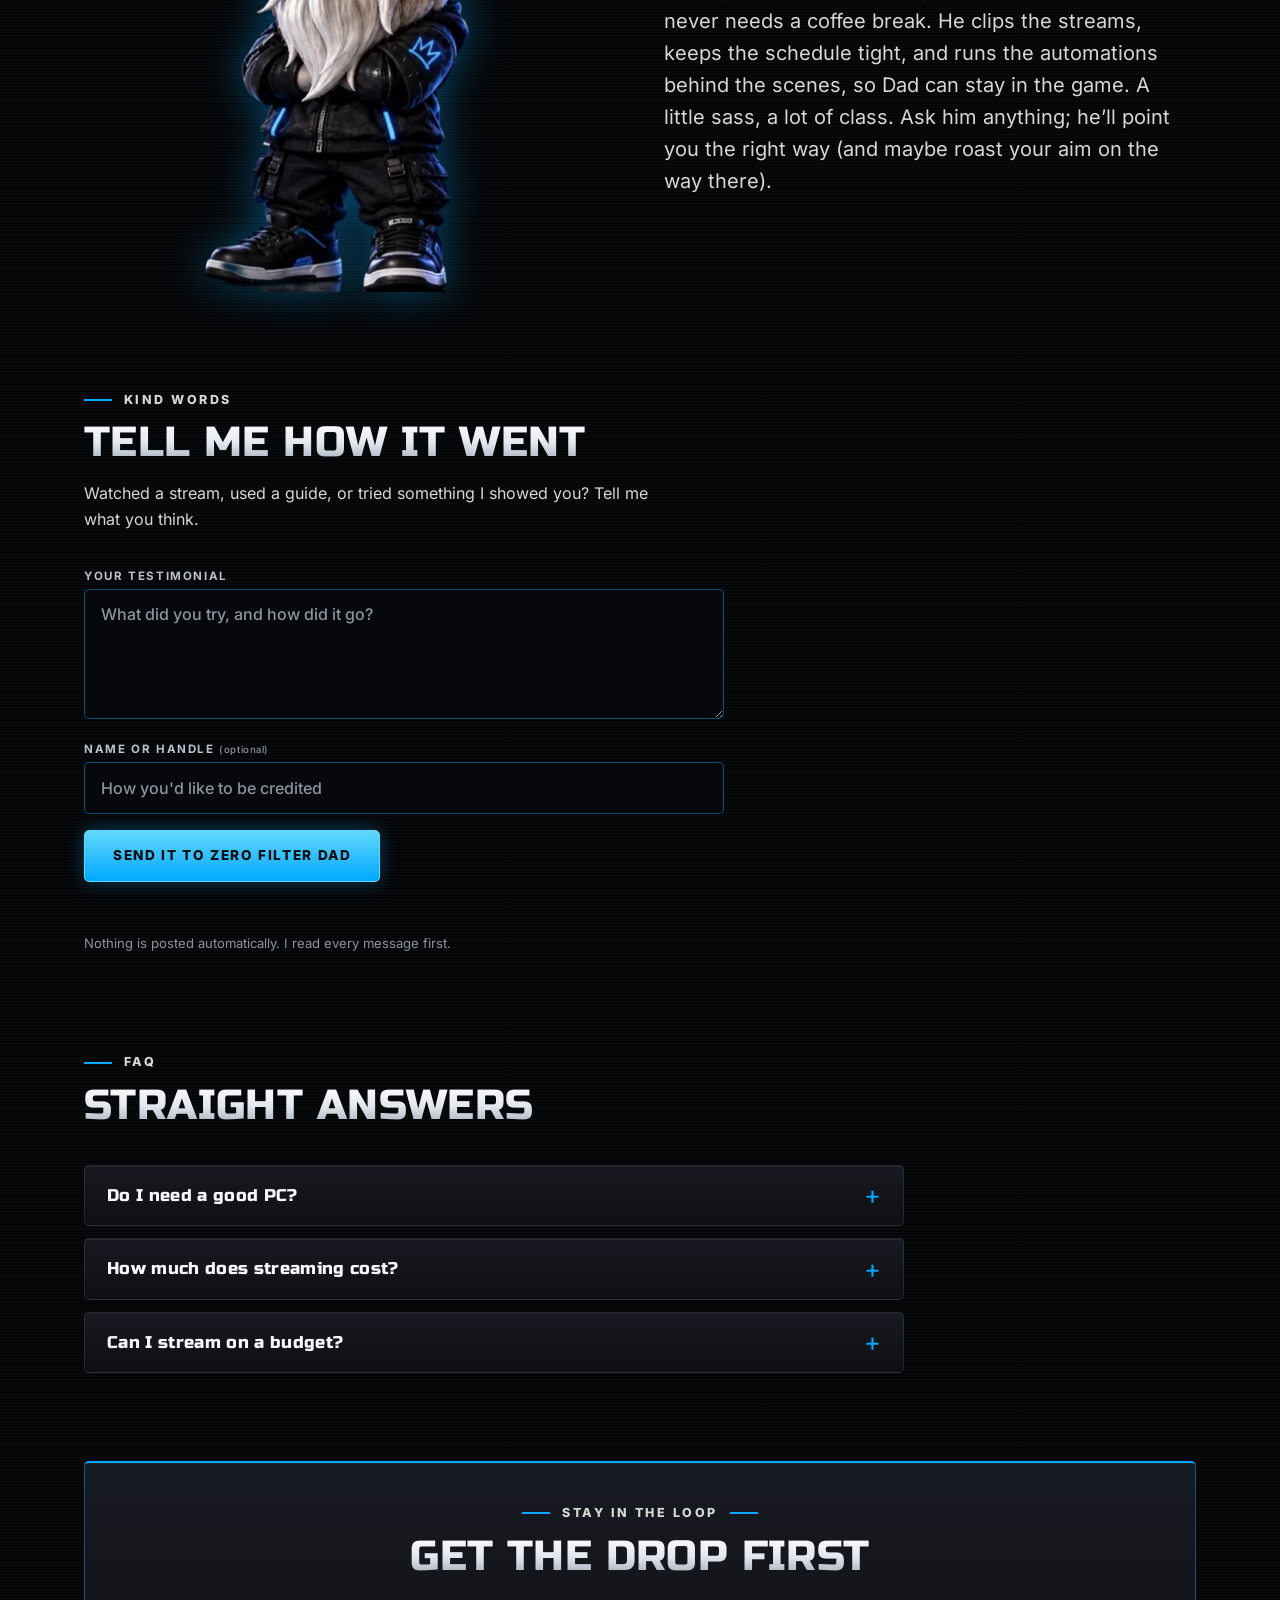
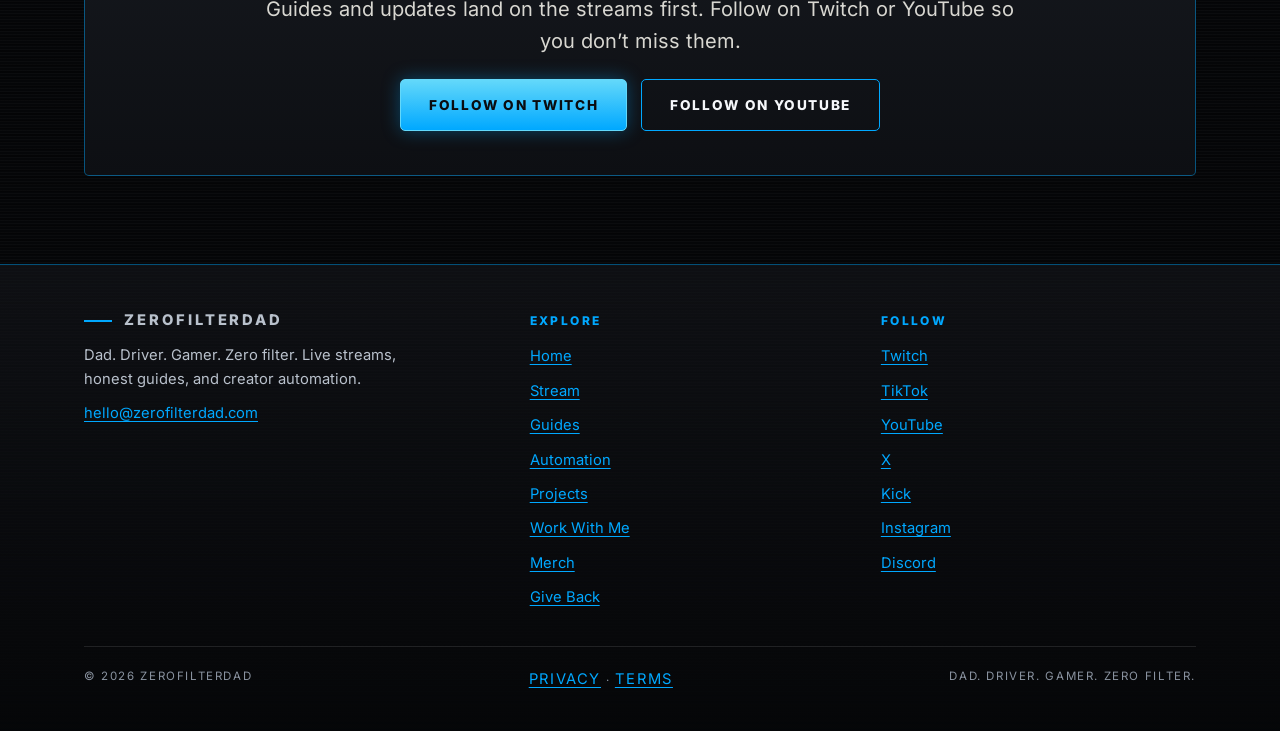
==== commit 9bb0f1dd: "Rename about photos to neutral filenames and defer the Mini Zero loop. Move the about, consulting, a" ====
--- a/index.html
+++ b/index.html
@@ -37,7 +37,7 @@
 <script src="assets/js/main.js" defer></script>
 <script src="assets/js/booking.js?v=1" defer></script>
 <script src="assets/js/live-status.js" defer></script>
-<script src="assets/js/greeter.js?v=4" defer></script>
+<script src="assets/js/greeter.js?v=5" defer></script>
 <script src="assets/js/home-extras.js?v=1" defer></script>
 <script src="assets/js/merch-grid.js?v=1" defer></script>
 <script src="assets/js/donate.js?v=2" defer></script>
@@ -139,7 +139,7 @@
     <p class="mz-tap" aria-hidden="true"><span class="mz-tap-word">TAP ME</span><span class="mz-tap-arrow"></span></p>
     <span class="mz-hint" id="mz-hint" hidden>Ask me</span>
     <button class="mz-char" id="mz-char" type="button" aria-expanded="true" aria-controls="mz-bubble" aria-label="Ask Mini Zero">
-      <img src="assets/img/mini-zero.webp" width="505" height="898" alt="Mini Zero, the ZeroFilterDad mascot: a bearded gnome in a black ZFD cap and glasses, arms crossed" decoding="async" fetchpriority="high">
+      <img src="assets/img/mini-zero.webp" width="505" height="898" alt="Mini Zero, the ZeroFilterDad mascot: a bearded gnome in a black ZFD cap and glasses, arms crossed" decoding="async">
       <video class="mz-vid" id="mz-vid" width="294" height="540" poster="assets/img/mini-zero.webp" autoplay muted loop playsinline preload="none" disablepictureinpicture tabindex="-1" aria-hidden="true" hidden></video>
     </button>
   </div>
@@ -182,7 +182,7 @@
 <section id="about" aria-labelledby="about-h">
   <div class="wrap">
     <div class="card accent about-card">
-      <picture><source srcset="assets/img/brook-headshot.webp" type="image/webp"><img class="about-avatar" src="assets/img/brook-headshot.png" width="604" height="819" loading="lazy" decoding="async" alt="Zero Filter Dad"></picture>
+      <picture><source srcset="assets/img/zerofilterdad-headshot.webp" type="image/webp"><img class="about-avatar" src="assets/img/zerofilterdad-headshot.png" width="604" height="819" loading="lazy" decoding="async" alt="Zero Filter Dad"></picture>
       <div>
         <h2 id="about-h" class="chrome">About me</h2>
         <p class="lead">I'm a 46-year-old dad with a lifetime of real-world experience. Streaming since late 2025, and in that time I've built my own OBS apps, automated my editing and clip workflow, and turned the whole thing into something that actually runs. I'm not an expert with all the answers. I'm the guy next to you who's a few steps ahead and happy to share what he's learned.</p>
@@ -419,7 +419,7 @@
 <section id="meet-mini-zero" aria-labelledby="mz-about-h">
   <div class="wrap split even">
     <div class="mz-about">
-      <img src="assets/img/mini-zero-sm.webp" width="303" height="539" loading="lazy" decoding="async" alt="Mini Zero, the ZeroFilterDad mascot, arms crossed">
+      <img src="assets/img/mini-zero-sm.webp" width="303" height="538" loading="lazy" decoding="async" alt="Mini Zero, the ZeroFilterDad mascot, arms crossed">
     </div>
     <div>
       <p class="eyebrow">The crew</p>
